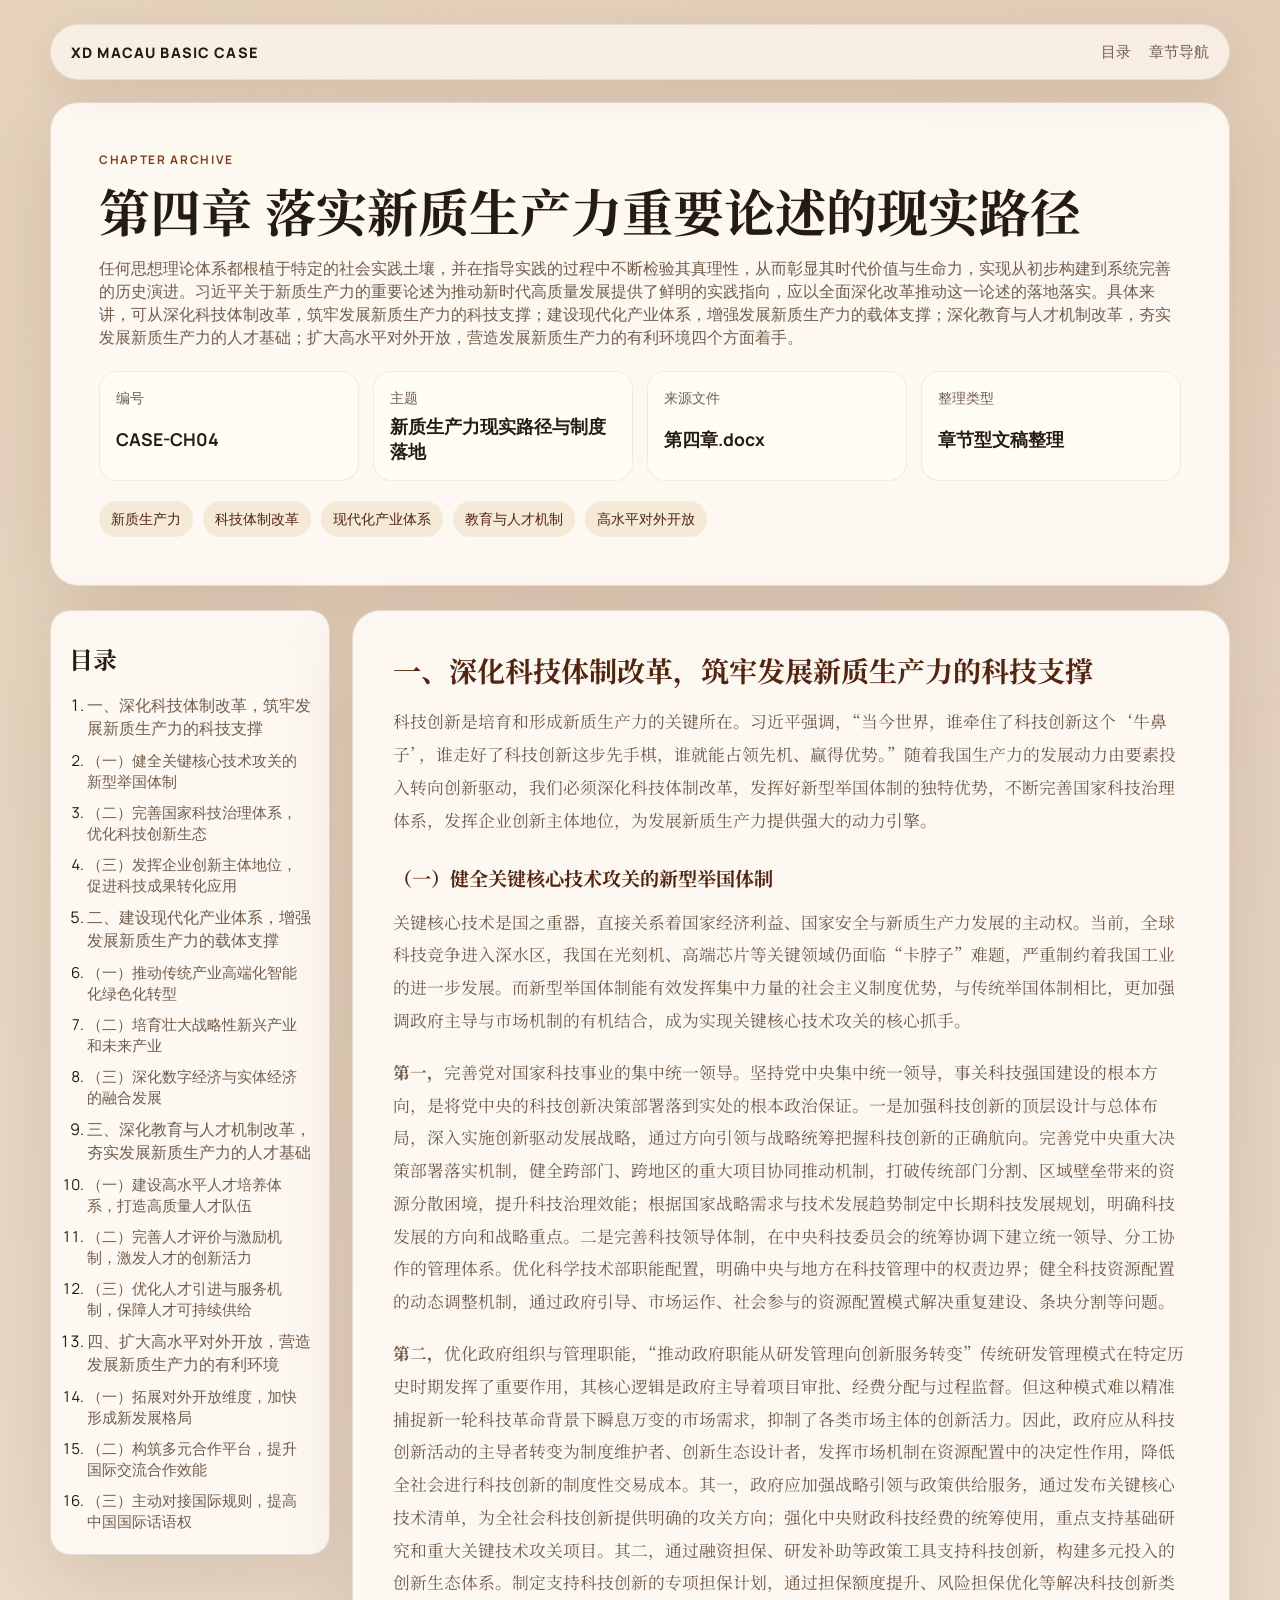
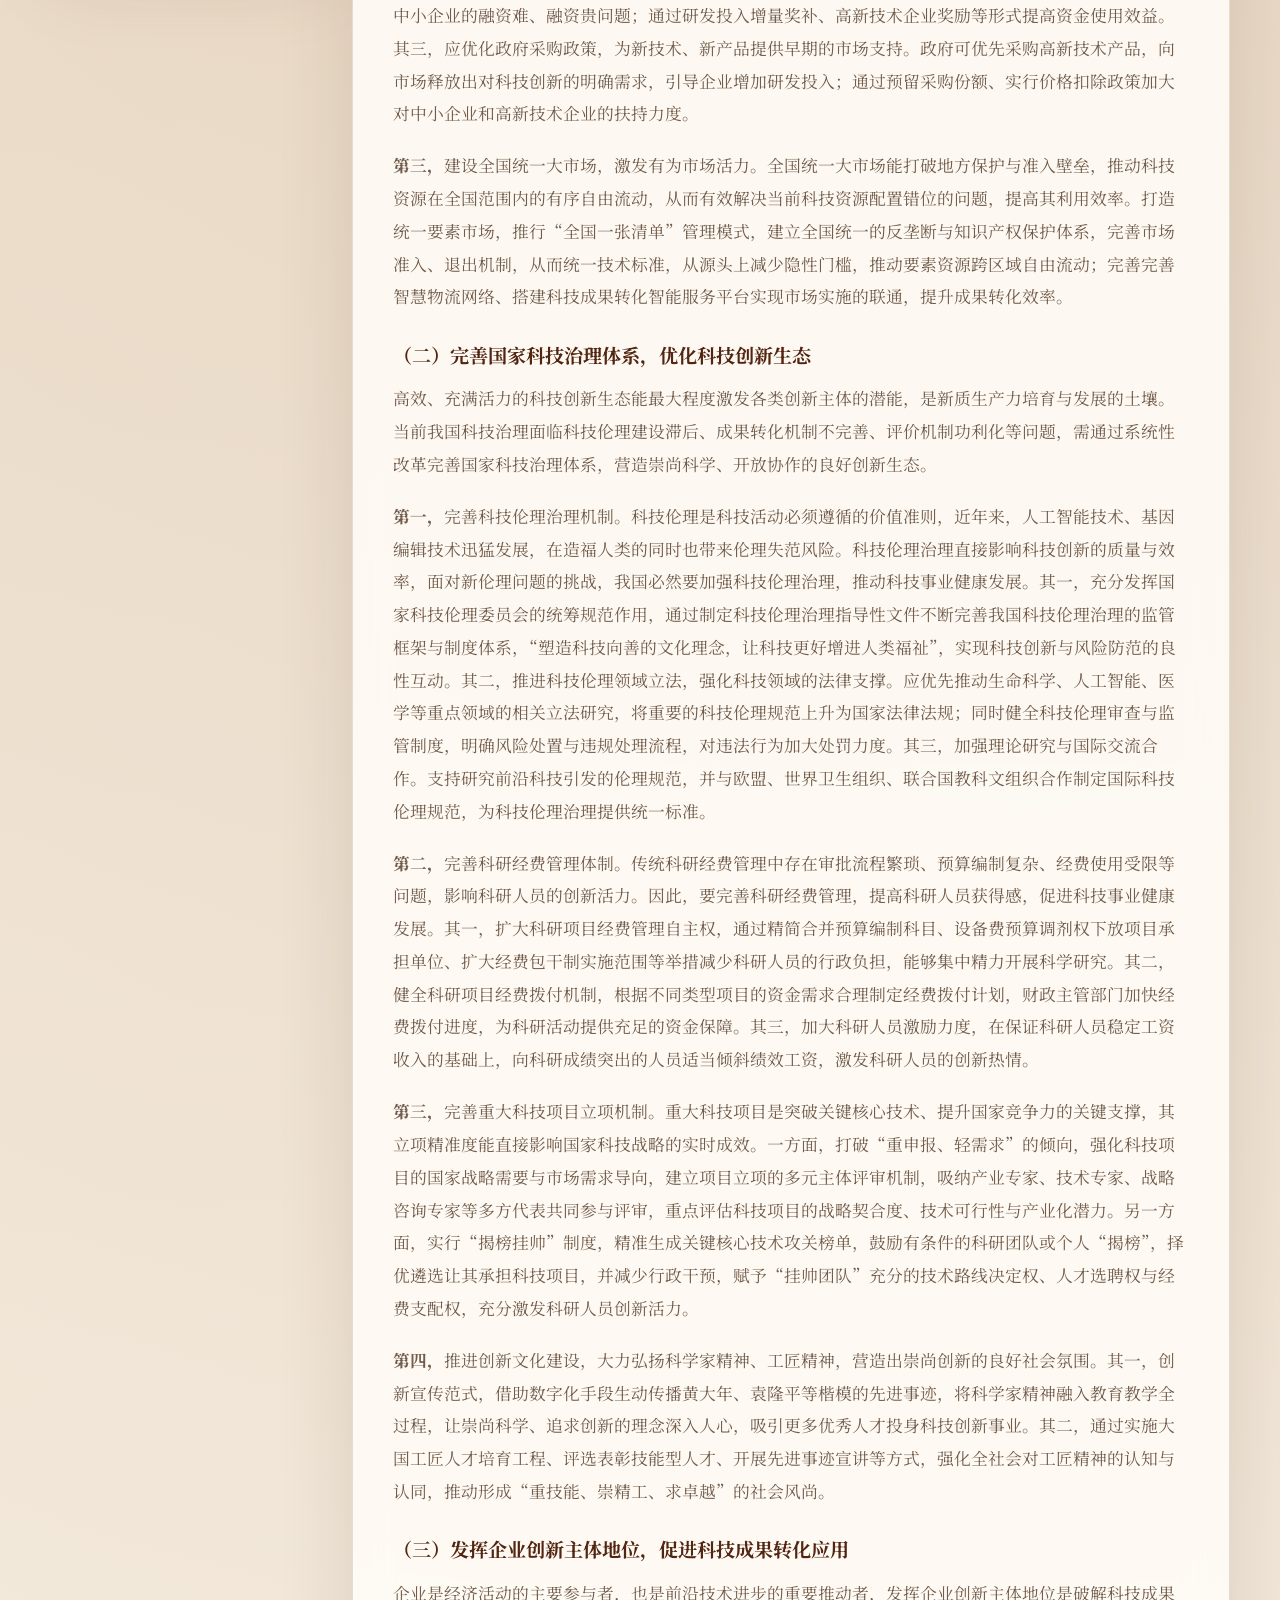
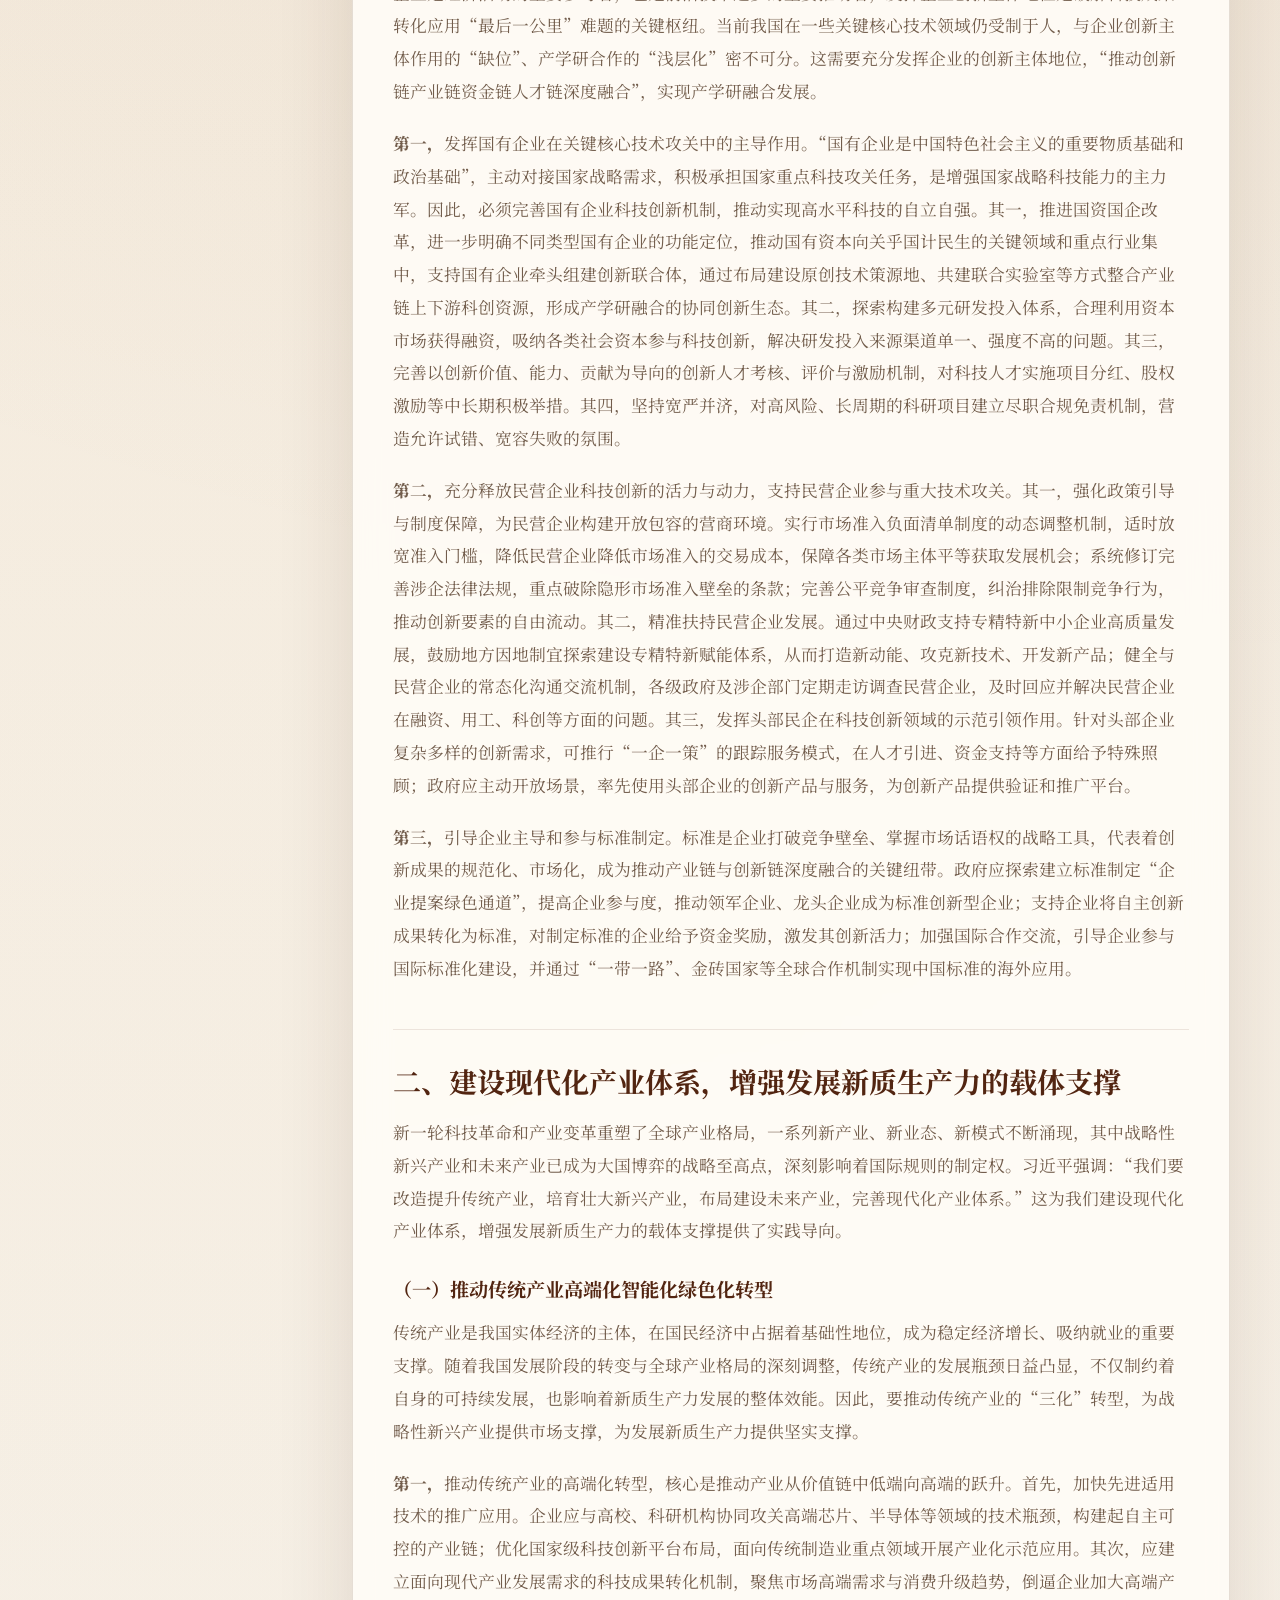
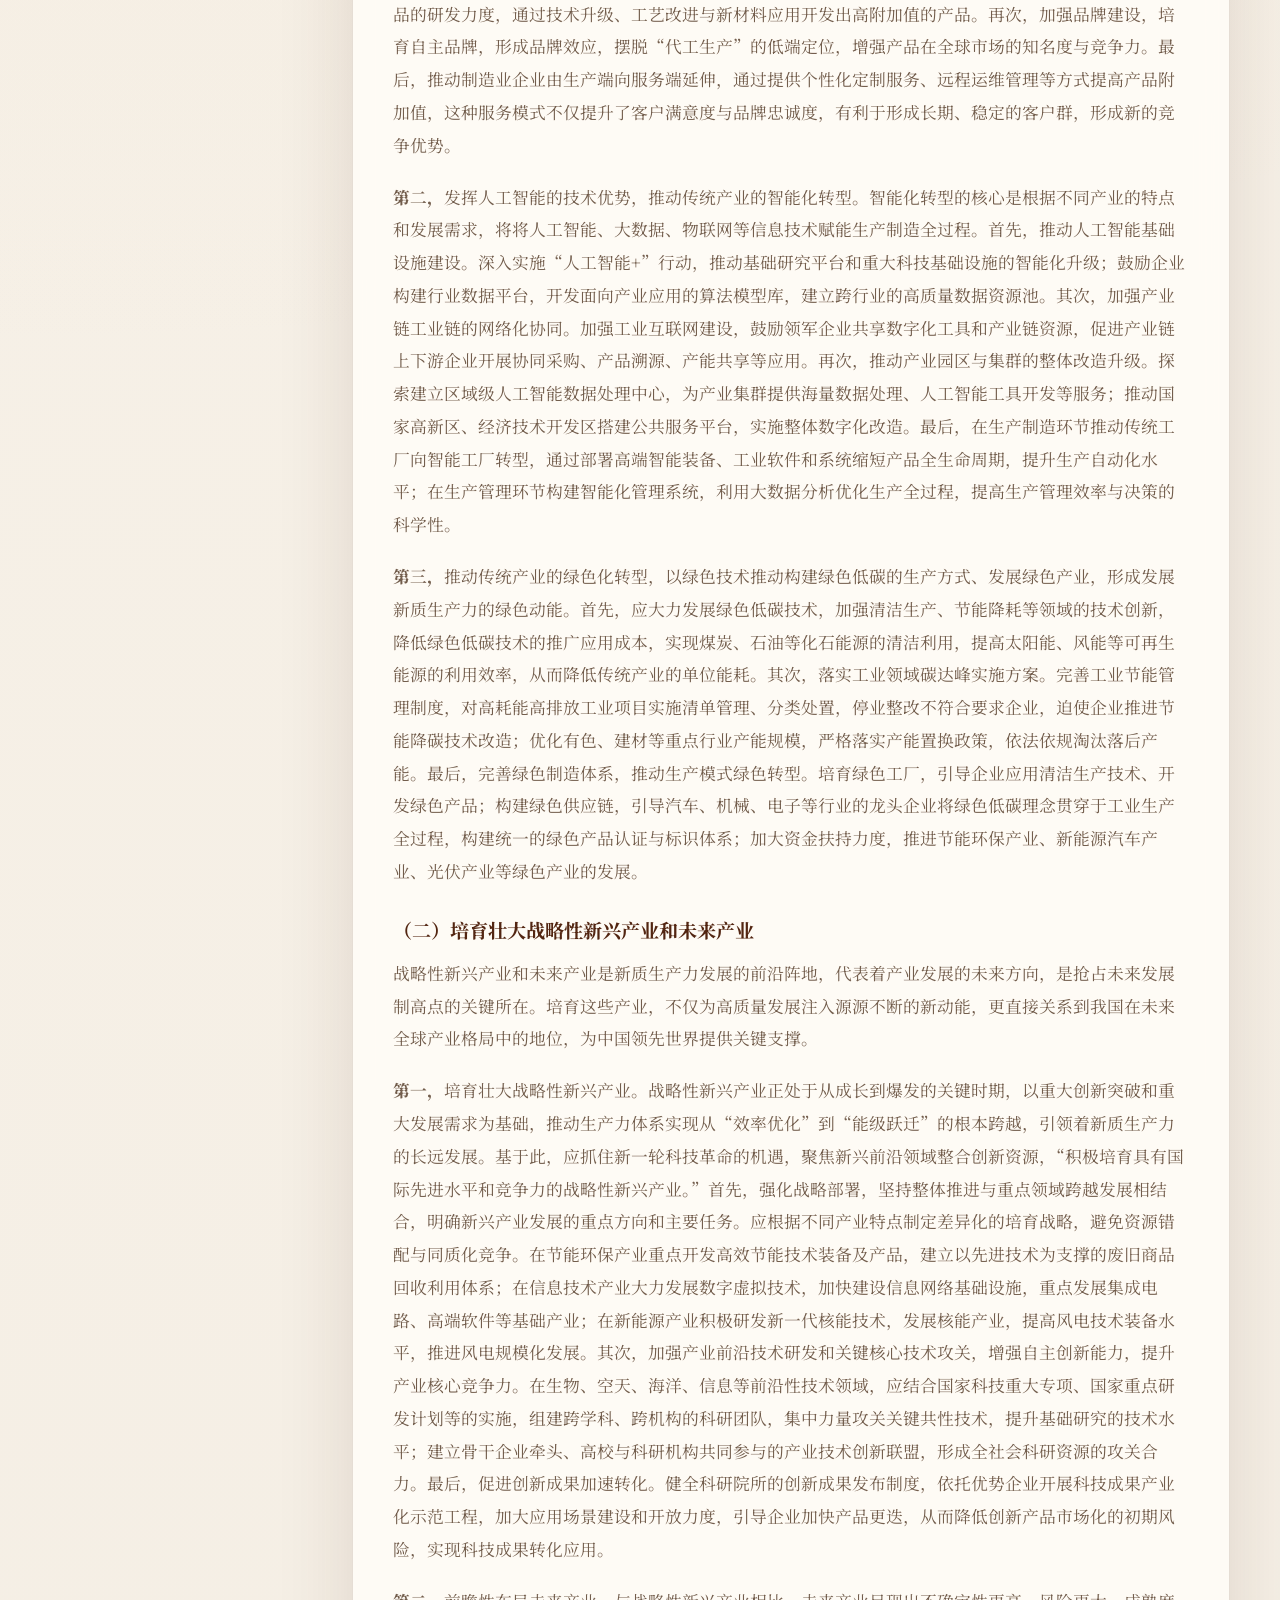
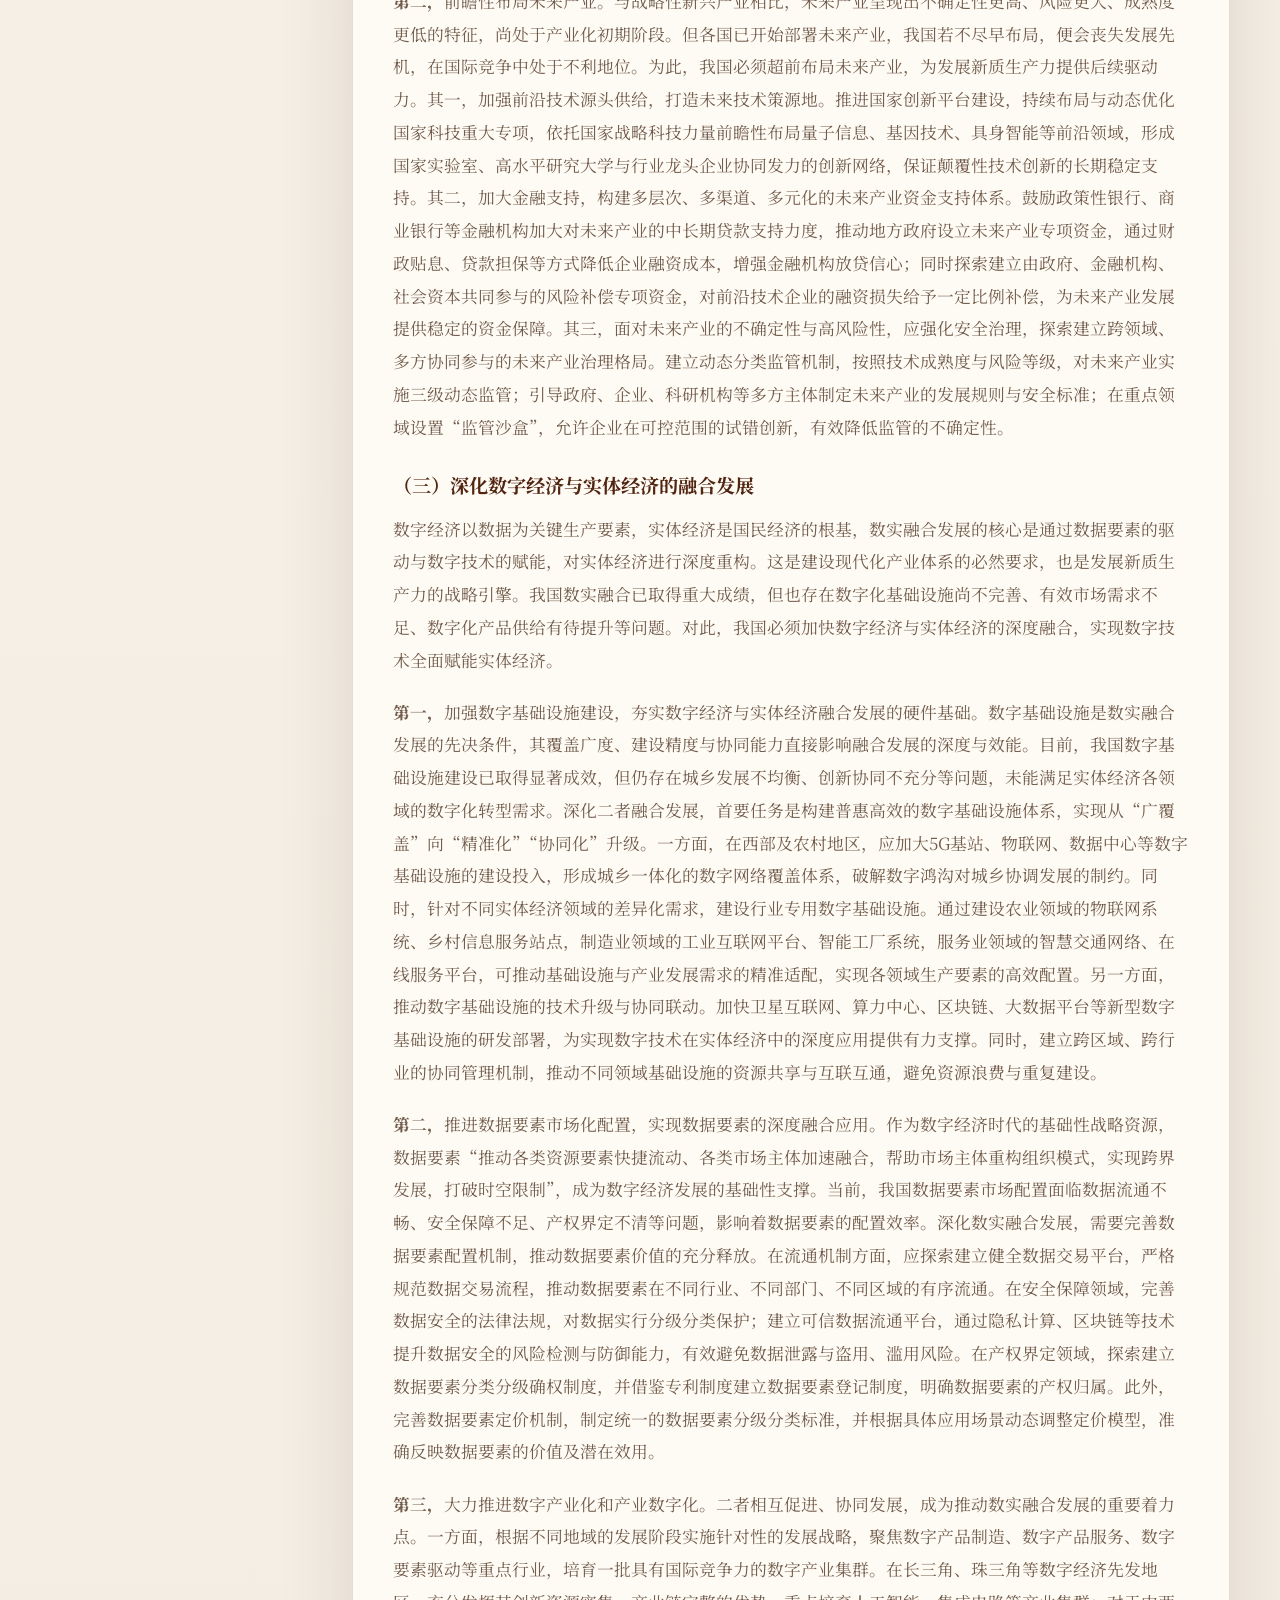
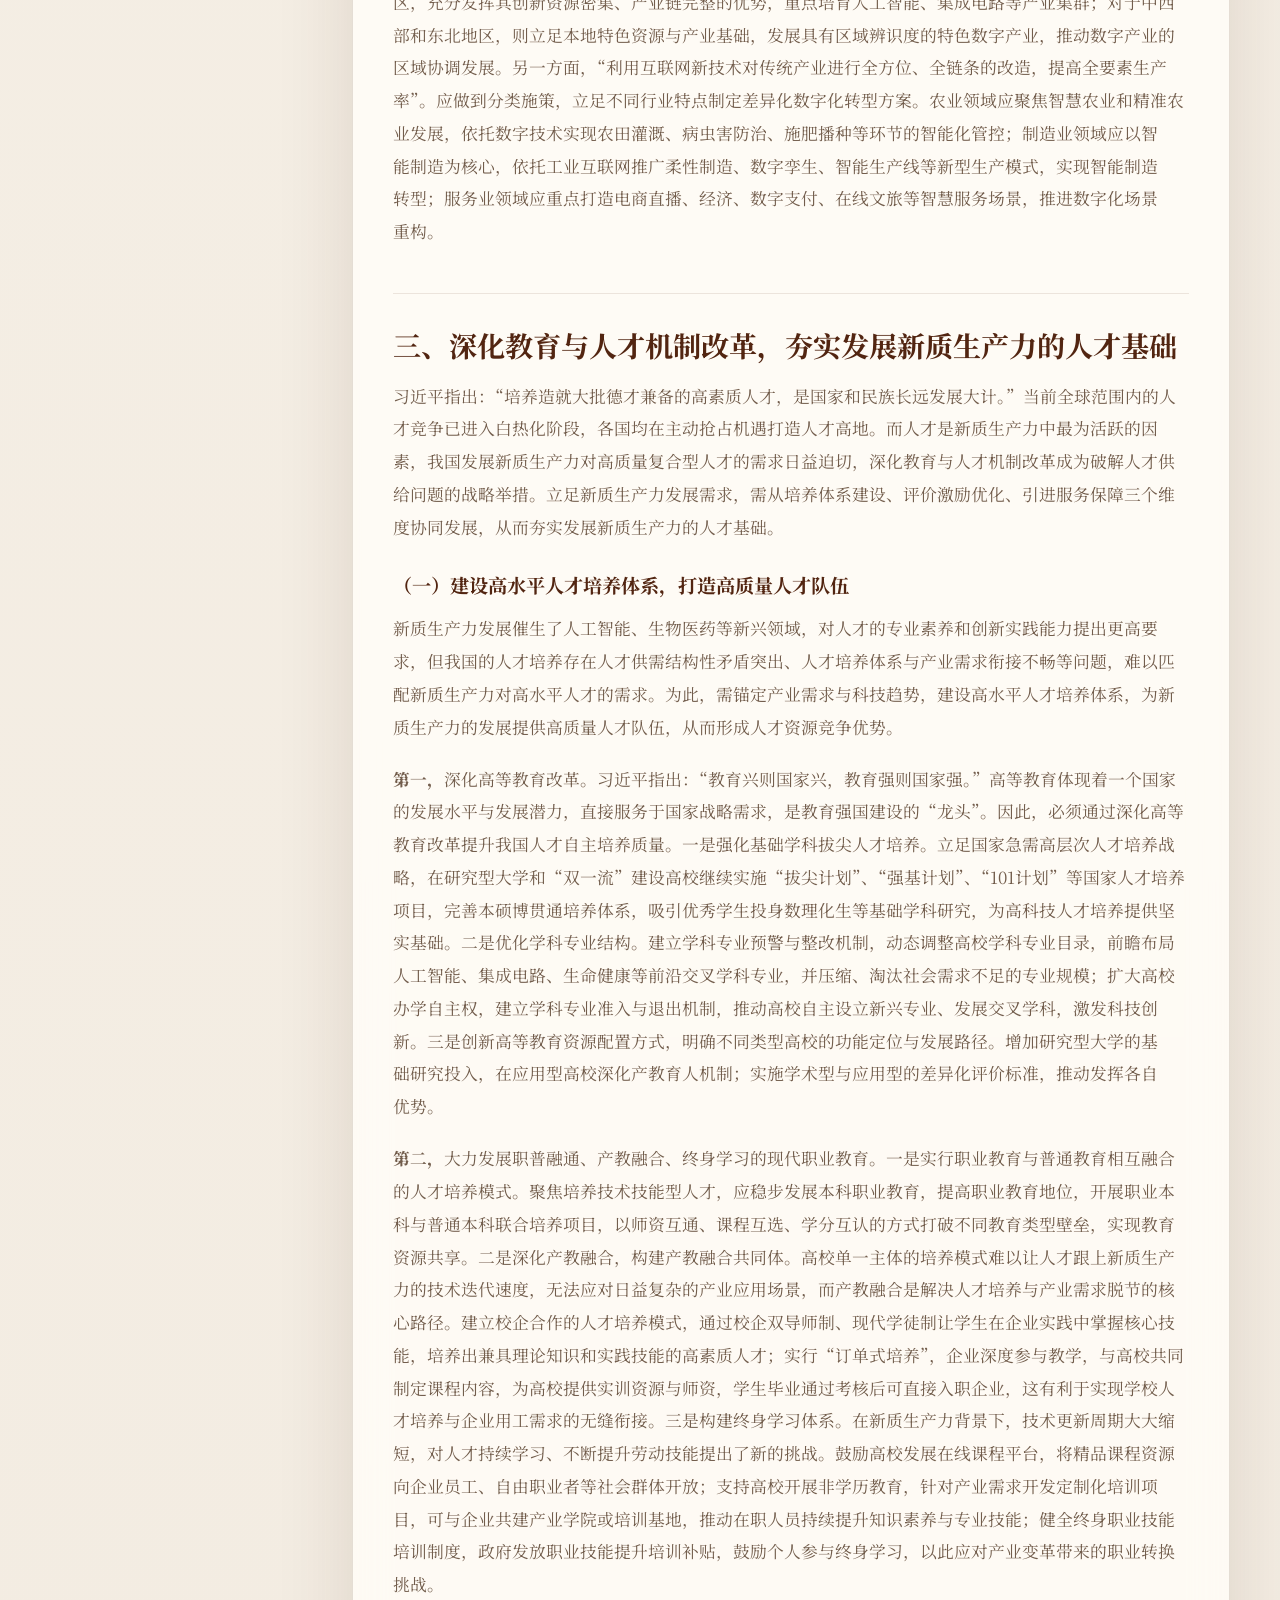
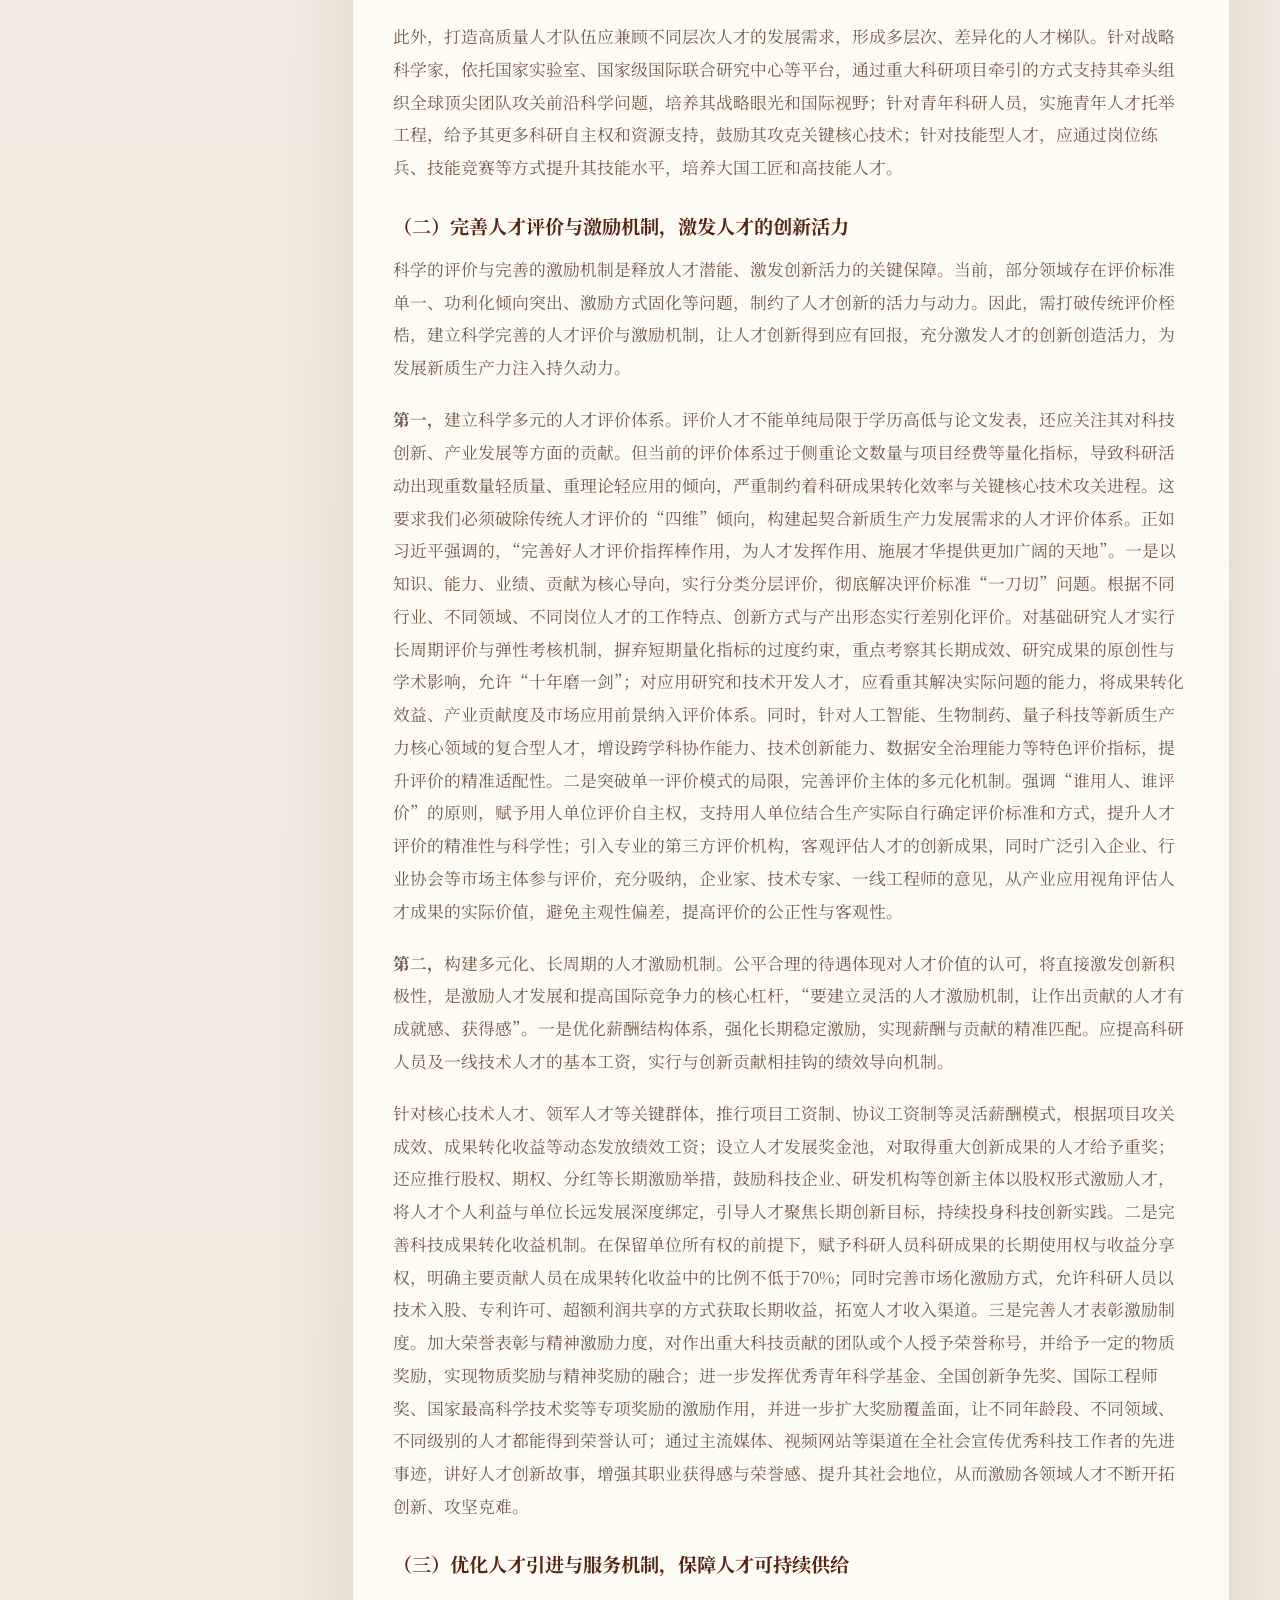
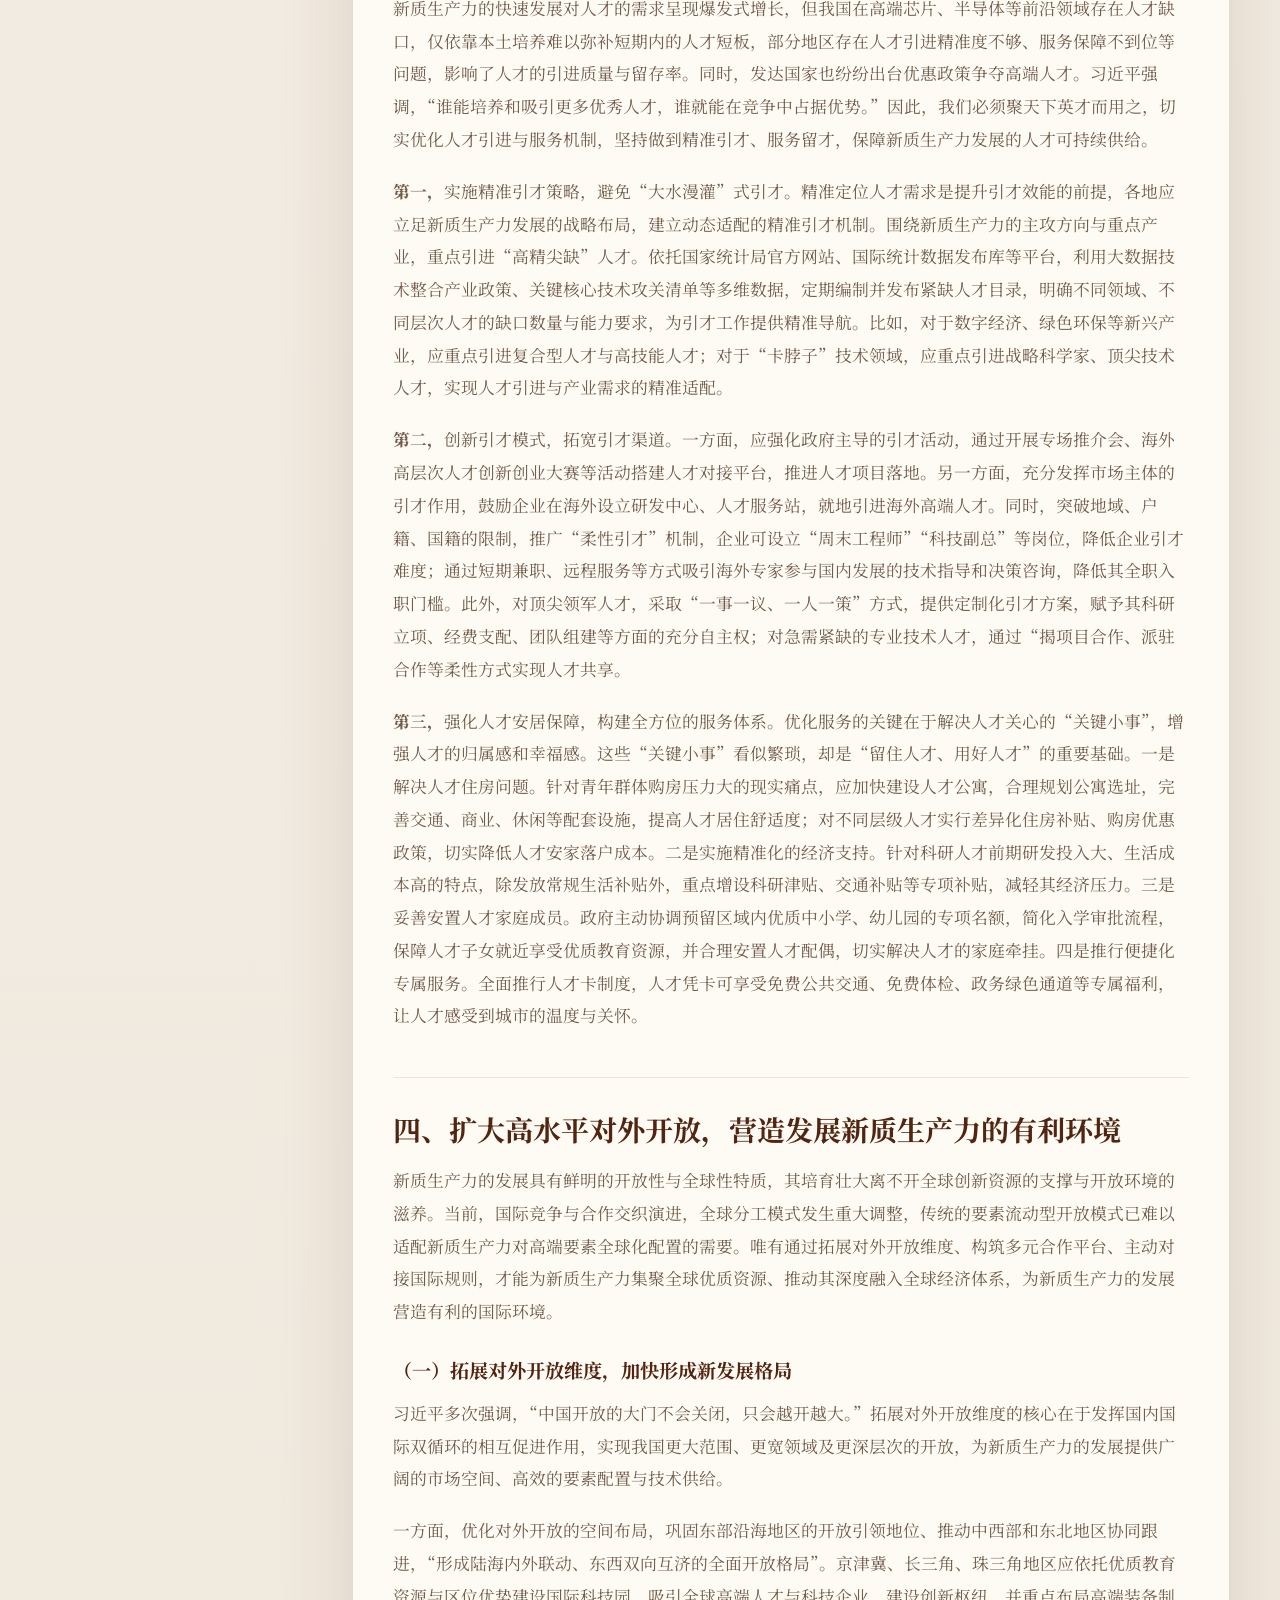
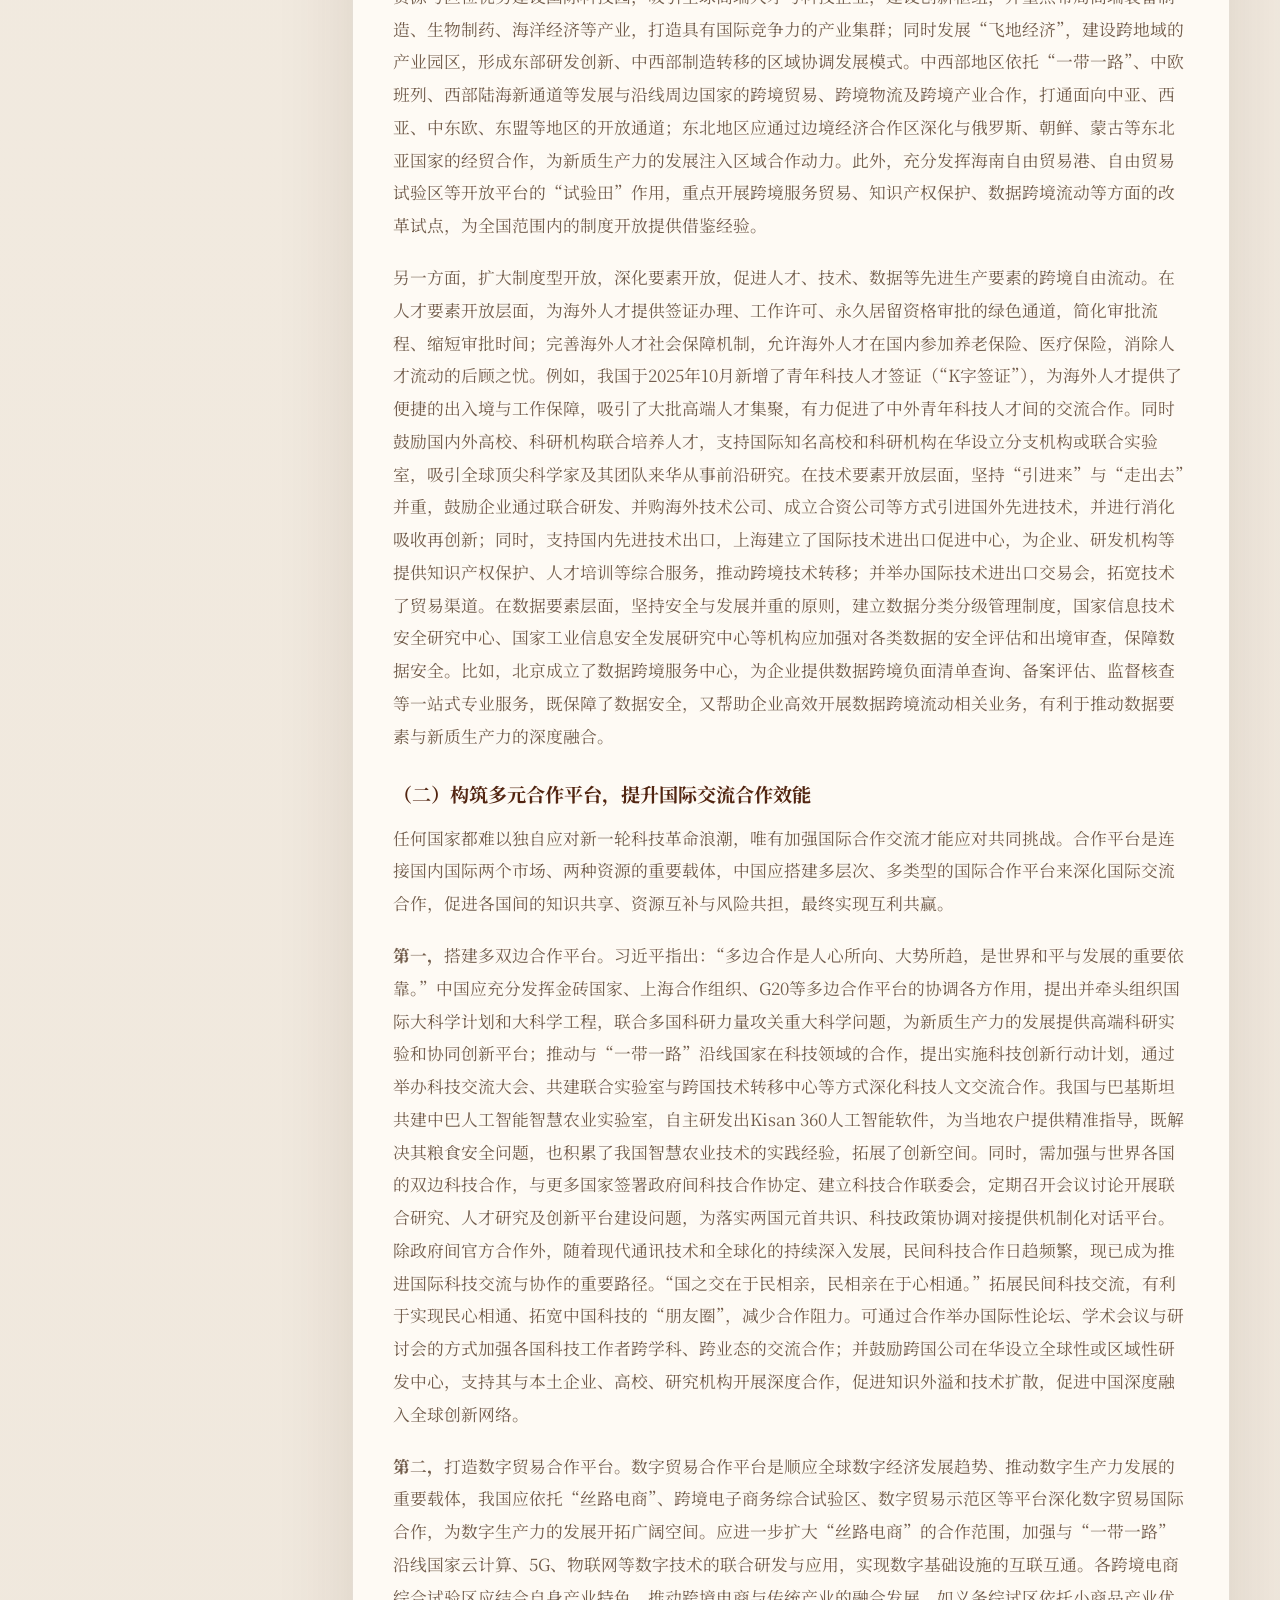
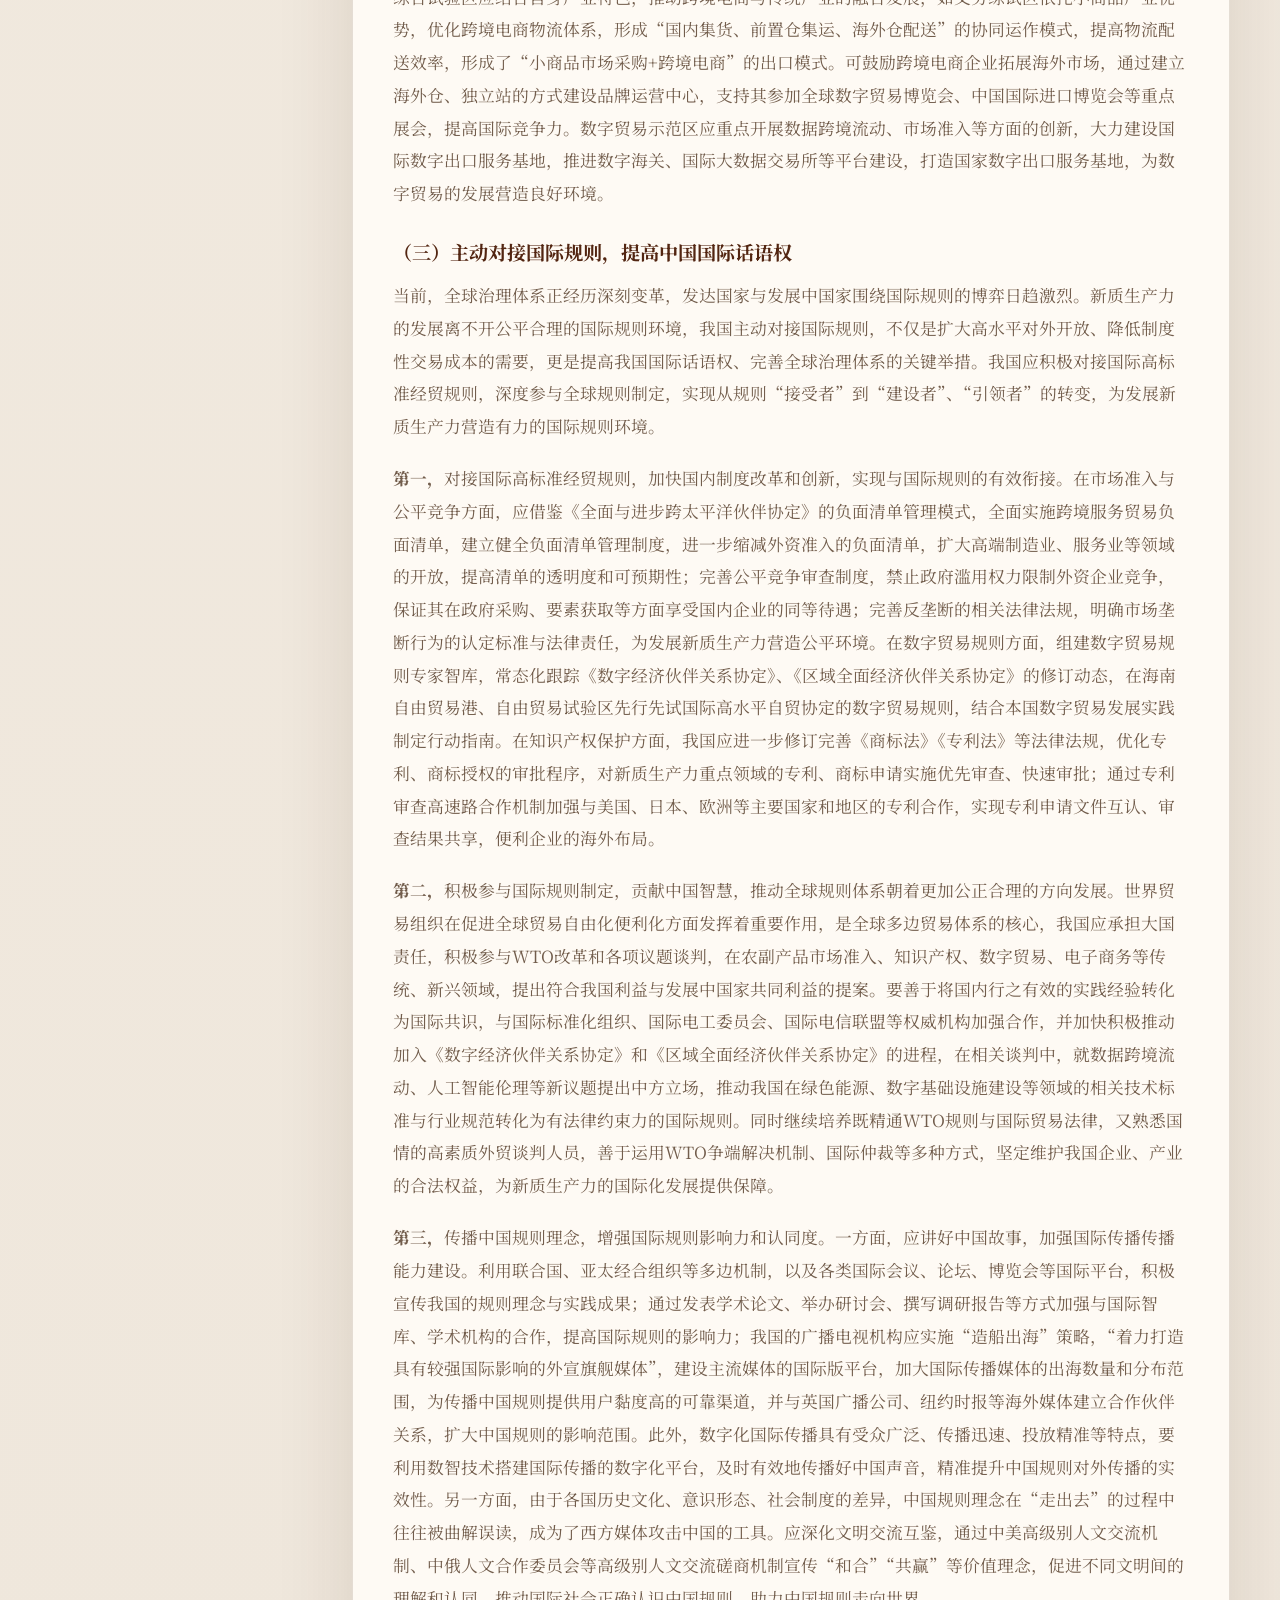
==== chapter-04.html @ d660152d "Initial GitHub Pages site" ====
<!DOCTYPE html>
<html lang="zh-CN">
<head>
  <meta charset="utf-8">
  <meta name="viewport" content="width=device-width, initial-scale=1">
  <title>第四章 落实新质生产力重要论述的现实路径 | XD Macau Basic Case</title>
  <meta name="description" content="任何思想理论体系都根植于特定的社会实践土壤，并在指导实践的过程中不断检验其真理性，从而彰显其时代价值与生命力，实现从初步构建到系统完善的历史演进。习近平关于新质生产力的重要论述为推动新时代高质量发展提供了鲜明的实践指向，应以全面深化改革推动这一论述的落地落实。具体来讲，可从深化科">
  <link rel="preconnect" href="https://fonts.googleapis.com">
  <link rel="preconnect" href="https://fonts.gstatic.com" crossorigin>
  <link href="https://fonts.googleapis.com/css2?family=Noto+Serif+SC:wght@400;500;700&family=Manrope:wght@400;500;600;700&display=swap" rel="stylesheet">
  <link rel="stylesheet" href="assets/styles.css">
</head>
<body class="article-page">
  <div class="site-shell">
    <header class="site-header">
      <a class="brand" href="index.html">XD Macau Basic Case</a>
      <nav class="top-nav">
        <a href="index.html">目录</a>
        <a href="#article-toc">章节导航</a>
      </nav>
    </header>

    <main>
      <section class="article-hero">
        <div class="eyebrow">Chapter Archive</div>
        <h1>第四章 落实新质生产力重要论述的现实路径</h1>
        <p class="lead">任何思想理论体系都根植于特定的社会实践土壤，并在指导实践的过程中不断检验其真理性，从而彰显其时代价值与生命力，实现从初步构建到系统完善的历史演进。习近平关于新质生产力的重要论述为推动新时代高质量发展提供了鲜明的实践指向，应以全面深化改革推动这一论述的落地落实。具体来讲，可从深化科技体制改革，筑牢发展新质生产力的科技支撑；建设现代化产业体系，增强发展新质生产力的载体支撑；深化教育与人才机制改革，夯实发展新质生产力的人才基础；扩大高水平对外开放，营造发展新质生产力的有利环境四个方面着手。</p>
        <div class="meta-grid">
          <div><span>编号</span><strong>CASE-CH04</strong></div>
          <div><span>主题</span><strong>新质生产力现实路径与制度落地</strong></div>
          <div><span>来源文件</span><strong>第四章.docx</strong></div>
          <div><span>整理类型</span><strong>章节型文稿整理</strong></div>
        </div>
        <ul class="keyword-list"><li>新质生产力</li><li>科技体制改革</li><li>现代化产业体系</li><li>教育与人才机制</li><li>高水平对外开放</li></ul>
      </section>

      <section class="article-layout">
        <aside class="article-toc-card" id="article-toc">
          <div class="sticky-box">
            <h2>目录</h2>
            <ol class="toc-list">
              <li><a href="#s-1-一-深化科技体制改革-筑牢发展新质生产力的科技支撑">一、深化科技体制改革，筑牢发展新质生产力的科技支撑</a></li><li class="toc-sub"><a href="#s-1-一-深化科技体制改革-筑牢发展新质生产力的科技支撑-sub-1">（一）健全关键核心技术攻关的新型举国体制</a></li><li class="toc-sub"><a href="#s-1-一-深化科技体制改革-筑牢发展新质生产力的科技支撑-sub-2">（二）完善国家科技治理体系，优化科技创新生态</a></li><li class="toc-sub"><a href="#s-1-一-深化科技体制改革-筑牢发展新质生产力的科技支撑-sub-3">（三）发挥企业创新主体地位，促进科技成果转化应用</a></li><li><a href="#s-2-二-建设现代化产业体系-增强发展新质生产力的载体支撑">二、建设现代化产业体系，增强发展新质生产力的载体支撑</a></li><li class="toc-sub"><a href="#s-2-二-建设现代化产业体系-增强发展新质生产力的载体支撑-sub-1">（一）推动传统产业高端化智能化绿色化转型</a></li><li class="toc-sub"><a href="#s-2-二-建设现代化产业体系-增强发展新质生产力的载体支撑-sub-2">（二）培育壮大战略性新兴产业和未来产业</a></li><li class="toc-sub"><a href="#s-2-二-建设现代化产业体系-增强发展新质生产力的载体支撑-sub-3">（三）深化数字经济与实体经济的融合发展</a></li><li><a href="#s-3-三-深化教育与人才机制改革-夯实发展新质生产力的人才基础">三、深化教育与人才机制改革，夯实发展新质生产力的人才基础</a></li><li class="toc-sub"><a href="#s-3-三-深化教育与人才机制改革-夯实发展新质生产力的人才基础-sub-1">（一）建设高水平人才培养体系，打造高质量人才队伍</a></li><li class="toc-sub"><a href="#s-3-三-深化教育与人才机制改革-夯实发展新质生产力的人才基础-sub-2">（二）完善人才评价与激励机制，激发人才的创新活力</a></li><li class="toc-sub"><a href="#s-3-三-深化教育与人才机制改革-夯实发展新质生产力的人才基础-sub-3">（三）优化人才引进与服务机制，保障人才可持续供给</a></li><li><a href="#s-4-四-扩大高水平对外开放-营造发展新质生产力的有利环境">四、扩大高水平对外开放，营造发展新质生产力的有利环境</a></li><li class="toc-sub"><a href="#s-4-四-扩大高水平对外开放-营造发展新质生产力的有利环境-sub-1">（一）拓展对外开放维度，加快形成新发展格局</a></li><li class="toc-sub"><a href="#s-4-四-扩大高水平对外开放-营造发展新质生产力的有利环境-sub-2">（二）构筑多元合作平台，提升国际交流合作效能</a></li><li class="toc-sub"><a href="#s-4-四-扩大高水平对外开放-营造发展新质生产力的有利环境-sub-3">（三）主动对接国际规则，提高中国国际话语权</a></li>
            </ol>
          </div>
        </aside>

        <article class="article-card prose">
          <section class="article-section" id="s-1-一-深化科技体制改革-筑牢发展新质生产力的科技支撑"><h2>一、深化科技体制改革，筑牢发展新质生产力的科技支撑</h2><p>科技创新是培育和形成新质生产力的关键所在。习近平强调，“当今世界，谁牵住了科技创新这个‘牛鼻子’，谁走好了科技创新这步先手棋，谁就能占领先机、赢得优势。”随着我国生产力的发展动力由要素投入转向创新驱动，我们必须深化科技体制改革，发挥好新型举国体制的独特优势，不断完善国家科技治理体系，发挥企业创新主体地位，为发展新质生产力提供强大的动力引擎。</p><section class="article-subsection" id="s-1-一-深化科技体制改革-筑牢发展新质生产力的科技支撑-sub-1"><h3>（一）健全关键核心技术攻关的新型举国体制</h3><p>关键核心技术是国之重器，直接关系着国家经济利益、国家安全与新质生产力发展的主动权。当前，全球科技竞争进入深水区，我国在光刻机、高端芯片等关键领域仍面临“卡脖子”难题，严重制约着我国工业的进一步发展。而新型举国体制能有效发挥集中力量的社会主义制度优势，与传统举国体制相比，更加强调政府主导与市场机制的有机结合，成为实现关键核心技术攻关的核心抓手。</p><p><strong>第一，</strong>完善党对国家科技事业的集中统一领导。坚持党中央集中统一领导，事关科技强国建设的根本方向，是将党中央的科技创新决策部署落到实处的根本政治保证。一是加强科技创新的顶层设计与总体布局，深入实施创新驱动发展战略，通过方向引领与战略统筹把握科技创新的正确航向。完善党中央重大决策部署落实机制，健全跨部门、跨地区的重大项目协同推动机制，打破传统部门分割、区域壁垒带来的资源分散困境，提升科技治理效能；根据国家战略需求与技术发展趋势制定中长期科技发展规划，明确科技发展的方向和战略重点。二是完善科技领导体制，在中央科技委员会的统筹协调下建立统一领导、分工协作的管理体系。优化科学技术部职能配置，明确中央与地方在科技管理中的权责边界；健全科技资源配置的动态调整机制，通过政府引导、市场运作、社会参与的资源配置模式解决重复建设、条块分割等问题。</p><p><strong>第二，</strong>优化政府组织与管理职能，“推动政府职能从研发管理向创新服务转变”传统研发管理模式在特定历史时期发挥了重要作用，其核心逻辑是政府主导着项目审批、经费分配与过程监督。但这种模式难以精准捕捉新一轮科技革命背景下瞬息万变的市场需求，抑制了各类市场主体的创新活力。因此，政府应从科技创新活动的主导者转变为制度维护者、创新生态设计者，发挥市场机制在资源配置中的决定性作用，降低全社会进行科技创新的制度性交易成本。其一，政府应加强战略引领与政策供给服务，通过发布关键核心技术清单，为全社会科技创新提供明确的攻关方向；强化中央财政科技经费的统筹使用，重点支持基础研究和重大关键技术攻关项目。其二，通过融资担保、研发补助等政策工具支持科技创新，构建多元投入的创新生态体系。制定支持科技创新的专项担保计划，通过担保额度提升、风险担保优化等解决科技创新类中小企业的融资难、融资贵问题；通过研发投入增量奖补、高新技术企业奖励等形式提高资金使用效益。其三，应优化政府采购政策，为新技术、新产品提供早期的市场支持。政府可优先采购高新技术产品，向市场释放出对科技创新的明确需求，引导企业增加研发投入；通过预留采购份额、实行价格扣除政策加大对中小企业和高新技术企业的扶持力度。</p><p><strong>第三，</strong>建设全国统一大市场，激发有为市场活力。全国统一大市场能打破地方保护与准入壁垒，推动科技资源在全国范围内的有序自由流动，从而有效解决当前科技资源配置错位的问题，提高其利用效率。打造统一要素市场，推行“全国一张清单”管理模式，建立全国统一的反垄断与知识产权保护体系，完善市场准入、退出机制，从而统一技术标准，从源头上减少隐性门槛，推动要素资源跨区域自由流动；完善完善智慧物流网络、搭建科技成果转化智能服务平台实现市场实施的联通，提升成果转化效率。</p></section><section class="article-subsection" id="s-1-一-深化科技体制改革-筑牢发展新质生产力的科技支撑-sub-2"><h3>（二）完善国家科技治理体系，优化科技创新生态</h3><p>高效、充满活力的科技创新生态能最大程度激发各类创新主体的潜能，是新质生产力培育与发展的土壤。当前我国科技治理面临科技伦理建设滞后、成果转化机制不完善、评价机制功利化等问题，需通过系统性改革完善国家科技治理体系，营造崇尚科学、开放协作的良好创新生态。</p><p><strong>第一，</strong>完善科技伦理治理机制。科技伦理是科技活动必须遵循的价值准则，近年来，人工智能技术、基因编辑技术迅猛发展，在造福人类的同时也带来伦理失范风险。科技伦理治理直接影响科技创新的质量与效率，面对新伦理问题的挑战，我国必然要加强科技伦理治理，推动科技事业健康发展。其一，充分发挥国家科技伦理委员会的统筹规范作用，通过制定科技伦理治理指导性文件不断完善我国科技伦理治理的监管框架与制度体系，“塑造科技向善的文化理念，让科技更好增进人类福祉”，实现科技创新与风险防范的良性互动。其二，推进科技伦理领域立法，强化科技领域的法律支撑。应优先推动生命科学、人工智能、医学等重点领域的相关立法研究，将重要的科技伦理规范上升为国家法律法规；同时健全科技伦理审查与监管制度，明确风险处置与违规处理流程，对违法行为加大处罚力度。其三，加强理论研究与国际交流合作。支持研究前沿科技引发的伦理规范，并与欧盟、世界卫生组织、联合国教科文组织合作制定国际科技伦理规范，为科技伦理治理提供统一标准。</p><p><strong>第二，</strong>完善科研经费管理体制。传统科研经费管理中存在审批流程繁琐、预算编制复杂、经费使用受限等问题，影响科研人员的创新活力。因此，要完善科研经费管理，提高科研人员获得感，促进科技事业健康发展。其一，扩大科研项目经费管理自主权，通过精简合并预算编制科目、设备费预算调剂权下放项目承担单位、扩大经费包干制实施范围等举措减少科研人员的行政负担，能够集中精力开展科学研究。其二，健全科研项目经费拨付机制，根据不同类型项目的资金需求合理制定经费拨付计划，财政主管部门加快经费拨付进度，为科研活动提供充足的资金保障。其三，加大科研人员激励力度，在保证科研人员稳定工资收入的基础上，向科研成绩突出的人员适当倾斜绩效工资，激发科研人员的创新热情。</p><p><strong>第三，</strong>完善重大科技项目立项机制。重大科技项目是突破关键核心技术、提升国家竞争力的关键支撑，其立项精准度能直接影响国家科技战略的实时成效。一方面，打破“重申报、轻需求”的倾向，强化科技项目的国家战略需要与市场需求导向，建立项目立项的多元主体评审机制，吸纳产业专家、技术专家、战略咨询专家等多方代表共同参与评审，重点评估科技项目的战略契合度、技术可行性与产业化潜力。另一方面，实行“揭榜挂帅”制度，精准生成关键核心技术攻关榜单，鼓励有条件的科研团队或个人“揭榜”，择优遴选让其承担科技项目，并减少行政干预，赋予“挂帅团队”充分的技术路线决定权、人才选聘权与经费支配权，充分激发科研人员创新活力。</p><p><strong>第四，</strong>推进创新文化建设，大力弘扬科学家精神、工匠精神，营造出崇尚创新的良好社会氛围。其一，创新宣传范式，借助数字化手段生动传播黄大年、袁隆平等楷模的先进事迹，将科学家精神融入教育教学全过程，让崇尚科学、追求创新的理念深入人心，吸引更多优秀人才投身科技创新事业。其二，通过实施大国工匠人才培育工程、评选表彰技能型人才、开展先进事迹宣讲等方式，强化全社会对工匠精神的认知与认同，推动形成“重技能、崇精工、求卓越”的社会风尚。</p></section><section class="article-subsection" id="s-1-一-深化科技体制改革-筑牢发展新质生产力的科技支撑-sub-3"><h3>（三）发挥企业创新主体地位，促进科技成果转化应用</h3><p>企业是经济活动的主要参与者，也是前沿技术进步的重要推动者，发挥企业创新主体地位是破解科技成果转化应用“最后一公里”难题的关键枢纽。当前我国在一些关键核心技术领域仍受制于人，与企业创新主体作用的“缺位”、产学研合作的“浅层化”密不可分。这需要充分发挥企业的创新主体地位，“推动创新链产业链资金链人才链深度融合”，实现产学研融合发展。</p><p><strong>第一，</strong>发挥国有企业在关键核心技术攻关中的主导作用。“国有企业是中国特色社会主义的重要物质基础和政治基础”，主动对接国家战略需求，积极承担国家重点科技攻关任务，是增强国家战略科技能力的主力军。因此，必须完善国有企业科技创新机制，推动实现高水平科技的自立自强。其一，推进国资国企改革，进一步明确不同类型国有企业的功能定位，推动国有资本向关乎国计民生的关键领域和重点行业集中，支持国有企业牵头组建创新联合体，通过布局建设原创技术策源地、共建联合实验室等方式整合产业链上下游科创资源，形成产学研融合的协同创新生态。其二，探索构建多元研发投入体系，合理利用资本市场获得融资，吸纳各类社会资本参与科技创新，解决研发投入来源渠道单一、强度不高的问题。其三，完善以创新价值、能力、贡献为导向的创新人才考核、评价与激励机制，对科技人才实施项目分红、股权激励等中长期积极举措。其四，坚持宽严并济，对高风险、长周期的科研项目建立尽职合规免责机制，营造允许试错、宽容失败的氛围。</p><p><strong>第二，</strong>充分释放民营企业科技创新的活力与动力，支持民营企业参与重大技术攻关。其一，强化政策引导与制度保障，为民营企业构建开放包容的营商环境。实行市场准入负面清单制度的动态调整机制，适时放宽准入门槛，降低民营企业降低市场准入的交易成本，保障各类市场主体平等获取发展机会；系统修订完善涉企法律法规，重点破除隐形市场准入壁垒的条款；完善公平竞争审查制度，纠治排除限制竞争行为，推动创新要素的自由流动。其二，精准扶持民营企业发展。通过中央财政支持专精特新中小企业高质量发展，鼓励地方因地制宜探索建设专精特新赋能体系，从而打造新动能、攻克新技术、开发新产品；健全与民营企业的常态化沟通交流机制，各级政府及涉企部门定期走访调查民营企业，及时回应并解决民营企业在融资、用工、科创等方面的问题。其三，发挥头部民企在科技创新领域的示范引领作用。针对头部企业复杂多样的创新需求，可推行“一企一策”的跟踪服务模式，在人才引进、资金支持等方面给予特殊照顾；政府应主动开放场景，率先使用头部企业的创新产品与服务，为创新产品提供验证和推广平台。</p><p><strong>第三，</strong>引导企业主导和参与标准制定。标准是企业打破竞争壁垒、掌握市场话语权的战略工具，代表着创新成果的规范化、市场化，成为推动产业链与创新链深度融合的关键纽带。政府应探索建立标准制定“企业提案绿色通道”，提高企业参与度，推动领军企业、龙头企业成为标准创新型企业；支持企业将自主创新成果转化为标准，对制定标准的企业给予资金奖励，激发其创新活力；加强国际合作交流，引导企业参与国际标准化建设，并通过“一带一路”、金砖国家等全球合作机制实现中国标准的海外应用。</p></section></section><section class="article-section" id="s-2-二-建设现代化产业体系-增强发展新质生产力的载体支撑"><h2>二、建设现代化产业体系，增强发展新质生产力的载体支撑</h2><p>新一轮科技革命和产业变革重塑了全球产业格局，一系列新产业、新业态、新模式不断涌现，其中战略性新兴产业和未来产业已成为大国博弈的战略至高点，深刻影响着国际规则的制定权。习近平强调：“我们要改造提升传统产业，培育壮大新兴产业，布局建设未来产业，完善现代化产业体系。”这为我们建设现代化产业体系，增强发展新质生产力的载体支撑提供了实践导向。</p><section class="article-subsection" id="s-2-二-建设现代化产业体系-增强发展新质生产力的载体支撑-sub-1"><h3>（一）推动传统产业高端化智能化绿色化转型</h3><p>传统产业是我国实体经济的主体，在国民经济中占据着基础性地位，成为稳定经济增长、吸纳就业的重要支撑。随着我国发展阶段的转变与全球产业格局的深刻调整，传统产业的发展瓶颈日益凸显，不仅制约着自身的可持续发展，也影响着新质生产力发展的整体效能。因此，要推动传统产业的“三化”转型，为战略性新兴产业提供市场支撑，为发展新质生产力提供坚实支撑。</p><p><strong>第一，</strong>推动传统产业的高端化转型，核心是推动产业从价值链中低端向高端的跃升。首先，加快先进适用技术的推广应用。企业应与高校、科研机构协同攻关高端芯片、半导体等领域的技术瓶颈，构建起自主可控的产业链；优化国家级科技创新平台布局，面向传统制造业重点领域开展产业化示范应用。其次，应建立面向现代产业发展需求的科技成果转化机制，聚焦市场高端需求与消费升级趋势，倒逼企业加大高端产品的研发力度，通过技术升级、工艺改进与新材料应用开发出高附加值的产品。再次，加强品牌建设，培育自主品牌，形成品牌效应，摆脱“代工生产”的低端定位，增强产品在全球市场的知名度与竞争力。最后，推动制造业企业由生产端向服务端延伸，通过提供个性化定制服务、远程运维管理等方式提高产品附加值，这种服务模式不仅提升了客户满意度与品牌忠诚度，有利于形成长期、稳定的客户群，形成新的竞争优势。</p><p><strong>第二，</strong>发挥人工智能的技术优势，推动传统产业的智能化转型。智能化转型的核心是根据不同产业的特点和发展需求，将将人工智能、大数据、物联网等信息技术赋能生产制造全过程。首先，推动人工智能基础设施建设。深入实施“人工智能+”行动，推动基础研究平台和重大科技基础设施的智能化升级；鼓励企业构建行业数据平台，开发面向产业应用的算法模型库，建立跨行业的高质量数据资源池。其次，加强产业链工业链的网络化协同。加强工业互联网建设，鼓励领军企业共享数字化工具和产业链资源，促进产业链上下游企业开展协同采购、产品溯源、产能共享等应用。再次，推动产业园区与集群的整体改造升级。探索建立区域级人工智能数据处理中心，为产业集群提供海量数据处理、人工智能工具开发等服务；推动国家高新区、经济技术开发区搭建公共服务平台，实施整体数字化改造。最后，在生产制造环节推动传统工厂向智能工厂转型，通过部署高端智能装备、工业软件和系统缩短产品全生命周期，提升生产自动化水平；在生产管理环节构建智能化管理系统，利用大数据分析优化生产全过程，提高生产管理效率与决策的科学性。</p><p><strong>第三，</strong>推动传统产业的绿色化转型，以绿色技术推动构建绿色低碳的生产方式、发展绿色产业，形成发展新质生产力的绿色动能。首先，应大力发展绿色低碳技术，加强清洁生产、节能降耗等领域的技术创新，降低绿色低碳技术的推广应用成本，实现煤炭、石油等化石能源的清洁利用，提高太阳能、风能等可再生能源的利用效率，从而降低传统产业的单位能耗。其次，落实工业领域碳达峰实施方案。完善工业节能管理制度，对高耗能高排放工业项目实施清单管理、分类处置，停业整改不符合要求企业，迫使企业推进节能降碳技术改造；优化有色、建材等重点行业产能规模，严格落实产能置换政策，依法依规淘汰落后产能。最后，完善绿色制造体系，推动生产模式绿色转型。培育绿色工厂，引导企业应用清洁生产技术、开发绿色产品；构建绿色供应链，引导汽车、机械、电子等行业的龙头企业将绿色低碳理念贯穿于工业生产全过程，构建统一的绿色产品认证与标识体系；加大资金扶持力度，推进节能环保产业、新能源汽车产业、光伏产业等绿色产业的发展。</p></section><section class="article-subsection" id="s-2-二-建设现代化产业体系-增强发展新质生产力的载体支撑-sub-2"><h3>（二）培育壮大战略性新兴产业和未来产业</h3><p>战略性新兴产业和未来产业是新质生产力发展的前沿阵地，代表着产业发展的未来方向，是抢占未来发展制高点的关键所在。培育这些产业，不仅为高质量发展注入源源不断的新动能，更直接关系到我国在未来全球产业格局中的地位，为中国领先世界提供关键支撑。</p><p><strong>第一，</strong>培育壮大战略性新兴产业。战略性新兴产业正处于从成长到爆发的关键时期，以重大创新突破和重大发展需求为基础，推动生产力体系实现从“效率优化”到“能级跃迁”的根本跨越，引领着新质生产力的长远发展。基于此，应抓住新一轮科技革命的机遇，聚焦新兴前沿领域整合创新资源，“积极培育具有国际先进水平和竞争力的战略性新兴产业。”首先，强化战略部署，坚持整体推进与重点领域跨越发展相结合，明确新兴产业发展的重点方向和主要任务。应根据不同产业特点制定差异化的培育战略，避免资源错配与同质化竞争。在节能环保产业重点开发高效节能技术装备及产品，建立以先进技术为支撑的废旧商品回收利用体系；在信息技术产业大力发展数字虚拟技术，加快建设信息网络基础设施，重点发展集成电路、高端软件等基础产业；在新能源产业积极研发新一代核能技术，发展核能产业，提高风电技术装备水平，推进风电规模化发展。其次，加强产业前沿技术研发和关键核心技术攻关，增强自主创新能力，提升产业核心竞争力。在生物、空天、海洋、信息等前沿性技术领域，应结合国家科技重大专项、国家重点研发计划等的实施，组建跨学科、跨机构的科研团队，集中力量攻关关键共性技术，提升基础研究的技术水平；建立骨干企业牵头、高校与科研机构共同参与的产业技术创新联盟，形成全社会科研资源的攻关合力。最后，促进创新成果加速转化。健全科研院所的创新成果发布制度，依托优势企业开展科技成果产业化示范工程，加大应用场景建设和开放力度，引导企业加快产品更迭，从而降低创新产品市场化的初期风险，实现科技成果转化应用。</p><p><strong>第二，</strong>前瞻性布局未来产业。与战略性新兴产业相比，未来产业呈现出不确定性更高、风险更大、成熟度更低的特征，尚处于产业化初期阶段。但各国已开始部署未来产业，我国若不尽早布局，便会丧失发展先机，在国际竞争中处于不利地位。为此，我国必须超前布局未来产业，为发展新质生产力提供后续驱动力。其一，加强前沿技术源头供给，打造未来技术策源地。推进国家创新平台建设，持续布局与动态优化国家科技重大专项，依托国家战略科技力量前瞻性布局量子信息、基因技术、具身智能等前沿领域，形成国家实验室、高水平研究大学与行业龙头企业协同发力的创新网络，保证颠覆性技术创新的长期稳定支持。其二，加大金融支持，构建多层次、多渠道、多元化的未来产业资金支持体系。鼓励政策性银行、商业银行等金融机构加大对未来产业的中长期贷款支持力度，推动地方政府设立未来产业专项资金，通过财政贴息、贷款担保等方式降低企业融资成本，增强金融机构放贷信心；同时探索建立由政府、金融机构、社会资本共同参与的风险补偿专项资金，对前沿技术企业的融资损失给予一定比例补偿，为未来产业发展提供稳定的资金保障。其三，面对未来产业的不确定性与高风险性，应强化安全治理，探索建立跨领域、多方协同参与的未来产业治理格局。建立动态分类监管机制，按照技术成熟度与风险等级，对未来产业实施三级动态监管；引导政府、企业、科研机构等多方主体制定未来产业的发展规则与安全标准；在重点领域设置“监管沙盒”，允许企业在可控范围的试错创新，有效降低监管的不确定性。</p></section><section class="article-subsection" id="s-2-二-建设现代化产业体系-增强发展新质生产力的载体支撑-sub-3"><h3>（三）深化数字经济与实体经济的融合发展</h3><p>数字经济以数据为关键生产要素，实体经济是国民经济的根基，数实融合发展的核心是通过数据要素的驱动与数字技术的赋能，对实体经济进行深度重构。这是建设现代化产业体系的必然要求，也是发展新质生产力的战略引擎。我国数实融合已取得重大成绩，但也存在数字化基础设施尚不完善、有效市场需求不足、数字化产品供给有待提升等问题。对此，我国必须加快数字经济与实体经济的深度融合，实现数字技术全面赋能实体经济。</p><p><strong>第一，</strong>加强数字基础设施建设，夯实数字经济与实体经济融合发展的硬件基础。数字基础设施是数实融合发展的先决条件，其覆盖广度、建设精度与协同能力直接影响融合发展的深度与效能。目前，我国数字基础设施建设已取得显著成效，但仍存在城乡发展不均衡、创新协同不充分等问题，未能满足实体经济各领域的数字化转型需求。深化二者融合发展，首要任务是构建普惠高效的数字基础设施体系，实现从“广覆盖”向“精准化”“协同化”升级。一方面，在西部及农村地区，应加大5G基站、物联网、数据中心等数字基础设施的建设投入，形成城乡一体化的数字网络覆盖体系，破解数字鸿沟对城乡协调发展的制约。同时，针对不同实体经济领域的差异化需求，建设行业专用数字基础设施。通过建设农业领域的物联网系统、乡村信息服务站点，制造业领域的工业互联网平台、智能工厂系统，服务业领域的智慧交通网络、在线服务平台，可推动基础设施与产业发展需求的精准适配，实现各领域生产要素的高效配置。另一方面，推动数字基础设施的技术升级与协同联动。加快卫星互联网、算力中心、区块链、大数据平台等新型数字基础设施的研发部署，为实现数字技术在实体经济中的深度应用提供有力支撑。同时，建立跨区域、跨行业的协同管理机制，推动不同领域基础设施的资源共享与互联互通，避免资源浪费与重复建设。</p><p><strong>第二，</strong>推进数据要素市场化配置，实现数据要素的深度融合应用。作为数字经济时代的基础性战略资源，数据要素“推动各类资源要素快捷流动、各类市场主体加速融合，帮助市场主体重构组织模式，实现跨界发展，打破时空限制”，成为数字经济发展的基础性支撑。当前，我国数据要素市场配置面临数据流通不畅、安全保障不足、产权界定不清等问题，影响着数据要素的配置效率。深化数实融合发展，需要完善数据要素配置机制，推动数据要素价值的充分释放。在流通机制方面，应探索建立健全数据交易平台，严格规范数据交易流程，推动数据要素在不同行业、不同部门、不同区域的有序流通。在安全保障领域，完善数据安全的法律法规，对数据实行分级分类保护；建立可信数据流通平台，通过隐私计算、区块链等技术提升数据安全的风险检测与防御能力，有效避免数据泄露与盗用、滥用风险。在产权界定领域，探索建立数据要素分类分级确权制度，并借鉴专利制度建立数据要素登记制度，明确数据要素的产权归属。此外，完善数据要素定价机制，制定统一的数据要素分级分类标准，并根据具体应用场景动态调整定价模型，准确反映数据要素的价值及潜在效用。</p><p><strong>第三，</strong>大力推进数字产业化和产业数字化。二者相互促进、协同发展，成为推动数实融合发展的重要着力点。一方面，根据不同地域的发展阶段实施针对性的发展战略，聚焦数字产品制造、数字产品服务、数字要素驱动等重点行业，培育一批具有国际竞争力的数字产业集群。在长三角、珠三角等数字经济先发地区，充分发挥其创新资源密集、产业链完整的优势，重点培育人工智能、集成电路等产业集群；对于中西部和东北地区，则立足本地特色资源与产业基础，发展具有区域辨识度的特色数字产业，推动数字产业的区域协调发展。另一方面，“利用互联网新技术对传统产业进行全方位、全链条的改造，提高全要素生产率”。应做到分类施策，立足不同行业特点制定差异化数字化转型方案。农业领域应聚焦智慧农业和精准农业发展，依托数字技术实现农田灌溉、病虫害防治、施肥播种等环节的智能化管控；制造业领域应以智能制造为核心，依托工业互联网推广柔性制造、数字孪生、智能生产线等新型生产模式，实现智能制造转型；服务业领域应重点打造电商直播、经济、数字支付、在线文旅等智慧服务场景，推进数字化场景重构。</p></section></section><section class="article-section" id="s-3-三-深化教育与人才机制改革-夯实发展新质生产力的人才基础"><h2>三、深化教育与人才机制改革，夯实发展新质生产力的人才基础</h2><p>习近平指出：“培养造就大批德才兼备的高素质人才，是国家和民族长远发展大计。”当前全球范围内的人才竞争已进入白热化阶段，各国均在主动抢占机遇打造人才高地。而人才是新质生产力中最为活跃的因素，我国发展新质生产力对高质量复合型人才的需求日益迫切，深化教育与人才机制改革成为破解人才供给问题的战略举措。立足新质生产力发展需求，需从培养体系建设、评价激励优化、引进服务保障三个维度协同发展，从而夯实发展新质生产力的人才基础。</p><section class="article-subsection" id="s-3-三-深化教育与人才机制改革-夯实发展新质生产力的人才基础-sub-1"><h3>（一）建设高水平人才培养体系，打造高质量人才队伍</h3><p>新质生产力发展催生了人工智能、生物医药等新兴领域，对人才的专业素养和创新实践能力提出更高要求，但我国的人才培养存在人才供需结构性矛盾突出、人才培养体系与产业需求衔接不畅等问题，难以匹配新质生产力对高水平人才的需求。为此，需锚定产业需求与科技趋势，建设高水平人才培养体系，为新质生产力的发展提供高质量人才队伍，从而形成人才资源竞争优势。</p><p><strong>第一，</strong>深化高等教育改革。习近平指出：“教育兴则国家兴，教育强则国家强。”高等教育体现着一个国家的发展水平与发展潜力，直接服务于国家战略需求，是教育强国建设的“龙头”。因此，必须通过深化高等教育改革提升我国人才自主培养质量。一是强化基础学科拔尖人才培养。立足国家急需高层次人才培养战略，在研究型大学和“双一流”建设高校继续实施“拔尖计划”、“强基计划”、“101计划”等国家人才培养项目，完善本硕博贯通培养体系，吸引优秀学生投身数理化生等基础学科研究，为高科技人才培养提供坚实基础。二是优化学科专业结构。建立学科专业预警与整改机制，动态调整高校学科专业目录，前瞻布局人工智能、集成电路、生命健康等前沿交叉学科专业，并压缩、淘汰社会需求不足的专业规模；扩大高校办学自主权，建立学科专业准入与退出机制，推动高校自主设立新兴专业、发展交叉学科，激发科技创新。三是创新高等教育资源配置方式，明确不同类型高校的功能定位与发展路径。增加研究型大学的基础研究投入，在应用型高校深化产教育人机制；实施学术型与应用型的差异化评价标准，推动发挥各自优势。</p><p><strong>第二，</strong>大力发展职普融通、产教融合、终身学习的现代职业教育。一是实行职业教育与普通教育相互融合的人才培养模式。聚焦培养技术技能型人才，应稳步发展本科职业教育，提高职业教育地位，开展职业本科与普通本科联合培养项目，以师资互通、课程互选、学分互认的方式打破不同教育类型壁垒，实现教育资源共享。二是深化产教融合，构建产教融合共同体。高校单一主体的培养模式难以让人才跟上新质生产力的技术迭代速度，无法应对日益复杂的产业应用场景，而产教融合是解决人才培养与产业需求脱节的核心路径。建立校企合作的人才培养模式，通过校企双导师制、现代学徒制让学生在企业实践中掌握核心技能，培养出兼具理论知识和实践技能的高素质人才；实行“订单式培养”，企业深度参与教学，与高校共同制定课程内容，为高校提供实训资源与师资，学生毕业通过考核后可直接入职企业，这有利于实现学校人才培养与企业用工需求的无缝衔接。三是构建终身学习体系。在新质生产力背景下，技术更新周期大大缩短，对人才持续学习、不断提升劳动技能提出了新的挑战。鼓励高校发展在线课程平台，将精品课程资源向企业员工、自由职业者等社会群体开放；支持高校开展非学历教育，针对产业需求开发定制化培训项目，可与企业共建产业学院或培训基地，推动在职人员持续提升知识素养与专业技能；健全终身职业技能培训制度，政府发放职业技能提升培训补贴，鼓励个人参与终身学习，以此应对产业变革带来的职业转换挑战。</p><p>此外，打造高质量人才队伍应兼顾不同层次人才的发展需求，形成多层次、差异化的人才梯队。针对战略科学家，依托国家实验室、国家级国际联合研究中心等平台，通过重大科研项目牵引的方式支持其牵头组织全球顶尖团队攻关前沿科学问题，培养其战略眼光和国际视野；针对青年科研人员，实施青年人才托举工程，给予其更多科研自主权和资源支持，鼓励其攻克关键核心技术；针对技能型人才，应通过岗位练兵、技能竞赛等方式提升其技能水平，培养大国工匠和高技能人才。</p></section><section class="article-subsection" id="s-3-三-深化教育与人才机制改革-夯实发展新质生产力的人才基础-sub-2"><h3>（二）完善人才评价与激励机制，激发人才的创新活力</h3><p>科学的评价与完善的激励机制是释放人才潜能、激发创新活力的关键保障。当前，部分领域存在评价标准单一、功利化倾向突出、激励方式固化等问题，制约了人才创新的活力与动力。因此，需打破传统评价桎梏，建立科学完善的人才评价与激励机制，让人才创新得到应有回报，充分激发人才的创新创造活力，为发展新质生产力注入持久动力。</p><p><strong>第一，</strong>建立科学多元的人才评价体系。评价人才不能单纯局限于学历高低与论文发表，还应关注其对科技创新、产业发展等方面的贡献。但当前的评价体系过于侧重论文数量与项目经费等量化指标，导致科研活动出现重数量轻质量、重理论轻应用的倾向，严重制约着科研成果转化效率与关键核心技术攻关进程。这要求我们必须破除传统人才评价的“四维”倾向，构建起契合新质生产力发展需求的人才评价体系。正如习近平强调的，“完善好人才评价指挥棒作用，为人才发挥作用、施展才华提供更加广阔的天地”。一是以知识、能力、业绩、贡献为核心导向，实行分类分层评价，彻底解决评价标准“一刀切”问题。根据不同行业、不同领域、不同岗位人才的工作特点、创新方式与产出形态实行差别化评价。对基础研究人才实行长周期评价与弹性考核机制，摒弃短期量化指标的过度约束，重点考察其长期成效、研究成果的原创性与学术影响，允许“十年磨一剑”；对应用研究和技术开发人才，应看重其解决实际问题的能力，将成果转化效益、产业贡献度及市场应用前景纳入评价体系。同时，针对人工智能、生物制药、量子科技等新质生产力核心领域的复合型人才，增设跨学科协作能力、技术创新能力、数据安全治理能力等特色评价指标，提升评价的精准适配性。二是突破单一评价模式的局限，完善评价主体的多元化机制。强调“谁用人、谁评价”的原则，赋予用人单位评价自主权，支持用人单位结合生产实际自行确定评价标准和方式，提升人才评价的精准性与科学性；引入专业的第三方评价机构，客观评估人才的创新成果，同时广泛引入企业、行业协会等市场主体参与评价，充分吸纳，企业家、技术专家、一线工程师的意见，从产业应用视角评估人才成果的实际价值，避免主观性偏差，提高评价的公正性与客观性。</p><p><strong>第二，</strong>构建多元化、长周期的人才激励机制。公平合理的待遇体现对人才价值的认可，将直接激发创新积极性，是激励人才发展和提高国际竞争力的核心杠杆，“要建立灵活的人才激励机制，让作出贡献的人才有成就感、获得感”。一是优化薪酬结构体系，强化长期稳定激励，实现薪酬与贡献的精准匹配。应提高科研人员及一线技术人才的基本工资，实行与创新贡献相挂钩的绩效导向机制。</p><p>针对核心技术人才、领军人才等关键群体，推行项目工资制、协议工资制等灵活薪酬模式，根据项目攻关成效、成果转化收益等动态发放绩效工资；设立人才发展奖金池，对取得重大创新成果的人才给予重奖；还应推行股权、期权、分红等长期激励举措，鼓励科技企业、研发机构等创新主体以股权形式激励人才，将人才个人利益与单位长远发展深度绑定，引导人才聚焦长期创新目标，持续投身科技创新实践。二是完善科技成果转化收益机制。在保留单位所有权的前提下，赋予科研人员科研成果的长期使用权与收益分享权，明确主要贡献人员在成果转化收益中的比例不低于70%；同时完善市场化激励方式，允许科研人员以技术入股、专利许可、超额利润共享的方式获取长期收益，拓宽人才收入渠道。三是完善人才表彰激励制度。加大荣誉表彰与精神激励力度，对作出重大科技贡献的团队或个人授予荣誉称号，并给予一定的物质奖励，实现物质奖励与精神奖励的融合；进一步发挥优秀青年科学基金、全国创新争先奖、国际工程师奖、国家最高科学技术奖等专项奖励的激励作用，并进一步扩大奖励覆盖面，让不同年龄段、不同领域、不同级别的人才都能得到荣誉认可；通过主流媒体、视频网站等渠道在全社会宣传优秀科技工作者的先进事迹，讲好人才创新故事，增强其职业获得感与荣誉感、提升其社会地位，从而激励各领域人才不断开拓创新、攻坚克难。</p></section><section class="article-subsection" id="s-3-三-深化教育与人才机制改革-夯实发展新质生产力的人才基础-sub-3"><h3>（三）优化人才引进与服务机制，保障人才可持续供给</h3><p>新质生产力的快速发展对人才的需求呈现爆发式增长，但我国在高端芯片、半导体等前沿领域存在人才缺口，仅依靠本土培养难以弥补短期内的人才短板，部分地区存在人才引进精准度不够、服务保障不到位等问题，影响了人才的引进质量与留存率。同时，发达国家也纷纷出台优惠政策争夺高端人才。习近平强调，“谁能培养和吸引更多优秀人才，谁就能在竞争中占据优势。”因此，我们必须聚天下英才而用之，切实优化人才引进与服务机制，坚持做到精准引才、服务留才，保障新质生产力发展的人才可持续供给。</p><p><strong>第一，</strong>实施精准引才策略，避免“大水漫灌”式引才。精准定位人才需求是提升引才效能的前提，各地应立足新质生产力发展的战略布局，建立动态适配的精准引才机制。围绕新质生产力的主攻方向与重点产业，重点引进“高精尖缺”人才。依托国家统计局官方网站、国际统计数据发布库等平台，利用大数据技术整合产业政策、关键核心技术攻关清单等多维数据，定期编制并发布紧缺人才目录，明确不同领域、不同层次人才的缺口数量与能力要求，为引才工作提供精准导航。比如，对于数字经济、绿色环保等新兴产业，应重点引进复合型人才与高技能人才；对于“卡脖子”技术领域，应重点引进战略科学家、顶尖技术人才，实现人才引进与产业需求的精准适配。</p><p><strong>第二，</strong>创新引才模式，拓宽引才渠道。一方面，应强化政府主导的引才活动，通过开展专场推介会、海外高层次人才创新创业大赛等活动搭建人才对接平台，推进人才项目落地。另一方面，充分发挥市场主体的引才作用，鼓励企业在海外设立研发中心、人才服务站，就地引进海外高端人才。同时，突破地域、户籍、国籍的限制，推广“柔性引才”机制，企业可设立“周末工程师”“科技副总”等岗位，降低企业引才难度；通过短期兼职、远程服务等方式吸引海外专家参与国内发展的技术指导和决策咨询，降低其全职入职门槛。此外，对顶尖领军人才，采取“一事一议、一人一策”方式，提供定制化引才方案，赋予其科研立项、经费支配、团队组建等方面的充分自主权；对急需紧缺的专业技术人才，通过“揭项目合作、派驻合作等柔性方式实现人才共享。</p><p><strong>第三，</strong>强化人才安居保障，构建全方位的服务体系。优化服务的关键在于解决人才关心的“关键小事”，增强人才的归属感和幸福感。这些“关键小事”看似繁琐，却是“留住人才、用好人才”的重要基础。一是解决人才住房问题。针对青年群体购房压力大的现实痛点，应加快建设人才公寓，合理规划公寓选址，完善交通、商业、休闲等配套设施，提高人才居住舒适度；对不同层级人才实行差异化住房补贴、购房优惠政策，切实降低人才安家落户成本。二是实施精准化的经济支持。针对科研人才前期研发投入大、生活成本高的特点，除发放常规生活补贴外，重点增设科研津贴、交通补贴等专项补贴，减轻其经济压力。三是妥善安置人才家庭成员。政府主动协调预留区域内优质中小学、幼儿园的专项名额，简化入学审批流程，保障人才子女就近享受优质教育资源，并合理安置人才配偶，切实解决人才的家庭牵挂。四是推行便捷化专属服务。全面推行人才卡制度，人才凭卡可享受免费公共交通、免费体检、政务绿色通道等专属福利，让人才感受到城市的温度与关怀。</p></section></section><section class="article-section" id="s-4-四-扩大高水平对外开放-营造发展新质生产力的有利环境"><h2>四、扩大高水平对外开放，营造发展新质生产力的有利环境</h2><p>新质生产力的发展具有鲜明的开放性与全球性特质，其培育壮大离不开全球创新资源的支撑与开放环境的滋养。当前，国际竞争与合作交织演进，全球分工模式发生重大调整，传统的要素流动型开放模式已难以适配新质生产力对高端要素全球化配置的需要。唯有通过拓展对外开放维度、构筑多元合作平台、主动对接国际规则，才能为新质生产力集聚全球优质资源、推动其深度融入全球经济体系，为新质生产力的发展营造有利的国际环境。</p><section class="article-subsection" id="s-4-四-扩大高水平对外开放-营造发展新质生产力的有利环境-sub-1"><h3>（一）拓展对外开放维度，加快形成新发展格局</h3><p>习近平多次强调，“中国开放的大门不会关闭，只会越开越大。”拓展对外开放维度的核心在于发挥国内国际双循环的相互促进作用，实现我国更大范围、更宽领域及更深层次的开放，为新质生产力的发展提供广阔的市场空间、高效的要素配置与技术供给。</p><p>一方面，优化对外开放的空间布局，巩固东部沿海地区的开放引领地位、推动中西部和东北地区协同跟进，“形成陆海内外联动、东西双向互济的全面开放格局”。京津冀、长三角、珠三角地区应依托优质教育资源与区位优势建设国际科技园，吸引全球高端人才与科技企业，建设创新枢纽，并重点布局高端装备制造、生物制药、海洋经济等产业，打造具有国际竞争力的产业集群；同时发展“飞地经济”，建设跨地域的产业园区，形成东部研发创新、中西部制造转移的区域协调发展模式。中西部地区依托“一带一路”、中欧班列、西部陆海新通道等发展与沿线周边国家的跨境贸易、跨境物流及跨境产业合作，打通面向中亚、西亚、中东欧、东盟等地区的开放通道；东北地区应通过边境经济合作区深化与俄罗斯、朝鲜、蒙古等东北亚国家的经贸合作，为新质生产力的发展注入区域合作动力。此外，充分发挥海南自由贸易港、自由贸易试验区等开放平台的“试验田”作用，重点开展跨境服务贸易、知识产权保护、数据跨境流动等方面的改革试点，为全国范围内的制度开放提供借鉴经验。</p><p>另一方面，扩大制度型开放，深化要素开放，促进人才、技术、数据等先进生产要素的跨境自由流动。在人才要素开放层面，为海外人才提供签证办理、工作许可、永久居留资格审批的绿色通道，简化审批流程、缩短审批时间；完善海外人才社会保障机制，允许海外人才在国内参加养老保险、医疗保险，消除人才流动的后顾之忧。例如，我国于2025年10月新增了青年科技人才签证（“K字签证”），为海外人才提供了便捷的出入境与工作保障，吸引了大批高端人才集聚，有力促进了中外青年科技人才间的交流合作。同时鼓励国内外高校、科研机构联合培养人才，支持国际知名高校和科研机构在华设立分支机构或联合实验室，吸引全球顶尖科学家及其团队来华从事前沿研究。在技术要素开放层面，坚持“引进来”与“走出去”并重，鼓励企业通过联合研发、并购海外技术公司、成立合资公司等方式引进国外先进技术，并进行消化吸收再创新；同时，支持国内先进技术出口，上海建立了国际技术进出口促进中心，为企业、研发机构等提供知识产权保护、人才培训等综合服务，推动跨境技术转移；并举办国际技术进出口交易会，拓宽技术了贸易渠道。在数据要素层面，坚持安全与发展并重的原则，建立数据分类分级管理制度，国家信息技术安全研究中心、国家工业信息安全发展研究中心等机构应加强对各类数据的安全评估和出境审查，保障数据安全。比如，北京成立了数据跨境服务中心，为企业提供数据跨境负面清单查询、备案评估、监督核查等一站式专业服务，既保障了数据安全，又帮助企业高效开展数据跨境流动相关业务，有利于推动数据要素与新质生产力的深度融合。</p></section><section class="article-subsection" id="s-4-四-扩大高水平对外开放-营造发展新质生产力的有利环境-sub-2"><h3>（二）构筑多元合作平台，提升国际交流合作效能</h3><p>任何国家都难以独自应对新一轮科技革命浪潮，唯有加强国际合作交流才能应对共同挑战。合作平台是连接国内国际两个市场、两种资源的重要载体，中国应搭建多层次、多类型的国际合作平台来深化国际交流合作，促进各国间的知识共享、资源互补与风险共担，最终实现互利共赢。</p><p><strong>第一，</strong>搭建多双边合作平台。习近平指出：“多边合作是人心所向、大势所趋，是世界和平与发展的重要依靠。”中国应充分发挥金砖国家、上海合作组织、G20等多边合作平台的协调各方作用，提出并牵头组织国际大科学计划和大科学工程，联合多国科研力量攻关重大科学问题，为新质生产力的发展提供高端科研实验和协同创新平台；推动与“一带一路”沿线国家在科技领域的合作，提出实施科技创新行动计划，通过举办科技交流大会、共建联合实验室与跨国技术转移中心等方式深化科技人文交流合作。我国与巴基斯坦共建中巴人工智能智慧农业实验室，自主研发出Kisan 360人工智能软件，为当地农户提供精准指导，既解决其粮食安全问题，也积累了我国智慧农业技术的实践经验，拓展了创新空间。同时，需加强与世界各国的双边科技合作，与更多国家签署政府间科技合作协定、建立科技合作联委会，定期召开会议讨论开展联合研究、人才研究及创新平台建设问题，为落实两国元首共识、科技政策协调对接提供机制化对话平台。除政府间官方合作外，随着现代通讯技术和全球化的持续深入发展，民间科技合作日趋频繁，现已成为推进国际科技交流与协作的重要路径。“国之交在于民相亲，民相亲在于心相通。”拓展民间科技交流，有利于实现民心相通、拓宽中国科技的“朋友圈”，减少合作阻力。可通过合作举办国际性论坛、学术会议与研讨会的方式加强各国科技工作者跨学科、跨业态的交流合作；并鼓励跨国公司在华设立全球性或区域性研发中心，支持其与本土企业、高校、研究机构开展深度合作，促进知识外溢和技术扩散，促进中国深度融入全球创新网络。</p><p><strong>第二，</strong>打造数字贸易合作平台。数字贸易合作平台是顺应全球数字经济发展趋势、推动数字生产力发展的重要载体，我国应依托“丝路电商”、跨境电子商务综合试验区、数字贸易示范区等平台深化数字贸易国际合作，为数字生产力的发展开拓广阔空间。应进一步扩大“丝路电商”的合作范围，加强与“一带一路”沿线国家云计算、5G、物联网等数字技术的联合研发与应用，实现数字基础设施的互联互通。各跨境电商综合试验区应结合自身产业特色，推动跨境电商与传统产业的融合发展，如义务综试区依托小商品产业优势，优化跨境电商物流体系，形成“国内集货、前置仓集运、海外仓配送”的协同运作模式，提高物流配送效率，形成了“小商品市场采购+跨境电商”的出口模式。可鼓励跨境电商企业拓展海外市场，通过建立海外仓、独立站的方式建设品牌运营中心，支持其参加全球数字贸易博览会、中国国际进口博览会等重点展会，提高国际竞争力。数字贸易示范区应重点开展数据跨境流动、市场准入等方面的创新，大力建设国际数字出口服务基地，推进数字海关、国际大数据交易所等平台建设，打造国家数字出口服务基地，为数字贸易的发展营造良好环境。</p></section><section class="article-subsection" id="s-4-四-扩大高水平对外开放-营造发展新质生产力的有利环境-sub-3"><h3>（三）主动对接国际规则，提高中国国际话语权</h3><p>当前，全球治理体系正经历深刻变革，发达国家与发展中国家围绕国际规则的博弈日趋激烈。新质生产力的发展离不开公平合理的国际规则环境，我国主动对接国际规则，不仅是扩大高水平对外开放、降低制度性交易成本的需要，更是提高我国国际话语权、完善全球治理体系的关键举措。我国应积极对接国际高标准经贸规则，深度参与全球规则制定，实现从规则“接受者”到“建设者”、“引领者”的转变，为发展新质生产力营造有力的国际规则环境。</p><p><strong>第一，</strong>对接国际高标准经贸规则，加快国内制度改革和创新，实现与国际规则的有效衔接。在市场准入与公平竞争方面，应借鉴《全面与进步跨太平洋伙伴协定》的负面清单管理模式，全面实施跨境服务贸易负面清单，建立健全负面清单管理制度，进一步缩减外资准入的负面清单，扩大高端制造业、服务业等领域的开放，提高清单的透明度和可预期性；完善公平竞争审查制度，禁止政府滥用权力限制外资企业竞争，保证其在政府采购、要素获取等方面享受国内企业的同等待遇；完善反垄断的相关法律法规，明确市场垄断行为的认定标准与法律责任，为发展新质生产力营造公平环境。在数字贸易规则方面，组建数字贸易规则专家智库，常态化跟踪《数字经济伙伴关系协定》、《区域全面经济伙伴关系协定》的修订动态，在海南自由贸易港、自由贸易试验区先行先试国际高水平自贸协定的数字贸易规则，结合本国数字贸易发展实践制定行动指南。在知识产权保护方面，我国应进一步修订完善《商标法》《专利法》等法律法规，优化专利、商标授权的审批程序，对新质生产力重点领域的专利、商标申请实施优先审查、快速审批；通过专利审查高速路合作机制加强与美国、日本、欧洲等主要国家和地区的专利合作，实现专利申请文件互认、审查结果共享，便利企业的海外布局。</p><p><strong>第二，</strong>积极参与国际规则制定，贡献中国智慧，推动全球规则体系朝着更加公正合理的方向发展。世界贸易组织在促进全球贸易自由化便利化方面发挥着重要作用，是全球多边贸易体系的核心，我国应承担大国责任，积极参与WTO改革和各项议题谈判，在农副产品市场准入、知识产权、数字贸易、电子商务等传统、新兴领域，提出符合我国利益与发展中国家共同利益的提案。要善于将国内行之有效的实践经验转化为国际共识，与国际标准化组织、国际电工委员会、国际电信联盟等权威机构加强合作，并加快积极推动加入《数字经济伙伴关系协定》和《区域全面经济伙伴关系协定》的进程，在相关谈判中，就数据跨境流动、人工智能伦理等新议题提出中方立场，推动我国在绿色能源、数字基础设施建设等领域的相关技术标准与行业规范转化为有法律约束力的国际规则。同时继续培养既精通WTO规则与国际贸易法律，又熟悉国情的高素质外贸谈判人员，善于运用WTO争端解决机制、国际仲裁等多种方式，坚定维护我国企业、产业的合法权益，为新质生产力的国际化发展提供保障。</p><p><strong>第三，</strong>传播中国规则理念，增强国际规则影响力和认同度。一方面，应讲好中国故事，加强国际传播传播能力建设。利用联合国、亚太经合组织等多边机制，以及各类国际会议、论坛、博览会等国际平台，积极宣传我国的规则理念与实践成果；通过发表学术论文、举办研讨会、撰写调研报告等方式加强与国际智库、学术机构的合作，提高国际规则的影响力；我国的广播电视机构应实施“造船出海”策略，“着力打造具有较强国际影响的外宣旗舰媒体”，建设主流媒体的国际版平台，加大国际传播媒体的出海数量和分布范围，为传播中国规则提供用户黏度高的可靠渠道，并与英国广播公司、纽约时报等海外媒体建立合作伙伴关系，扩大中国规则的影响范围。此外，数字化国际传播具有受众广泛、传播迅速、投放精准等特点，要利用数智技术搭建国际传播的数字化平台，及时有效地传播好中国声音，精准提升中国规则对外传播的实效性。另一方面，由于各国历史文化、意识形态、社会制度的差异，中国规则理念在“走出去”的过程中往往被曲解误读，成为了西方媒体攻击中国的工具。应深化文明交流互鉴，通过中美高级别人文交流机制、中俄人文合作委员会等高级别人文交流磋商机制宣传“和合”“共赢”等价值理念，促进不同文明间的理解和认同，推动国际社会正确认识中国规则，助力中国规则走向世界。</p></section></section>
        </article>
      </section>
    </main>
  </div>
</body>
</html>
---- assets/styles.css ----
:root {
  --bg: #f4efe6;
  --bg-soft: #fbf7f1;
  --paper: rgba(255, 252, 247, 0.9);
  --paper-strong: #fffdf9;
  --ink: #241b14;
  --muted: #725d4c;
  --line: rgba(71, 45, 20, 0.14);
  --brand: #7d3f1d;
  --brand-deep: #522511;
  --accent: #d8aa6d;
  --shadow: 0 24px 80px rgba(62, 35, 17, 0.12);
  --radius-xl: 28px;
  --radius-lg: 20px;
  --radius-md: 14px;
  --shell: min(1180px, calc(100vw - 32px));
}

* {
  box-sizing: border-box;
}

html {
  scroll-behavior: smooth;
}

body {
  margin: 0;
  color: var(--ink);
  font-family: "Manrope", "PingFang SC", "Hiragino Sans GB", sans-serif;
  background:
    radial-gradient(circle at top left, rgba(216, 170, 109, 0.22), transparent 32%),
    radial-gradient(circle at top right, rgba(125, 63, 29, 0.18), transparent 24%),
    linear-gradient(180deg, #f9f4eb 0%, #efe7dc 100%);
}

body::before {
  content: "";
  position: fixed;
  inset: 0;
  pointer-events: none;
  background-image:
    linear-gradient(rgba(82, 37, 17, 0.02) 1px, transparent 1px),
    linear-gradient(90deg, rgba(82, 37, 17, 0.02) 1px, transparent 1px);
  background-size: 28px 28px;
  mask-image: linear-gradient(180deg, rgba(0, 0, 0, 0.3), transparent 88%);
}

a {
  color: inherit;
  text-decoration: none;
}

.site-shell {
  width: var(--shell);
  margin: 0 auto;
  padding: 24px 0 72px;
  position: relative;
}

.site-header {
  display: flex;
  justify-content: space-between;
  align-items: center;
  gap: 16px;
  padding: 16px 20px;
  margin-bottom: 22px;
  background: rgba(255, 250, 244, 0.72);
  border: 1px solid rgba(90, 59, 29, 0.1);
  border-radius: 999px;
  box-shadow: 0 12px 40px rgba(45, 27, 13, 0.08);
  backdrop-filter: blur(18px);
  position: sticky;
  top: 14px;
  z-index: 10;
}

.brand {
  font-weight: 800;
  letter-spacing: 0.08em;
  text-transform: uppercase;
  font-size: 0.9rem;
}

.top-nav {
  display: flex;
  gap: 18px;
  color: var(--muted);
  font-size: 0.95rem;
}

.hero-panel,
.article-hero,
.controls-panel,
.about-panel,
.article-card,
.article-toc-card .sticky-box,
.record-card {
  background: var(--paper);
  border: 1px solid var(--line);
  box-shadow: var(--shadow);
  backdrop-filter: blur(18px);
}

.hero-panel,
.article-hero,
.about-panel {
  border-radius: var(--radius-xl);
}

.hero-panel {
  padding: clamp(28px, 4vw, 48px);
  display: grid;
  grid-template-columns: 1.6fr 1fr;
  gap: 24px;
}

.eyebrow,
.section-label,
.record-type {
  text-transform: uppercase;
  letter-spacing: 0.14em;
  font-size: 0.74rem;
  color: var(--brand);
  font-weight: 700;
}

.hero-copy h1,
.article-hero h1 {
  margin: 12px 0 14px;
  font-family: "Noto Serif SC", serif;
  font-weight: 700;
  line-height: 1.2;
}

.hero-copy h1 {
  font-size: clamp(2.4rem, 5vw, 4.6rem);
}

.article-hero h1 {
  font-size: clamp(2rem, 4vw, 3.6rem);
}

.hero-copy p,
.article-hero .lead,
.section-note,
.record-abstract,
.about-grid p,
.meta-list dd,
.results-bar,
.prose p {
  color: var(--muted);
}

.hero-stats {
  display: grid;
  gap: 14px;
}

.stat-card {
  background: linear-gradient(145deg, rgba(125, 63, 29, 0.1), rgba(216, 170, 109, 0.18));
  border: 1px solid rgba(125, 63, 29, 0.12);
  border-radius: var(--radius-lg);
  padding: 18px 20px;
  min-height: 120px;
  display: flex;
  flex-direction: column;
  justify-content: space-between;
}

.stat-card span,
.meta-grid span {
  color: var(--muted);
  font-size: 0.88rem;
}

.stat-card strong,
.meta-grid strong {
  font-size: 1.1rem;
}

.controls-panel {
  margin-top: 26px;
  margin-bottom: 18px;
  padding: 24px 28px;
  border-radius: var(--radius-lg);
  display: flex;
  justify-content: space-between;
  align-items: end;
  gap: 20px;
}

.controls-panel h2,
.about-panel h2,
.article-toc-card h2 {
  margin: 8px 0 0;
  font-family: "Noto Serif SC", serif;
}

.search-box {
  display: grid;
  gap: 8px;
  min-width: min(100%, 360px);
  color: var(--muted);
  font-size: 0.92rem;
}

.search-box input {
  width: 100%;
  border: 1px solid rgba(82, 37, 17, 0.16);
  background: rgba(255, 253, 250, 0.9);
  border-radius: 999px;
  padding: 14px 18px;
  font: inherit;
  color: var(--ink);
  outline: none;
}

.search-box input:focus {
  border-color: rgba(125, 63, 29, 0.45);
  box-shadow: 0 0 0 4px rgba(216, 170, 109, 0.2);
}

.results-bar {
  display: flex;
  justify-content: space-between;
  gap: 16px;
  margin: 16px 2px 18px;
  font-size: 0.95rem;
}

.card-grid {
  display: grid;
  gap: 18px;
}

.record-card {
  padding: 24px;
  border-radius: var(--radius-lg);
  transition: transform 220ms ease, box-shadow 220ms ease, border-color 220ms ease;
}

.record-card:hover {
  transform: translateY(-4px);
  box-shadow: 0 28px 70px rgba(47, 29, 14, 0.16);
  border-color: rgba(125, 63, 29, 0.24);
}

.record-card h3 {
  margin: 10px 0 18px;
  font-family: "Noto Serif SC", serif;
  font-size: clamp(1.4rem, 2.5vw, 2rem);
  line-height: 1.35;
}

.meta-list {
  display: grid;
  grid-template-columns: repeat(2, minmax(0, 1fr));
  gap: 14px 22px;
  margin: 0 0 18px;
}

.meta-list div {
  padding-top: 12px;
  border-top: 1px dashed rgba(82, 37, 17, 0.16);
}

.meta-list dt {
  font-size: 0.8rem;
  text-transform: uppercase;
  letter-spacing: 0.12em;
  color: var(--brand);
  margin-bottom: 6px;
}

.meta-list dd {
  margin: 0;
}

.card-footer {
  display: flex;
  justify-content: space-between;
  align-items: end;
  gap: 14px;
  margin-top: 20px;
}

.pill-row,
.keyword-list {
  display: flex;
  gap: 10px;
  flex-wrap: wrap;
  padding: 0;
  margin: 0;
  list-style: none;
}

.pill,
.keyword-list li {
  display: inline-flex;
  padding: 8px 12px;
  border-radius: 999px;
  background: rgba(216, 170, 109, 0.2);
  color: var(--brand-deep);
  font-size: 0.88rem;
}

.read-link {
  white-space: nowrap;
  color: var(--paper-strong);
  background: linear-gradient(135deg, var(--brand), var(--brand-deep));
  padding: 12px 18px;
  border-radius: 999px;
  font-weight: 700;
}

.about-panel {
  margin-top: 28px;
  padding: 26px 28px;
}

.about-grid {
  display: grid;
  grid-template-columns: repeat(3, minmax(0, 1fr));
  gap: 18px;
  margin-top: 20px;
}

.about-grid article {
  background: rgba(255, 253, 249, 0.68);
  border: 1px solid rgba(82, 37, 17, 0.08);
  border-radius: var(--radius-lg);
  padding: 20px;
}

.article-hero {
  padding: clamp(28px, 4vw, 48px);
}

.meta-grid {
  margin-top: 22px;
  display: grid;
  grid-template-columns: repeat(4, minmax(0, 1fr));
  gap: 14px;
}

.meta-grid div {
  background: rgba(255, 252, 247, 0.72);
  border: 1px solid rgba(82, 37, 17, 0.08);
  border-radius: 18px;
  padding: 16px;
  display: grid;
  gap: 6px;
}

.keyword-list {
  margin-top: 20px;
}

.article-layout {
  margin-top: 24px;
  display: grid;
  grid-template-columns: 280px minmax(0, 1fr);
  gap: 22px;
  align-items: start;
}

.article-toc-card .sticky-box {
  position: sticky;
  top: 110px;
  border-radius: var(--radius-lg);
  padding: 22px 18px;
}

.toc-list {
  padding-left: 18px;
  margin: 18px 0 0;
  display: grid;
  gap: 10px;
}

.toc-list a {
  color: var(--muted);
}

.toc-sub {
  font-size: 0.94rem;
}

.article-card {
  border-radius: var(--radius-xl);
  padding: clamp(22px, 4vw, 40px);
}

.prose {
  font-family: "Noto Serif SC", serif;
}

.prose p {
  font-size: 1.05rem;
  line-height: 1.95;
  margin: 0 0 1.15em;
  text-wrap: pretty;
}

.article-section + .article-section {
  margin-top: 2.8rem;
  padding-top: 2rem;
  border-top: 1px solid rgba(82, 37, 17, 0.1);
}

.article-section h2,
.article-subsection h3 {
  color: var(--brand-deep);
  line-height: 1.35;
}

.article-section h2 {
  font-size: clamp(1.5rem, 2.2vw, 2.1rem);
  margin: 0 0 1rem;
}

.article-subsection h3 {
  font-size: 1.2rem;
  margin: 1.8rem 0 0.9rem;
}

@media (max-width: 920px) {
  .hero-panel,
  .controls-panel,
  .article-layout,
  .about-grid,
  .meta-grid {
    grid-template-columns: 1fr;
  }

  .controls-panel,
  .results-bar,
  .card-footer {
    align-items: start;
    flex-direction: column;
  }

  .article-toc-card .sticky-box,
  .site-header {
    position: static;
  }
}

@media (max-width: 640px) {
  .site-shell {
    width: min(100vw - 20px, 1180px);
    padding-top: 12px;
  }

  .site-header {
    border-radius: 24px;
    padding: 16px;
    flex-direction: column;
    align-items: start;
  }

  .top-nav {
    flex-wrap: wrap;
  }

  .hero-copy h1 {
    font-size: 2.2rem;
  }

  .meta-list {
    grid-template-columns: 1fr;
  }

  .article-card,
  .hero-panel,
  .article-hero,
  .about-panel,
  .controls-panel,
  .record-card {
    padding-left: 18px;
    padding-right: 18px;
  }
}
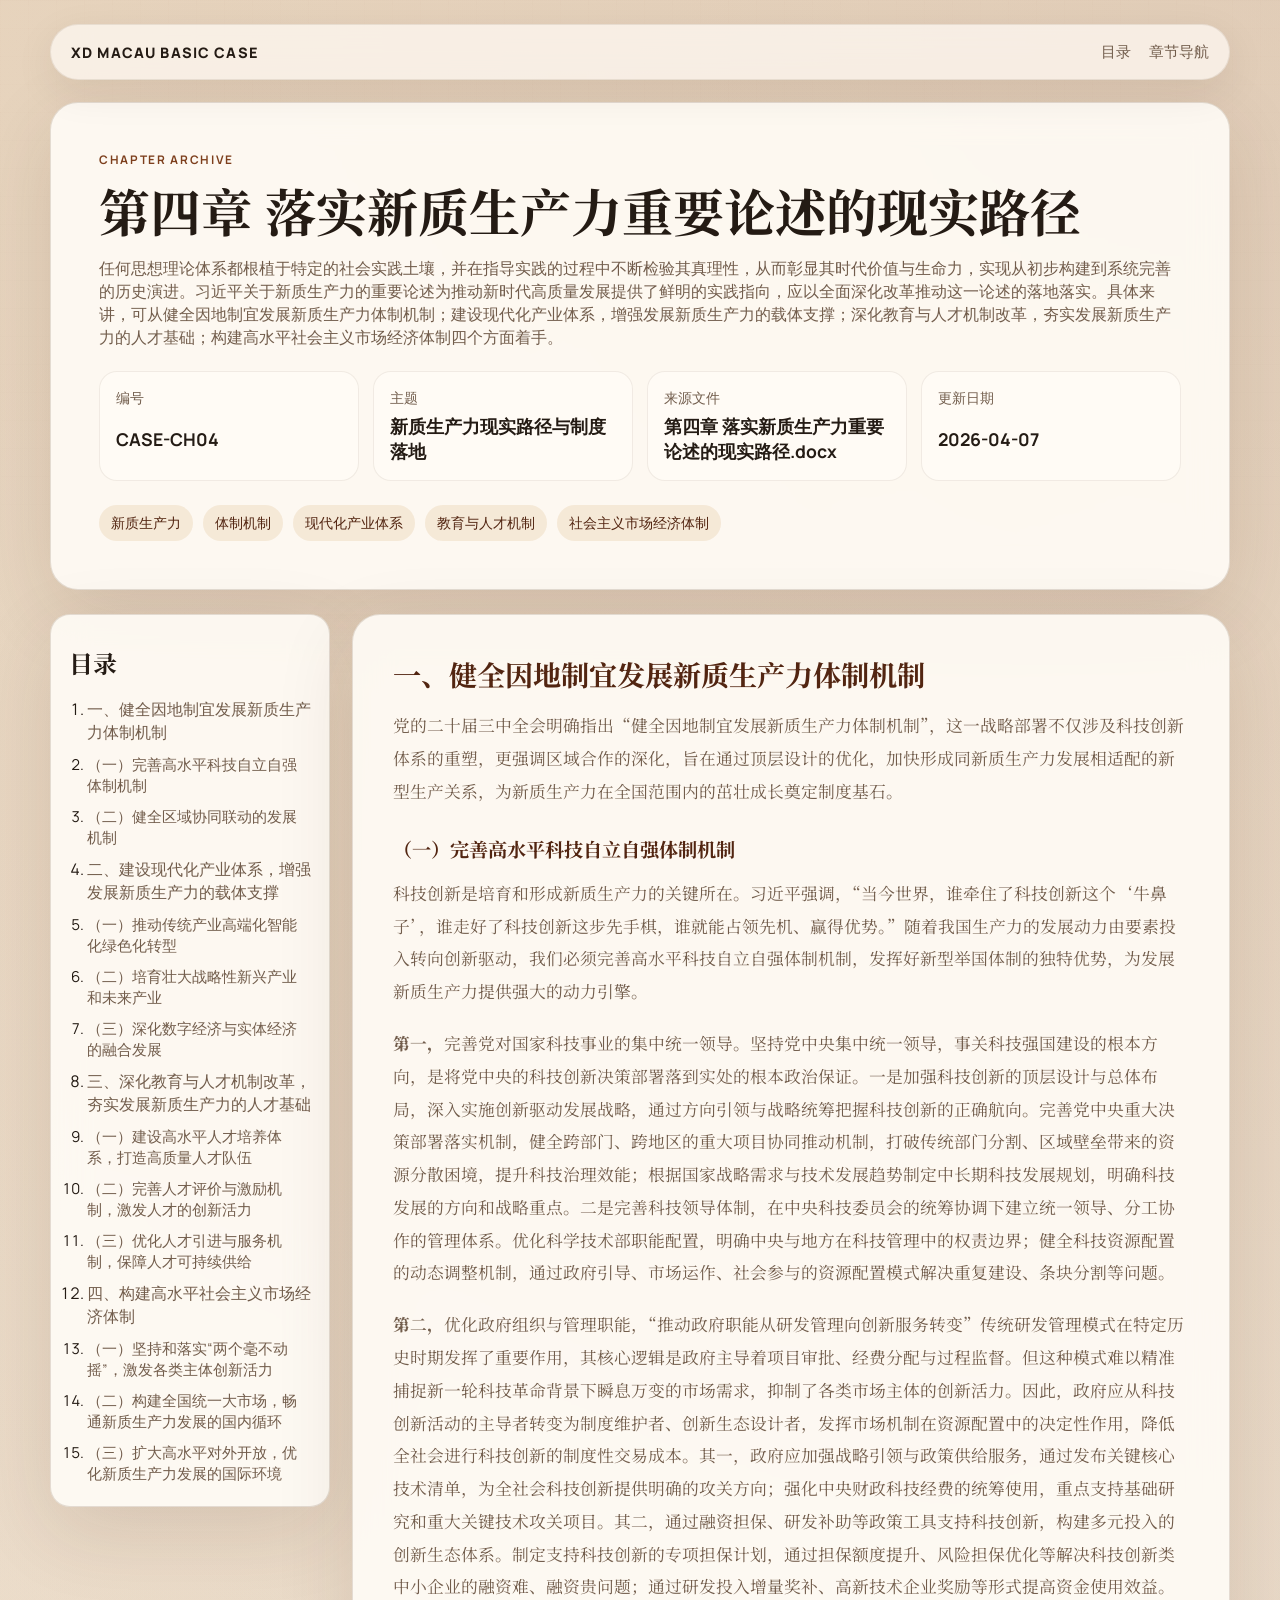
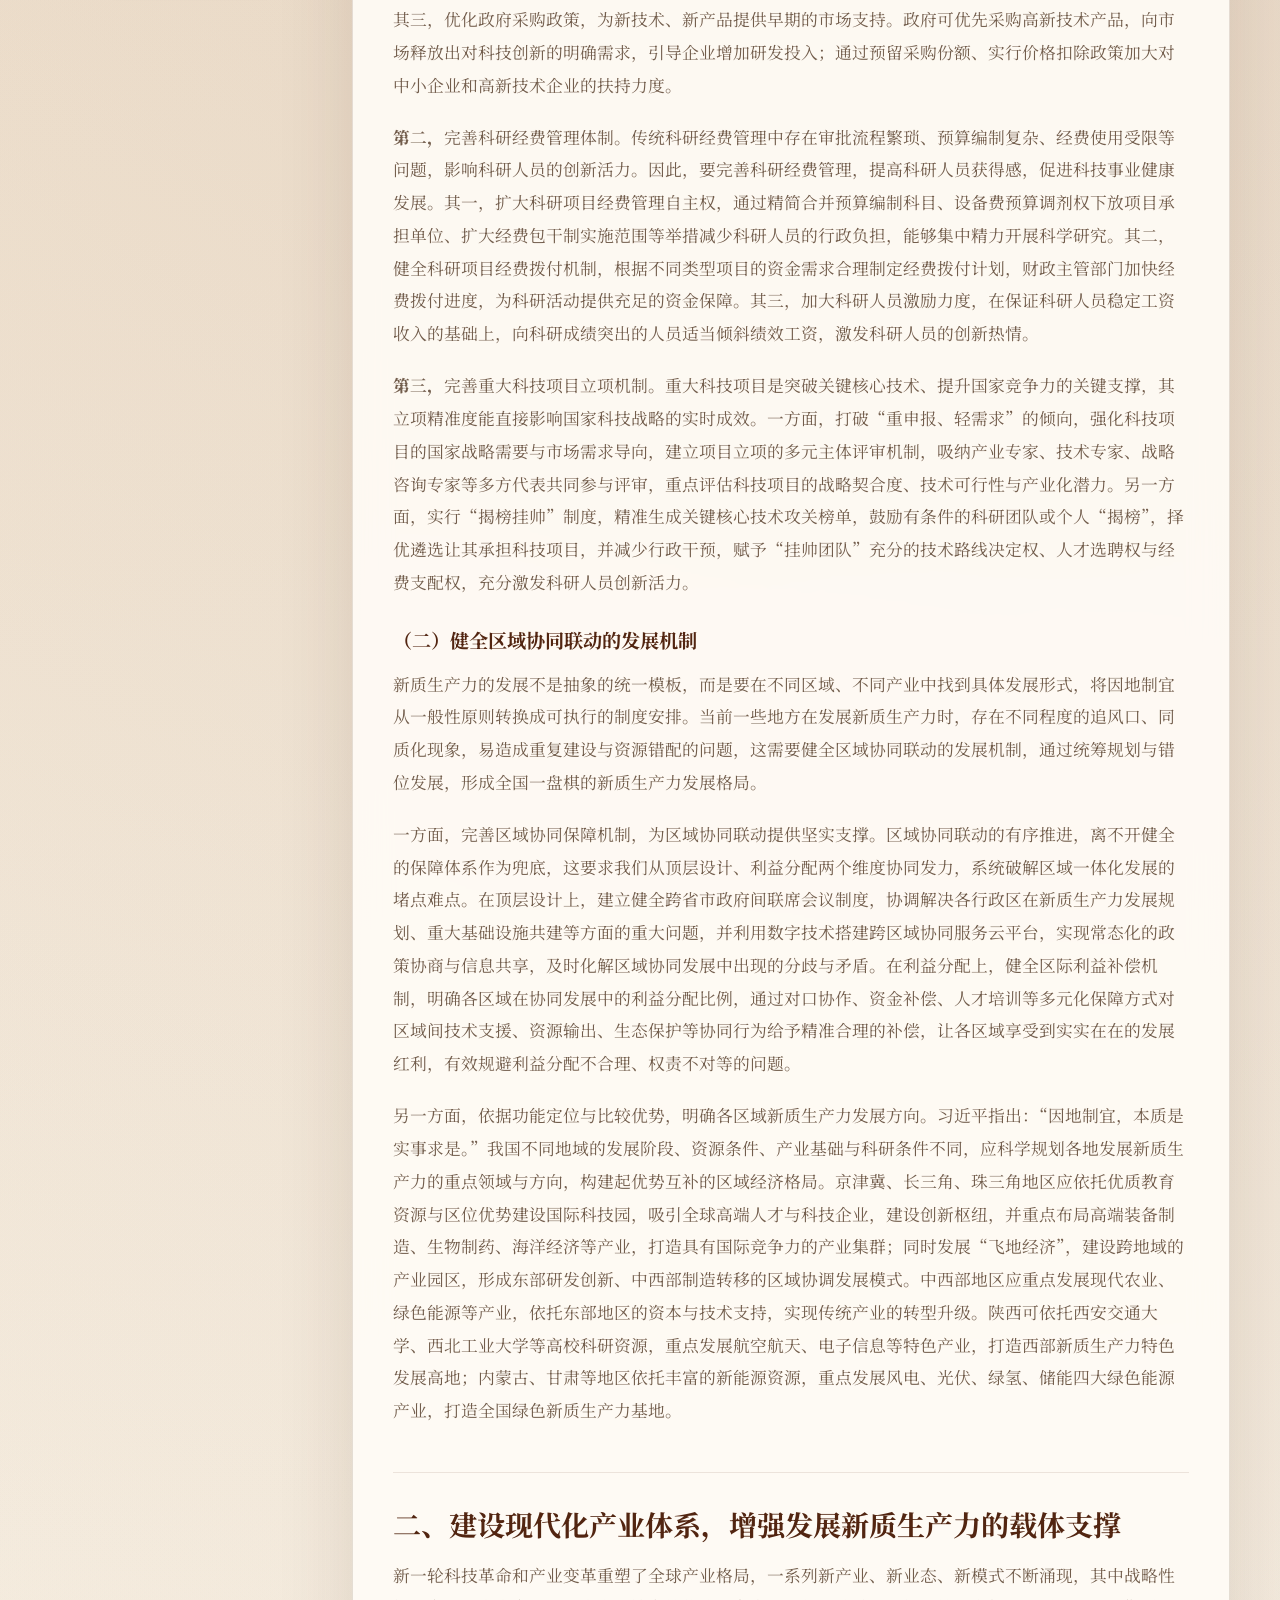
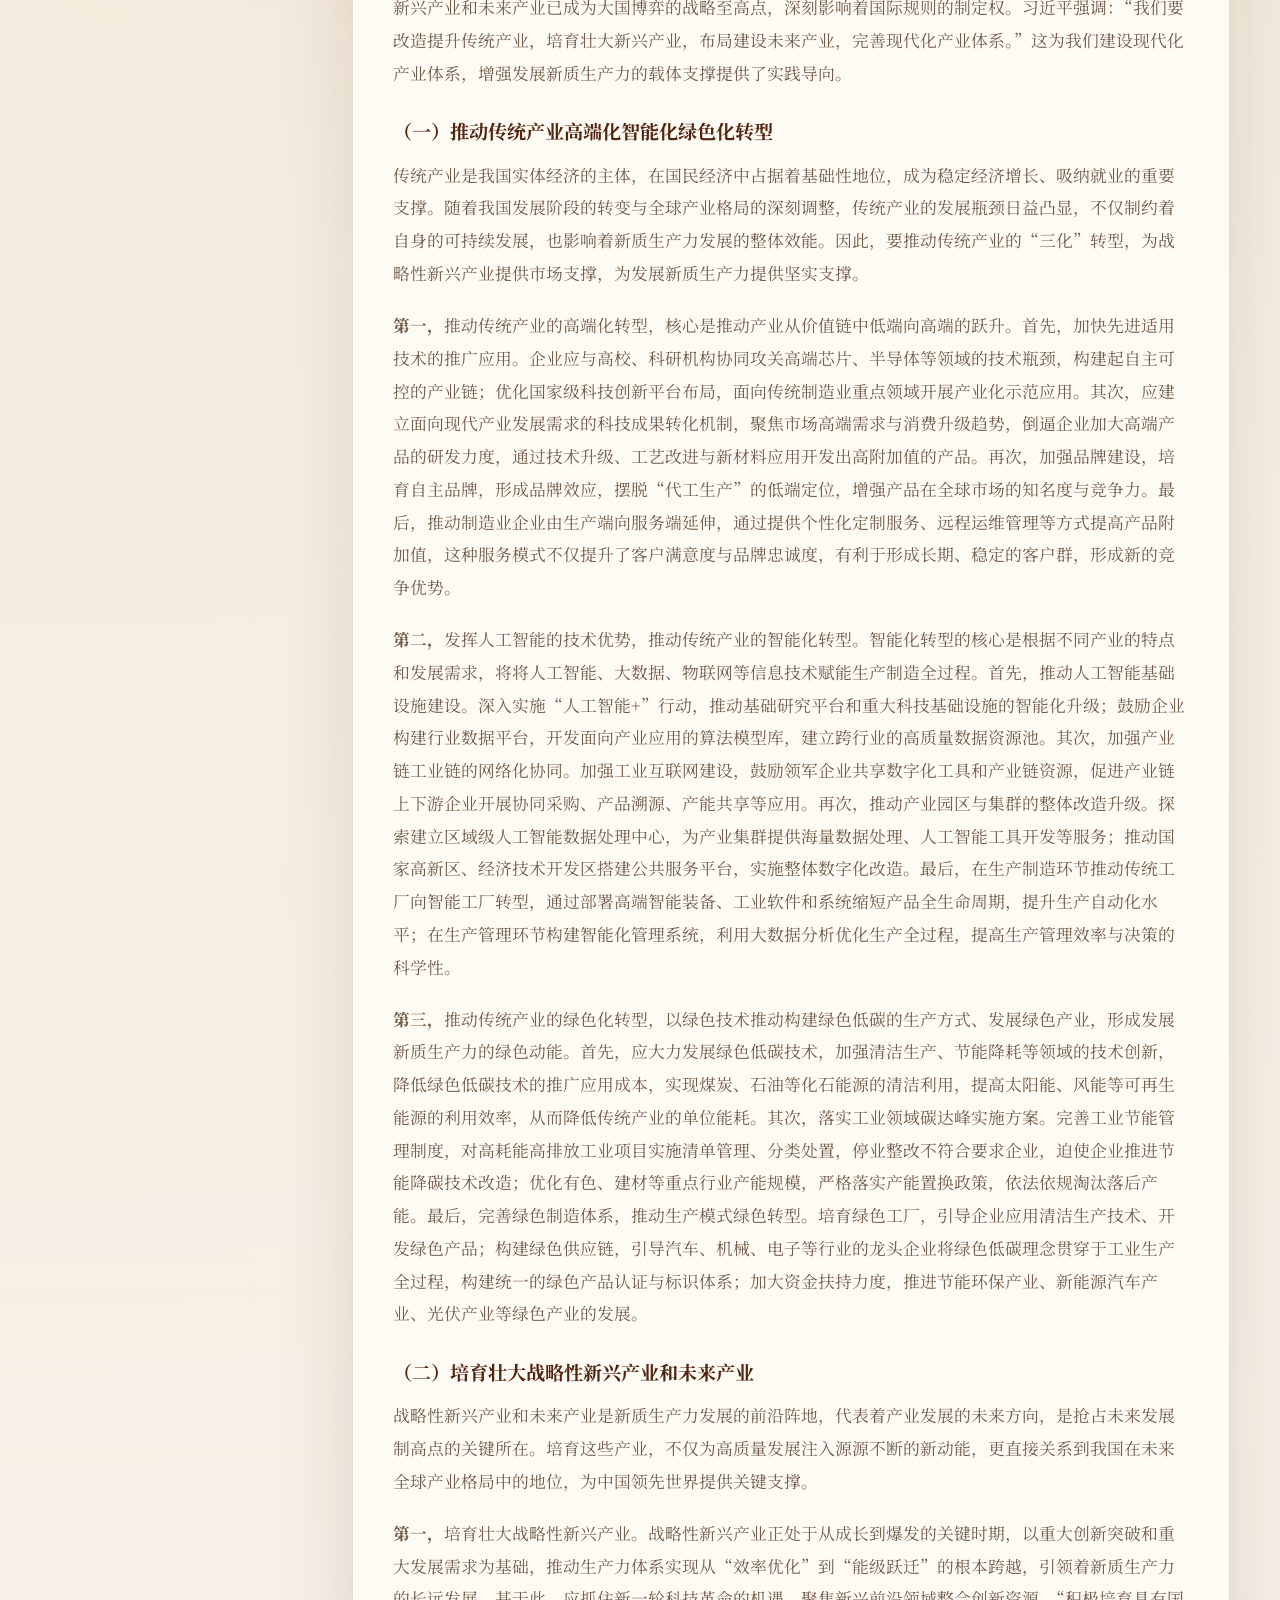
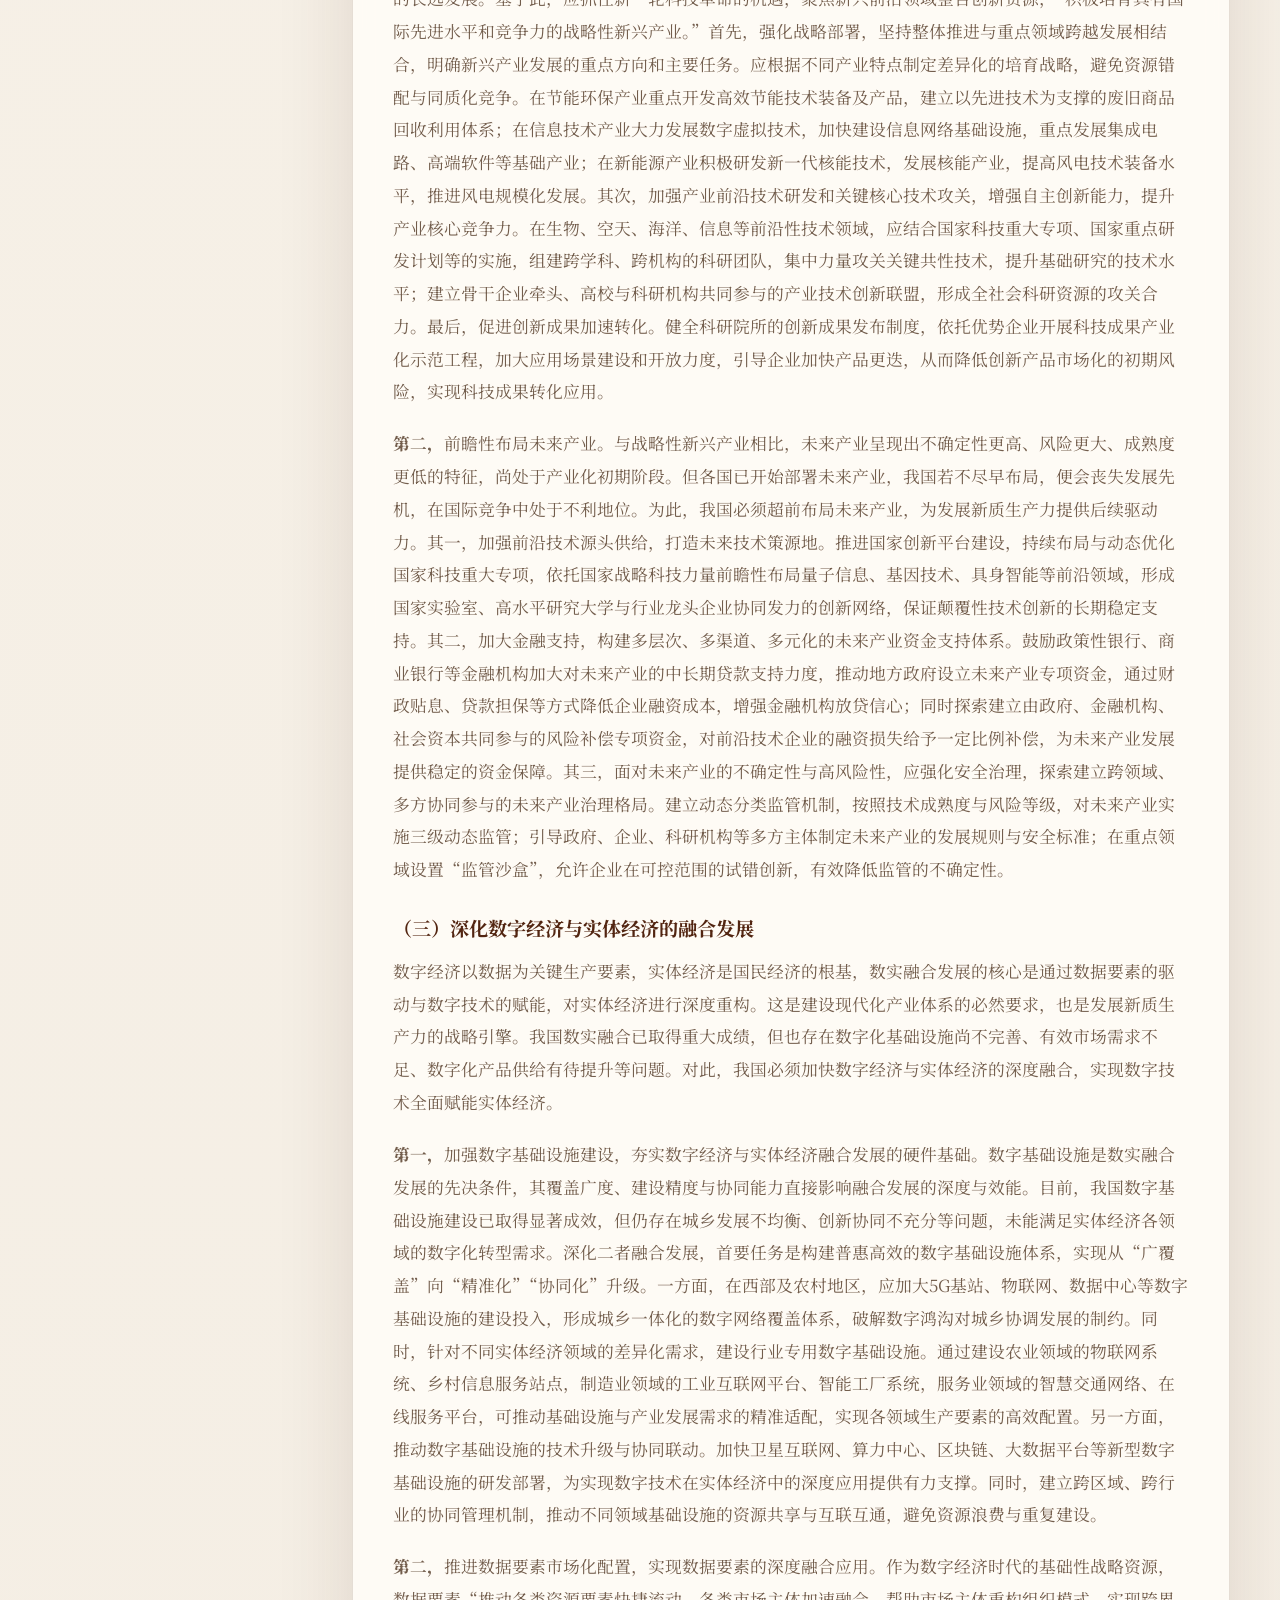
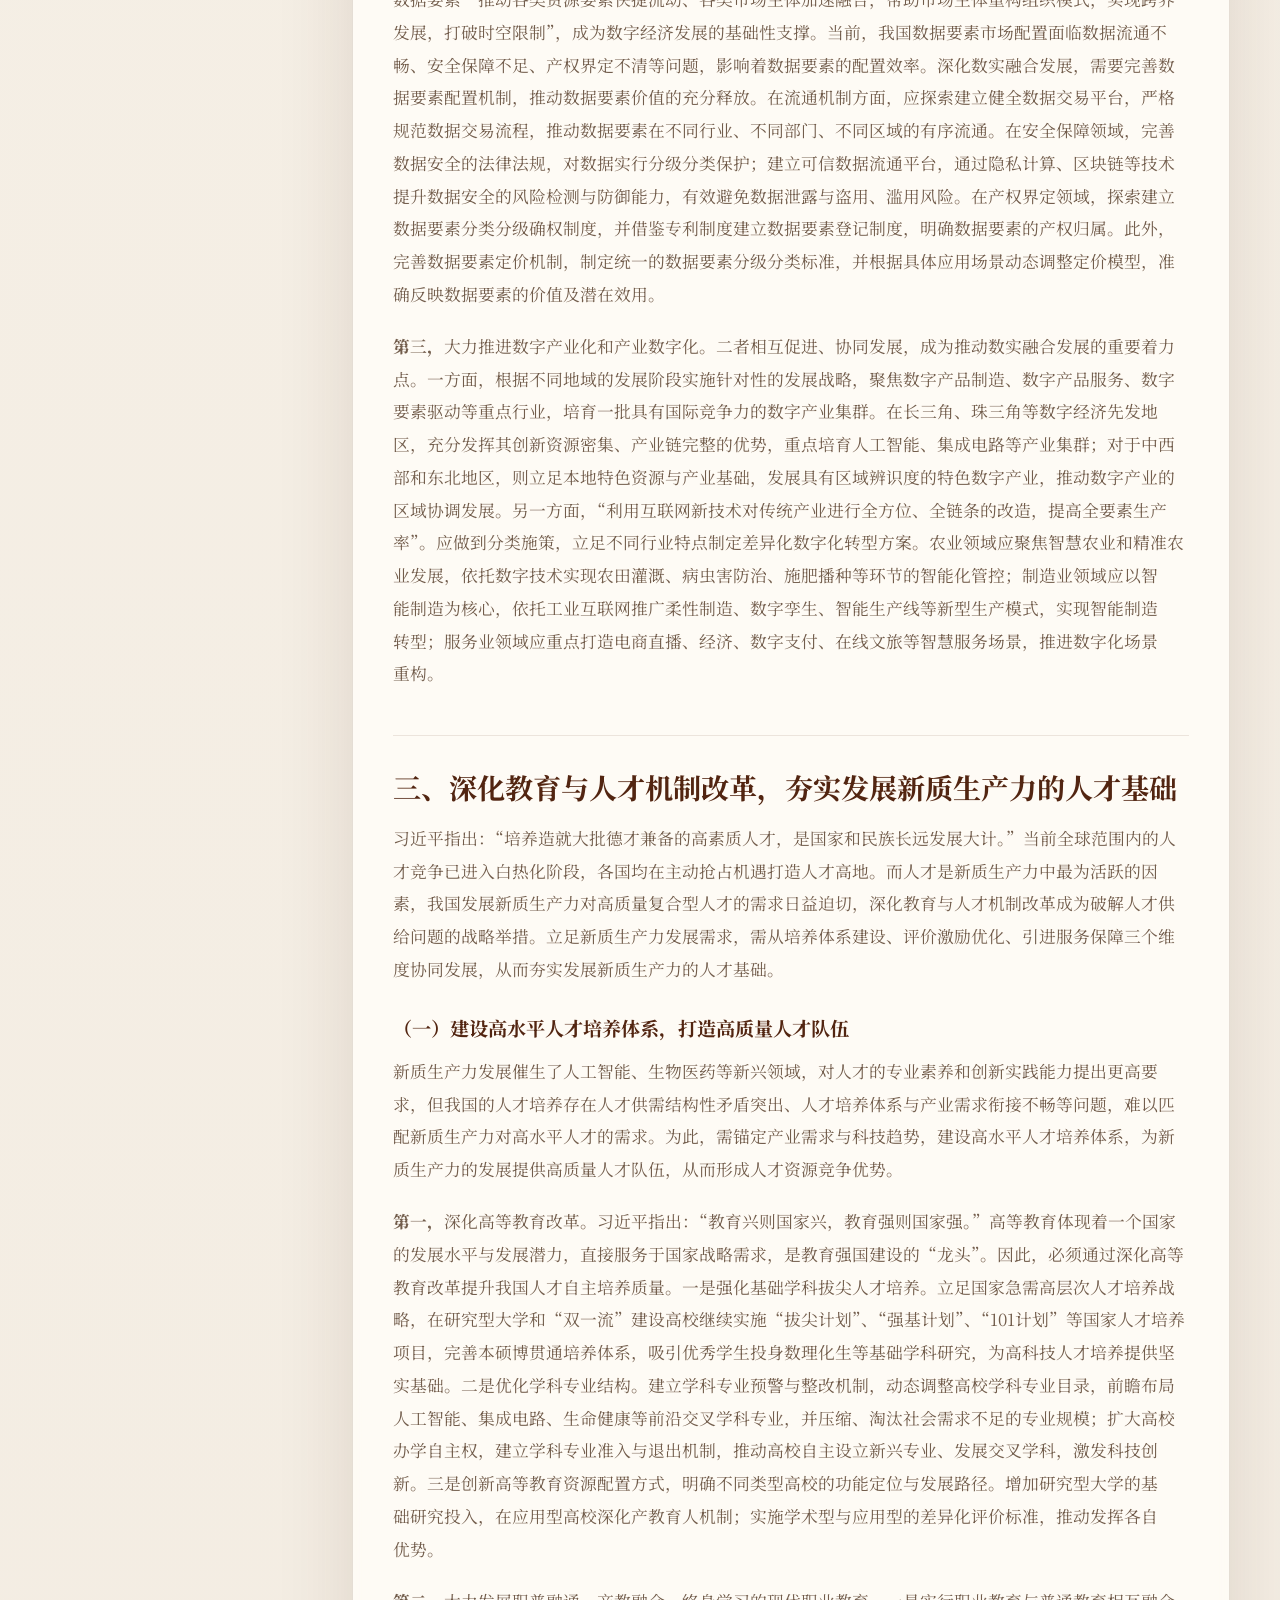
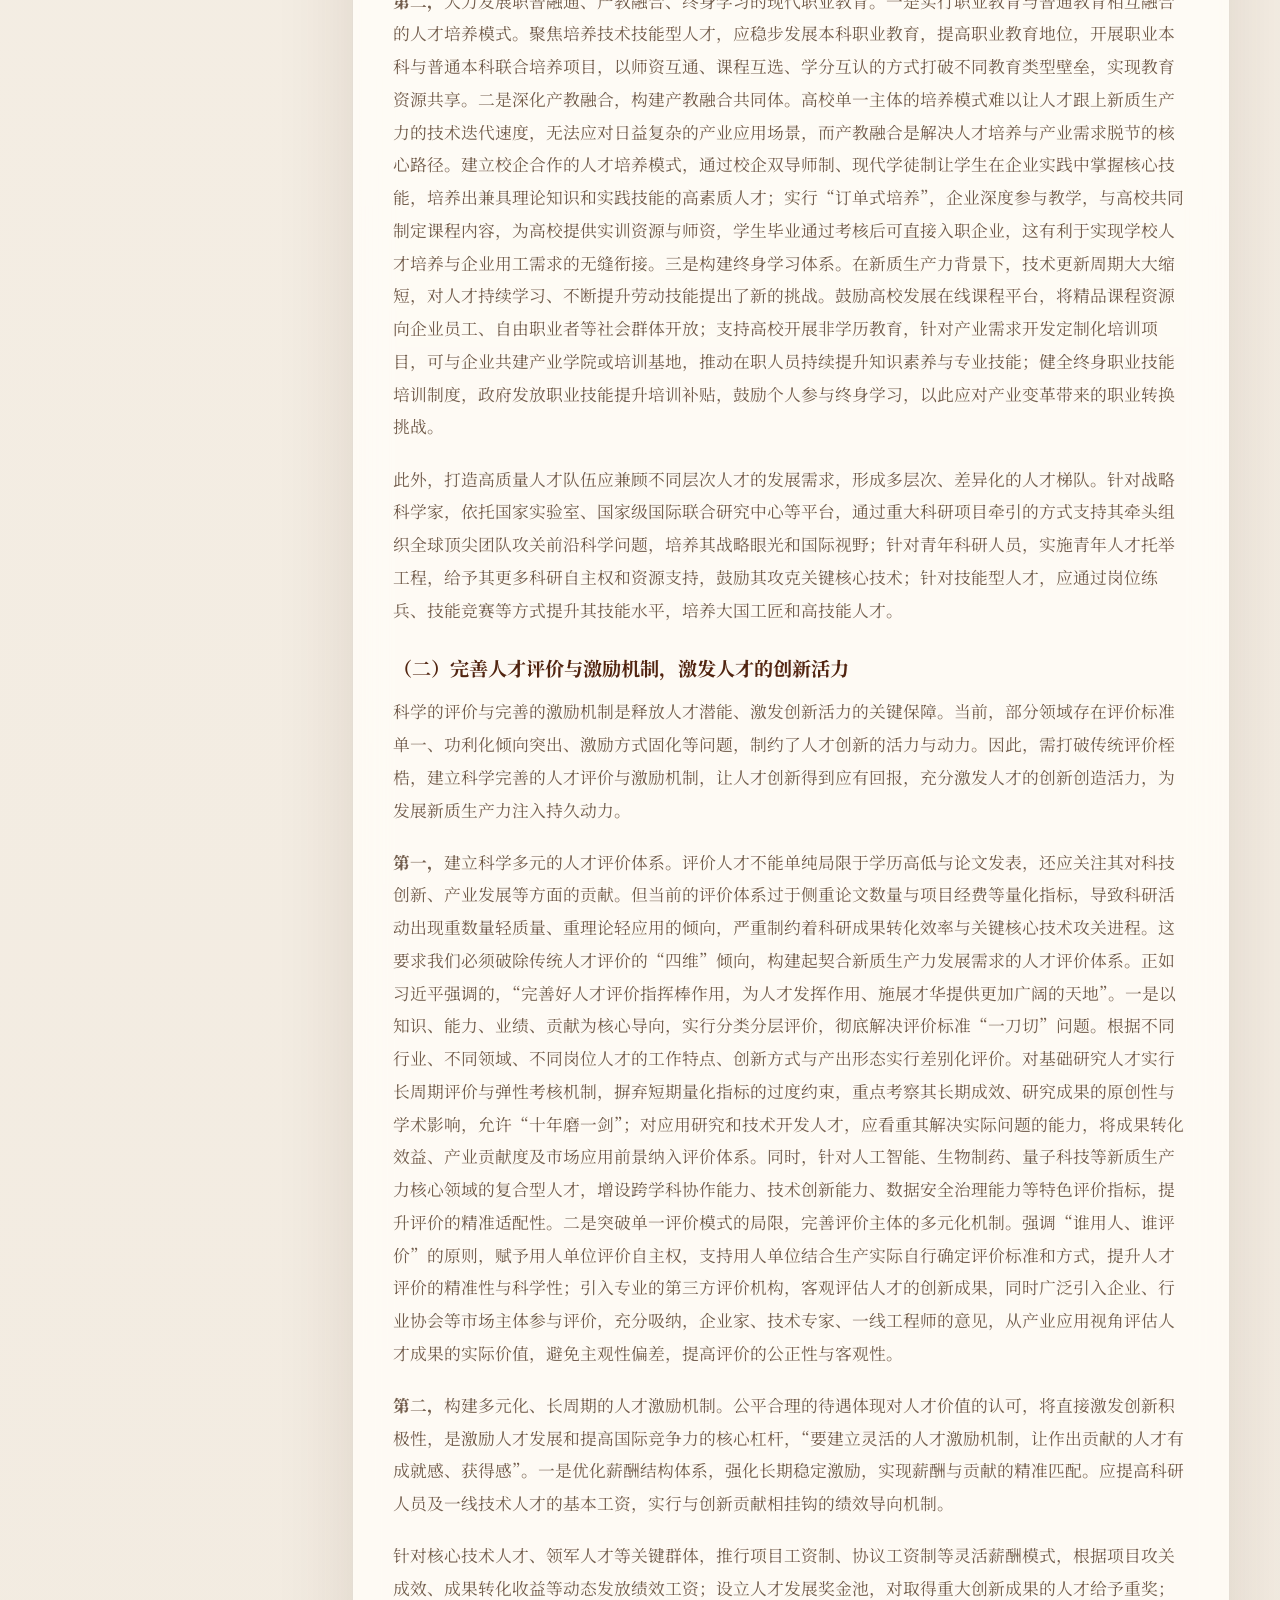
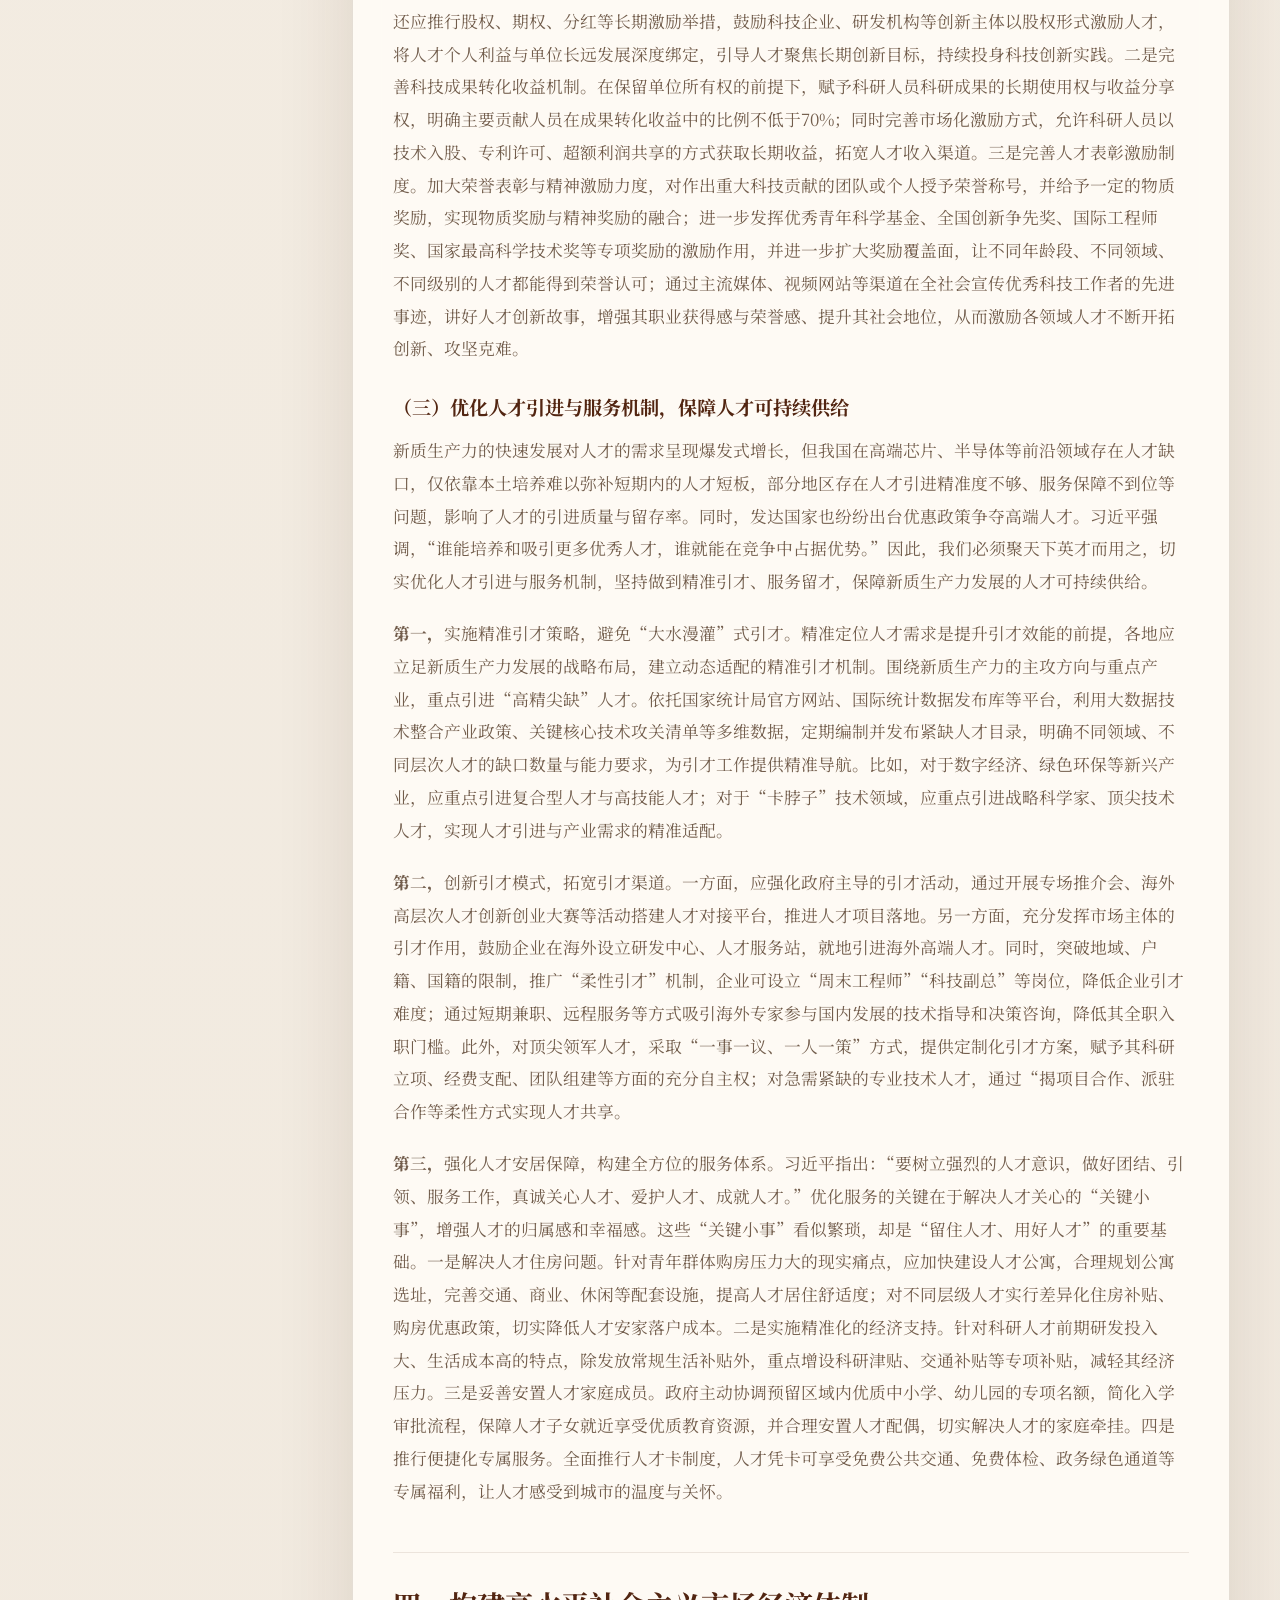
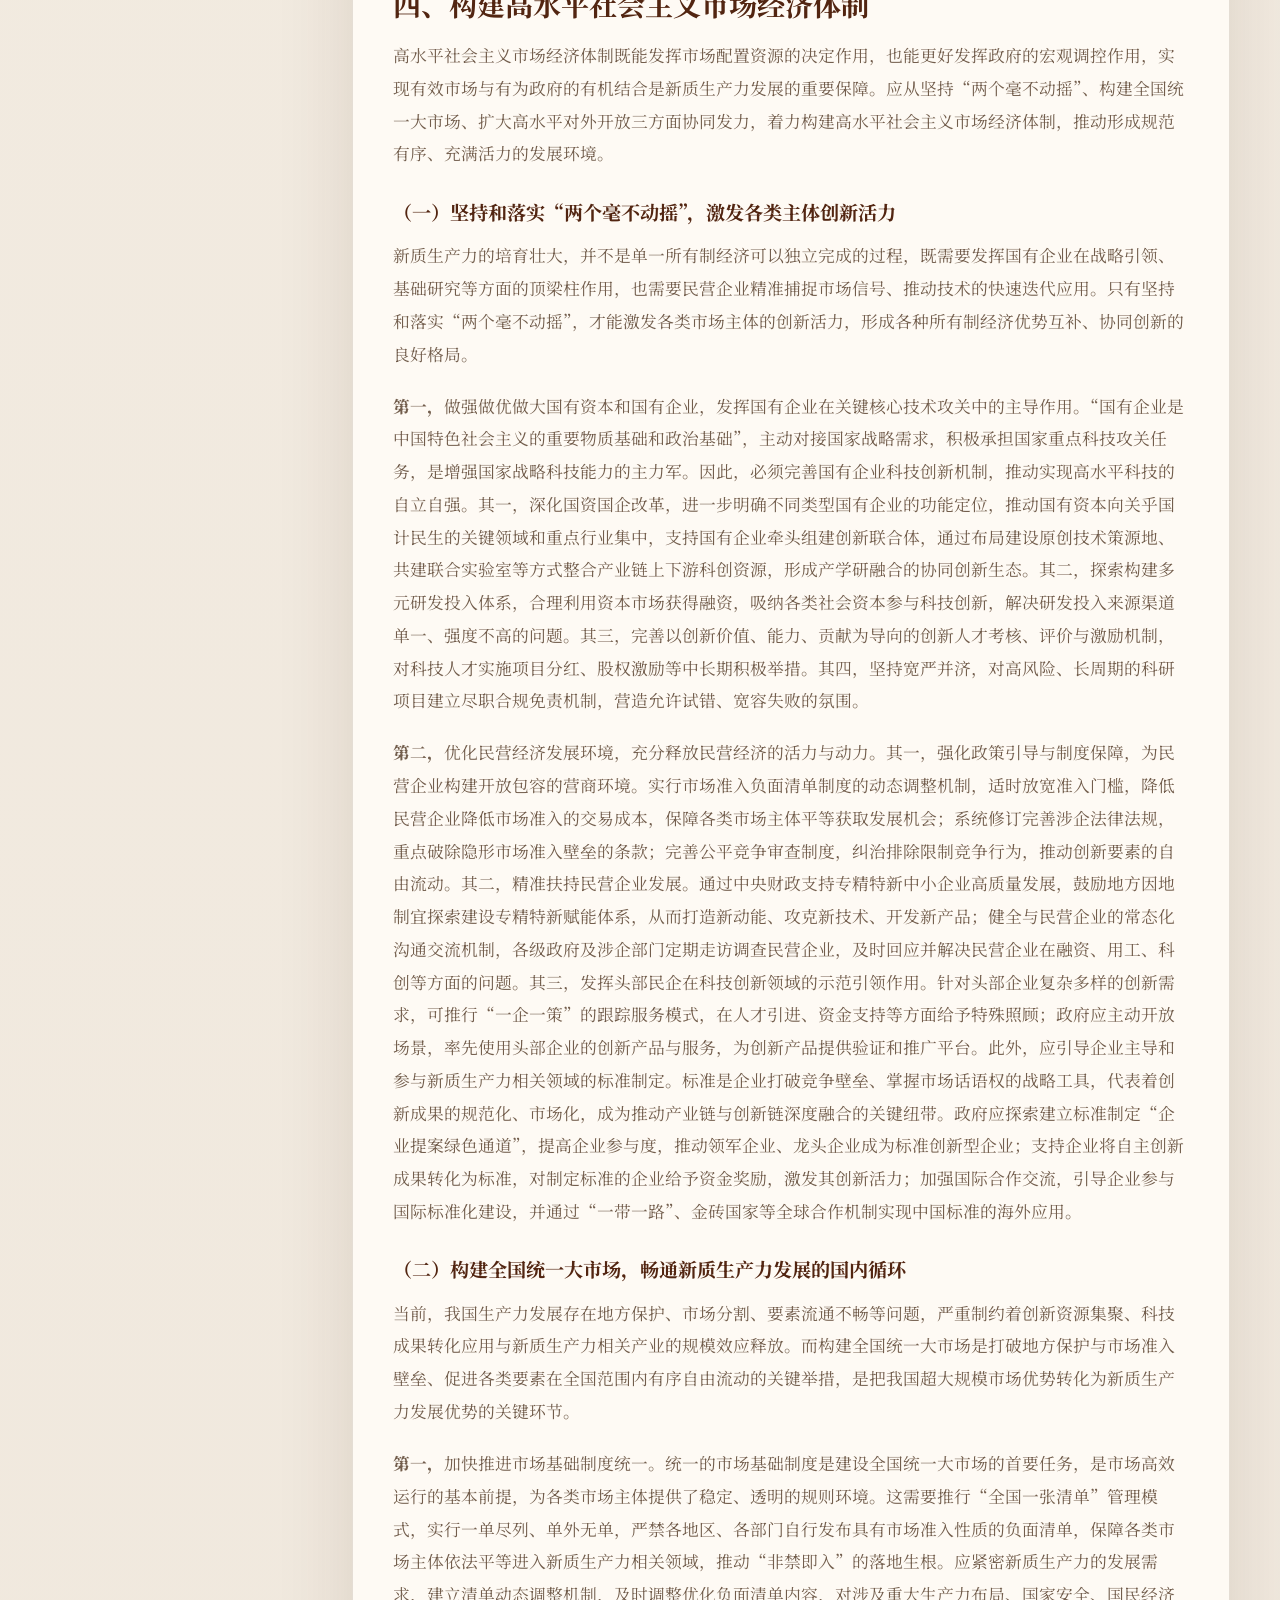
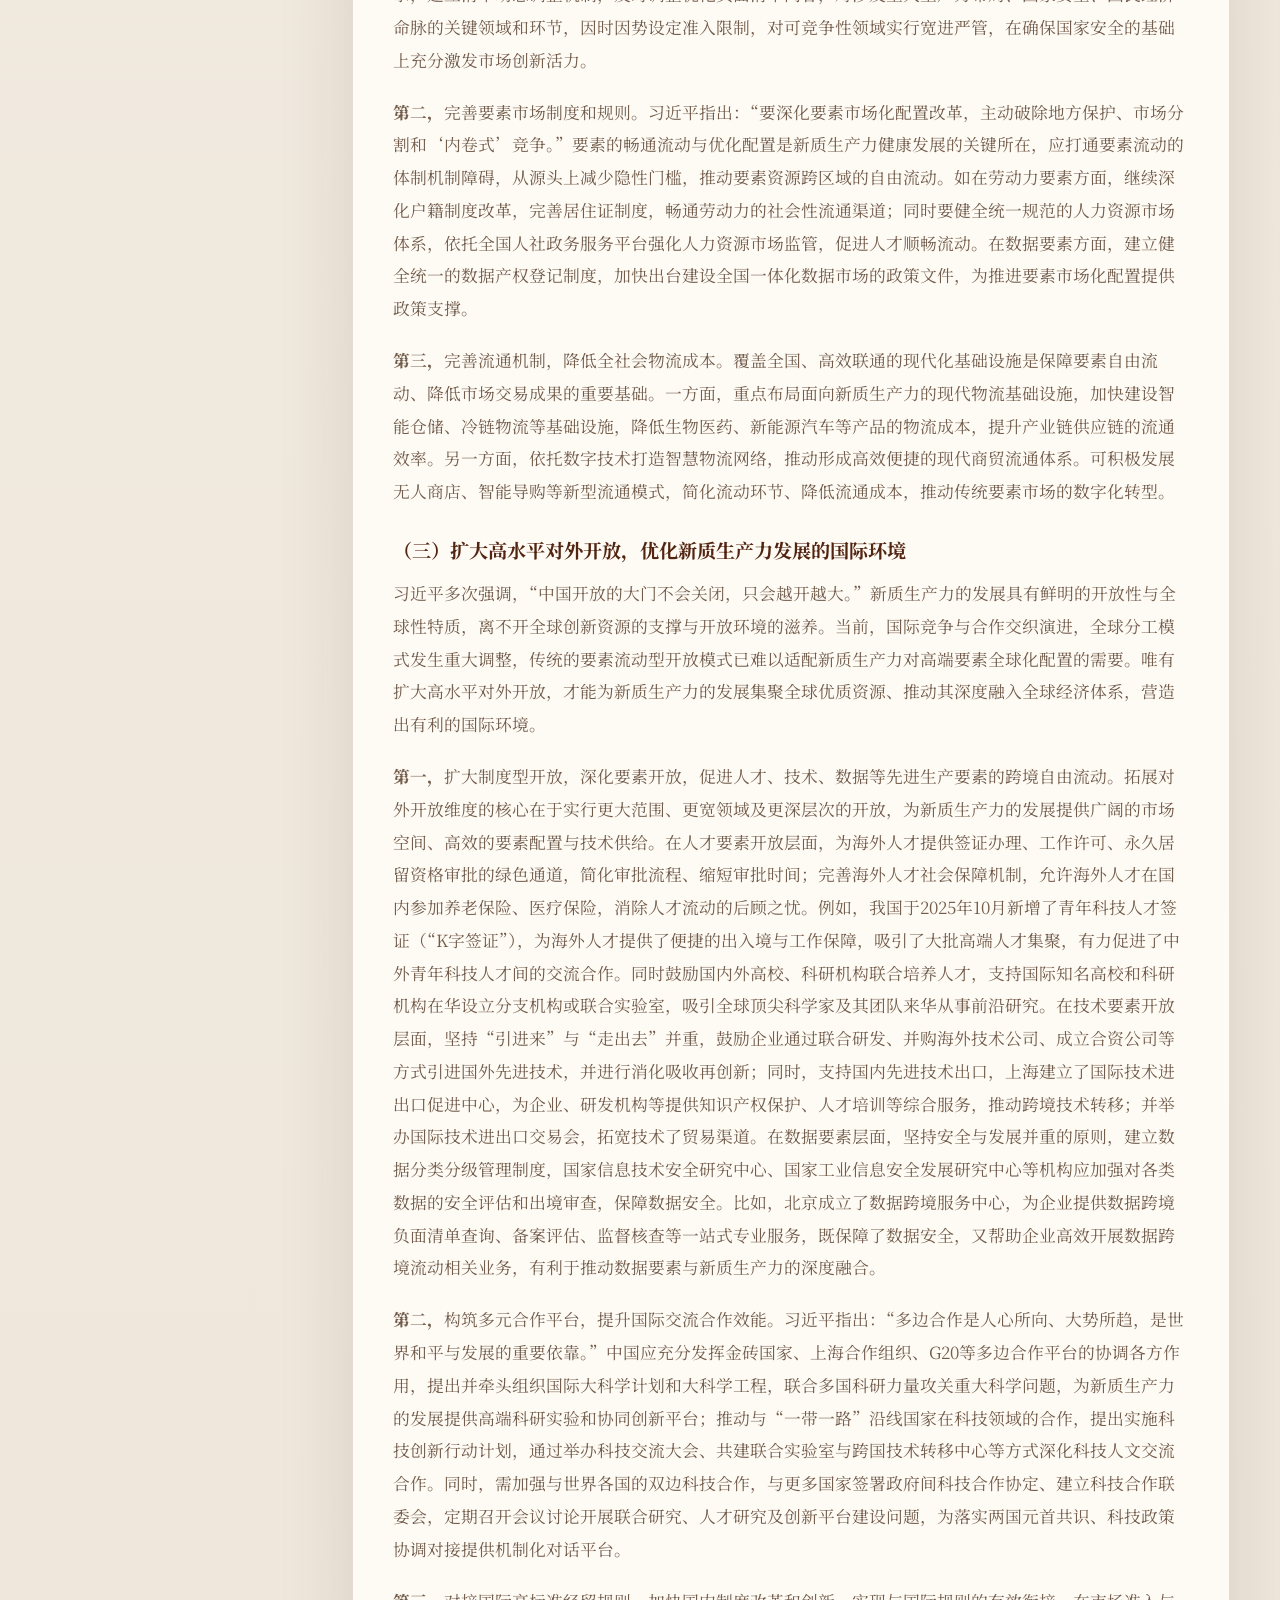
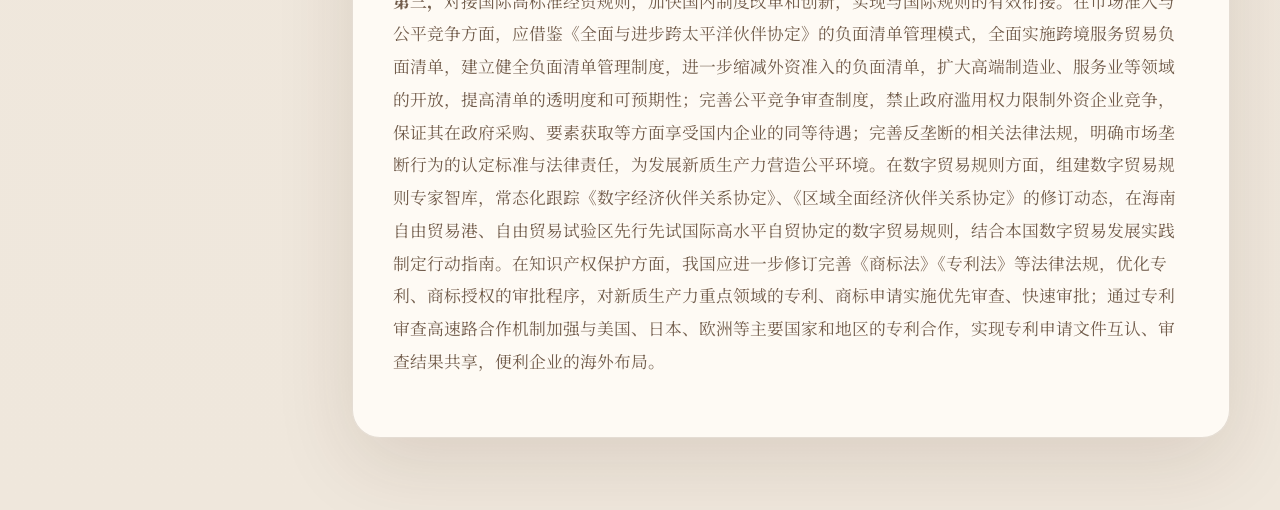
==== commit 9e692030: "Update chapter 4 site content" ====
--- a/chapter-04.html
+++ b/chapter-04.html
@@ -4,7 +4,7 @@
   <meta charset="utf-8">
   <meta name="viewport" content="width=device-width, initial-scale=1">
   <title>第四章 落实新质生产力重要论述的现实路径 | XD Macau Basic Case</title>
-  <meta name="description" content="任何思想理论体系都根植于特定的社会实践土壤，并在指导实践的过程中不断检验其真理性，从而彰显其时代价值与生命力，实现从初步构建到系统完善的历史演进。习近平关于新质生产力的重要论述为推动新时代高质量发展提供了鲜明的实践指向，应以全面深化改革推动这一论述的落地落实。具体来讲，可从深化科">
+  <meta name="description" content="任何思想理论体系都根植于特定的社会实践土壤，并在指导实践的过程中不断检验其真理性，从而彰显其时代价值与生命力，实现从初步构建到系统完善的历史演进。习近平关于新质生产力的重要论述为推动新时代高质量发展提供了鲜明的实践指向，应以全面深化改革推动这一论述的落地落实。具体来讲，可从健全因">
   <link rel="preconnect" href="https://fonts.googleapis.com">
   <link rel="preconnect" href="https://fonts.gstatic.com" crossorigin>
   <link href="https://fonts.googleapis.com/css2?family=Noto+Serif+SC:wght@400;500;700&family=Manrope:wght@400;500;600;700&display=swap" rel="stylesheet">
@@ -24,14 +24,14 @@
       <section class="article-hero">
         <div class="eyebrow">Chapter Archive</div>
         <h1>第四章 落实新质生产力重要论述的现实路径</h1>
-        <p class="lead">任何思想理论体系都根植于特定的社会实践土壤，并在指导实践的过程中不断检验其真理性，从而彰显其时代价值与生命力，实现从初步构建到系统完善的历史演进。习近平关于新质生产力的重要论述为推动新时代高质量发展提供了鲜明的实践指向，应以全面深化改革推动这一论述的落地落实。具体来讲，可从深化科技体制改革，筑牢发展新质生产力的科技支撑；建设现代化产业体系，增强发展新质生产力的载体支撑；深化教育与人才机制改革，夯实发展新质生产力的人才基础；扩大高水平对外开放，营造发展新质生产力的有利环境四个方面着手。</p>
+        <p class="lead">任何思想理论体系都根植于特定的社会实践土壤，并在指导实践的过程中不断检验其真理性，从而彰显其时代价值与生命力，实现从初步构建到系统完善的历史演进。习近平关于新质生产力的重要论述为推动新时代高质量发展提供了鲜明的实践指向，应以全面深化改革推动这一论述的落地落实。具体来讲，可从健全因地制宜发展新质生产力体制机制；建设现代化产业体系，增强发展新质生产力的载体支撑；深化教育与人才机制改革，夯实发展新质生产力的人才基础；构建高水平社会主义市场经济体制四个方面着手。</p>
         <div class="meta-grid">
           <div><span>编号</span><strong>CASE-CH04</strong></div>
           <div><span>主题</span><strong>新质生产力现实路径与制度落地</strong></div>
-          <div><span>来源文件</span><strong>第四章.docx</strong></div>
-          <div><span>整理类型</span><strong>章节型文稿整理</strong></div>
+          <div><span>来源文件</span><strong>第四章  落实新质生产力重要论述的现实路径.docx</strong></div>
+          <div><span>更新日期</span><strong>2026-04-07</strong></div>
         </div>
-        <ul class="keyword-list"><li>新质生产力</li><li>科技体制改革</li><li>现代化产业体系</li><li>教育与人才机制</li><li>高水平对外开放</li></ul>
+        <ul class="keyword-list"><li>新质生产力</li><li>体制机制</li><li>现代化产业体系</li><li>教育与人才机制</li><li>社会主义市场经济体制</li></ul>
       </section>
 
       <section class="article-layout">
@@ -39,13 +39,13 @@
           <div class="sticky-box">
             <h2>目录</h2>
             <ol class="toc-list">
-              <li><a href="#s-1-一-深化科技体制改革-筑牢发展新质生产力的科技支撑">一、深化科技体制改革，筑牢发展新质生产力的科技支撑</a></li><li class="toc-sub"><a href="#s-1-一-深化科技体制改革-筑牢发展新质生产力的科技支撑-sub-1">（一）健全关键核心技术攻关的新型举国体制</a></li><li class="toc-sub"><a href="#s-1-一-深化科技体制改革-筑牢发展新质生产力的科技支撑-sub-2">（二）完善国家科技治理体系，优化科技创新生态</a></li><li class="toc-sub"><a href="#s-1-一-深化科技体制改革-筑牢发展新质生产力的科技支撑-sub-3">（三）发挥企业创新主体地位，促进科技成果转化应用</a></li><li><a href="#s-2-二-建设现代化产业体系-增强发展新质生产力的载体支撑">二、建设现代化产业体系，增强发展新质生产力的载体支撑</a></li><li class="toc-sub"><a href="#s-2-二-建设现代化产业体系-增强发展新质生产力的载体支撑-sub-1">（一）推动传统产业高端化智能化绿色化转型</a></li><li class="toc-sub"><a href="#s-2-二-建设现代化产业体系-增强发展新质生产力的载体支撑-sub-2">（二）培育壮大战略性新兴产业和未来产业</a></li><li class="toc-sub"><a href="#s-2-二-建设现代化产业体系-增强发展新质生产力的载体支撑-sub-3">（三）深化数字经济与实体经济的融合发展</a></li><li><a href="#s-3-三-深化教育与人才机制改革-夯实发展新质生产力的人才基础">三、深化教育与人才机制改革，夯实发展新质生产力的人才基础</a></li><li class="toc-sub"><a href="#s-3-三-深化教育与人才机制改革-夯实发展新质生产力的人才基础-sub-1">（一）建设高水平人才培养体系，打造高质量人才队伍</a></li><li class="toc-sub"><a href="#s-3-三-深化教育与人才机制改革-夯实发展新质生产力的人才基础-sub-2">（二）完善人才评价与激励机制，激发人才的创新活力</a></li><li class="toc-sub"><a href="#s-3-三-深化教育与人才机制改革-夯实发展新质生产力的人才基础-sub-3">（三）优化人才引进与服务机制，保障人才可持续供给</a></li><li><a href="#s-4-四-扩大高水平对外开放-营造发展新质生产力的有利环境">四、扩大高水平对外开放，营造发展新质生产力的有利环境</a></li><li class="toc-sub"><a href="#s-4-四-扩大高水平对外开放-营造发展新质生产力的有利环境-sub-1">（一）拓展对外开放维度，加快形成新发展格局</a></li><li class="toc-sub"><a href="#s-4-四-扩大高水平对外开放-营造发展新质生产力的有利环境-sub-2">（二）构筑多元合作平台，提升国际交流合作效能</a></li><li class="toc-sub"><a href="#s-4-四-扩大高水平对外开放-营造发展新质生产力的有利环境-sub-3">（三）主动对接国际规则，提高中国国际话语权</a></li>
+              <li><a href="#s-1-一-健全因地制宜发展新质生产力体制机制">一、健全因地制宜发展新质生产力体制机制</a></li><li class="toc-sub"><a href="#s-1-一-健全因地制宜发展新质生产力体制机制-sub-1">（一）完善高水平科技自立自强体制机制</a></li><li class="toc-sub"><a href="#s-1-一-健全因地制宜发展新质生产力体制机制-sub-2">（二）健全区域协同联动的发展机制</a></li><li><a href="#s-2-二-建设现代化产业体系-增强发展新质生产力的载体支撑">二、建设现代化产业体系，增强发展新质生产力的载体支撑</a></li><li class="toc-sub"><a href="#s-2-二-建设现代化产业体系-增强发展新质生产力的载体支撑-sub-1">（一）推动传统产业高端化智能化绿色化转型</a></li><li class="toc-sub"><a href="#s-2-二-建设现代化产业体系-增强发展新质生产力的载体支撑-sub-2">（二）培育壮大战略性新兴产业和未来产业</a></li><li class="toc-sub"><a href="#s-2-二-建设现代化产业体系-增强发展新质生产力的载体支撑-sub-3">（三）深化数字经济与实体经济的融合发展</a></li><li><a href="#s-3-三-深化教育与人才机制改革-夯实发展新质生产力的人才基础">三、深化教育与人才机制改革，夯实发展新质生产力的人才基础</a></li><li class="toc-sub"><a href="#s-3-三-深化教育与人才机制改革-夯实发展新质生产力的人才基础-sub-1">（一）建设高水平人才培养体系，打造高质量人才队伍</a></li><li class="toc-sub"><a href="#s-3-三-深化教育与人才机制改革-夯实发展新质生产力的人才基础-sub-2">（二）完善人才评价与激励机制，激发人才的创新活力</a></li><li class="toc-sub"><a href="#s-3-三-深化教育与人才机制改革-夯实发展新质生产力的人才基础-sub-3">（三）优化人才引进与服务机制，保障人才可持续供给</a></li><li><a href="#s-4-四-构建高水平社会主义市场经济体制">四、构建高水平社会主义市场经济体制</a></li><li class="toc-sub"><a href="#s-4-四-构建高水平社会主义市场经济体制-sub-1">（一）坚持和落实“两个毫不动摇”，激发各类主体创新活力</a></li><li class="toc-sub"><a href="#s-4-四-构建高水平社会主义市场经济体制-sub-2">（二）构建全国统一大市场，畅通新质生产力发展的国内循环</a></li><li class="toc-sub"><a href="#s-4-四-构建高水平社会主义市场经济体制-sub-3">（三）扩大高水平对外开放，优化新质生产力发展的国际环境</a></li>
             </ol>
           </div>
         </aside>
 
         <article class="article-card prose">
-          <section class="article-section" id="s-1-一-深化科技体制改革-筑牢发展新质生产力的科技支撑"><h2>一、深化科技体制改革，筑牢发展新质生产力的科技支撑</h2><p>科技创新是培育和形成新质生产力的关键所在。习近平强调，“当今世界，谁牵住了科技创新这个‘牛鼻子’，谁走好了科技创新这步先手棋，谁就能占领先机、赢得优势。”随着我国生产力的发展动力由要素投入转向创新驱动，我们必须深化科技体制改革，发挥好新型举国体制的独特优势，不断完善国家科技治理体系，发挥企业创新主体地位，为发展新质生产力提供强大的动力引擎。</p><section class="article-subsection" id="s-1-一-深化科技体制改革-筑牢发展新质生产力的科技支撑-sub-1"><h3>（一）健全关键核心技术攻关的新型举国体制</h3><p>关键核心技术是国之重器，直接关系着国家经济利益、国家安全与新质生产力发展的主动权。当前，全球科技竞争进入深水区，我国在光刻机、高端芯片等关键领域仍面临“卡脖子”难题，严重制约着我国工业的进一步发展。而新型举国体制能有效发挥集中力量的社会主义制度优势，与传统举国体制相比，更加强调政府主导与市场机制的有机结合，成为实现关键核心技术攻关的核心抓手。</p><p><strong>第一，</strong>完善党对国家科技事业的集中统一领导。坚持党中央集中统一领导，事关科技强国建设的根本方向，是将党中央的科技创新决策部署落到实处的根本政治保证。一是加强科技创新的顶层设计与总体布局，深入实施创新驱动发展战略，通过方向引领与战略统筹把握科技创新的正确航向。完善党中央重大决策部署落实机制，健全跨部门、跨地区的重大项目协同推动机制，打破传统部门分割、区域壁垒带来的资源分散困境，提升科技治理效能；根据国家战略需求与技术发展趋势制定中长期科技发展规划，明确科技发展的方向和战略重点。二是完善科技领导体制，在中央科技委员会的统筹协调下建立统一领导、分工协作的管理体系。优化科学技术部职能配置，明确中央与地方在科技管理中的权责边界；健全科技资源配置的动态调整机制，通过政府引导、市场运作、社会参与的资源配置模式解决重复建设、条块分割等问题。</p><p><strong>第二，</strong>优化政府组织与管理职能，“推动政府职能从研发管理向创新服务转变”传统研发管理模式在特定历史时期发挥了重要作用，其核心逻辑是政府主导着项目审批、经费分配与过程监督。但这种模式难以精准捕捉新一轮科技革命背景下瞬息万变的市场需求，抑制了各类市场主体的创新活力。因此，政府应从科技创新活动的主导者转变为制度维护者、创新生态设计者，发挥市场机制在资源配置中的决定性作用，降低全社会进行科技创新的制度性交易成本。其一，政府应加强战略引领与政策供给服务，通过发布关键核心技术清单，为全社会科技创新提供明确的攻关方向；强化中央财政科技经费的统筹使用，重点支持基础研究和重大关键技术攻关项目。其二，通过融资担保、研发补助等政策工具支持科技创新，构建多元投入的创新生态体系。制定支持科技创新的专项担保计划，通过担保额度提升、风险担保优化等解决科技创新类中小企业的融资难、融资贵问题；通过研发投入增量奖补、高新技术企业奖励等形式提高资金使用效益。其三，应优化政府采购政策，为新技术、新产品提供早期的市场支持。政府可优先采购高新技术产品，向市场释放出对科技创新的明确需求，引导企业增加研发投入；通过预留采购份额、实行价格扣除政策加大对中小企业和高新技术企业的扶持力度。</p><p><strong>第三，</strong>建设全国统一大市场，激发有为市场活力。全国统一大市场能打破地方保护与准入壁垒，推动科技资源在全国范围内的有序自由流动，从而有效解决当前科技资源配置错位的问题，提高其利用效率。打造统一要素市场，推行“全国一张清单”管理模式，建立全国统一的反垄断与知识产权保护体系，完善市场准入、退出机制，从而统一技术标准，从源头上减少隐性门槛，推动要素资源跨区域自由流动；完善完善智慧物流网络、搭建科技成果转化智能服务平台实现市场实施的联通，提升成果转化效率。</p></section><section class="article-subsection" id="s-1-一-深化科技体制改革-筑牢发展新质生产力的科技支撑-sub-2"><h3>（二）完善国家科技治理体系，优化科技创新生态</h3><p>高效、充满活力的科技创新生态能最大程度激发各类创新主体的潜能，是新质生产力培育与发展的土壤。当前我国科技治理面临科技伦理建设滞后、成果转化机制不完善、评价机制功利化等问题，需通过系统性改革完善国家科技治理体系，营造崇尚科学、开放协作的良好创新生态。</p><p><strong>第一，</strong>完善科技伦理治理机制。科技伦理是科技活动必须遵循的价值准则，近年来，人工智能技术、基因编辑技术迅猛发展，在造福人类的同时也带来伦理失范风险。科技伦理治理直接影响科技创新的质量与效率，面对新伦理问题的挑战，我国必然要加强科技伦理治理，推动科技事业健康发展。其一，充分发挥国家科技伦理委员会的统筹规范作用，通过制定科技伦理治理指导性文件不断完善我国科技伦理治理的监管框架与制度体系，“塑造科技向善的文化理念，让科技更好增进人类福祉”，实现科技创新与风险防范的良性互动。其二，推进科技伦理领域立法，强化科技领域的法律支撑。应优先推动生命科学、人工智能、医学等重点领域的相关立法研究，将重要的科技伦理规范上升为国家法律法规；同时健全科技伦理审查与监管制度，明确风险处置与违规处理流程，对违法行为加大处罚力度。其三，加强理论研究与国际交流合作。支持研究前沿科技引发的伦理规范，并与欧盟、世界卫生组织、联合国教科文组织合作制定国际科技伦理规范，为科技伦理治理提供统一标准。</p><p><strong>第二，</strong>完善科研经费管理体制。传统科研经费管理中存在审批流程繁琐、预算编制复杂、经费使用受限等问题，影响科研人员的创新活力。因此，要完善科研经费管理，提高科研人员获得感，促进科技事业健康发展。其一，扩大科研项目经费管理自主权，通过精简合并预算编制科目、设备费预算调剂权下放项目承担单位、扩大经费包干制实施范围等举措减少科研人员的行政负担，能够集中精力开展科学研究。其二，健全科研项目经费拨付机制，根据不同类型项目的资金需求合理制定经费拨付计划，财政主管部门加快经费拨付进度，为科研活动提供充足的资金保障。其三，加大科研人员激励力度，在保证科研人员稳定工资收入的基础上，向科研成绩突出的人员适当倾斜绩效工资，激发科研人员的创新热情。</p><p><strong>第三，</strong>完善重大科技项目立项机制。重大科技项目是突破关键核心技术、提升国家竞争力的关键支撑，其立项精准度能直接影响国家科技战略的实时成效。一方面，打破“重申报、轻需求”的倾向，强化科技项目的国家战略需要与市场需求导向，建立项目立项的多元主体评审机制，吸纳产业专家、技术专家、战略咨询专家等多方代表共同参与评审，重点评估科技项目的战略契合度、技术可行性与产业化潜力。另一方面，实行“揭榜挂帅”制度，精准生成关键核心技术攻关榜单，鼓励有条件的科研团队或个人“揭榜”，择优遴选让其承担科技项目，并减少行政干预，赋予“挂帅团队”充分的技术路线决定权、人才选聘权与经费支配权，充分激发科研人员创新活力。</p><p><strong>第四，</strong>推进创新文化建设，大力弘扬科学家精神、工匠精神，营造出崇尚创新的良好社会氛围。其一，创新宣传范式，借助数字化手段生动传播黄大年、袁隆平等楷模的先进事迹，将科学家精神融入教育教学全过程，让崇尚科学、追求创新的理念深入人心，吸引更多优秀人才投身科技创新事业。其二，通过实施大国工匠人才培育工程、评选表彰技能型人才、开展先进事迹宣讲等方式，强化全社会对工匠精神的认知与认同，推动形成“重技能、崇精工、求卓越”的社会风尚。</p></section><section class="article-subsection" id="s-1-一-深化科技体制改革-筑牢发展新质生产力的科技支撑-sub-3"><h3>（三）发挥企业创新主体地位，促进科技成果转化应用</h3><p>企业是经济活动的主要参与者，也是前沿技术进步的重要推动者，发挥企业创新主体地位是破解科技成果转化应用“最后一公里”难题的关键枢纽。当前我国在一些关键核心技术领域仍受制于人，与企业创新主体作用的“缺位”、产学研合作的“浅层化”密不可分。这需要充分发挥企业的创新主体地位，“推动创新链产业链资金链人才链深度融合”，实现产学研融合发展。</p><p><strong>第一，</strong>发挥国有企业在关键核心技术攻关中的主导作用。“国有企业是中国特色社会主义的重要物质基础和政治基础”，主动对接国家战略需求，积极承担国家重点科技攻关任务，是增强国家战略科技能力的主力军。因此，必须完善国有企业科技创新机制，推动实现高水平科技的自立自强。其一，推进国资国企改革，进一步明确不同类型国有企业的功能定位，推动国有资本向关乎国计民生的关键领域和重点行业集中，支持国有企业牵头组建创新联合体，通过布局建设原创技术策源地、共建联合实验室等方式整合产业链上下游科创资源，形成产学研融合的协同创新生态。其二，探索构建多元研发投入体系，合理利用资本市场获得融资，吸纳各类社会资本参与科技创新，解决研发投入来源渠道单一、强度不高的问题。其三，完善以创新价值、能力、贡献为导向的创新人才考核、评价与激励机制，对科技人才实施项目分红、股权激励等中长期积极举措。其四，坚持宽严并济，对高风险、长周期的科研项目建立尽职合规免责机制，营造允许试错、宽容失败的氛围。</p><p><strong>第二，</strong>充分释放民营企业科技创新的活力与动力，支持民营企业参与重大技术攻关。其一，强化政策引导与制度保障，为民营企业构建开放包容的营商环境。实行市场准入负面清单制度的动态调整机制，适时放宽准入门槛，降低民营企业降低市场准入的交易成本，保障各类市场主体平等获取发展机会；系统修订完善涉企法律法规，重点破除隐形市场准入壁垒的条款；完善公平竞争审查制度，纠治排除限制竞争行为，推动创新要素的自由流动。其二，精准扶持民营企业发展。通过中央财政支持专精特新中小企业高质量发展，鼓励地方因地制宜探索建设专精特新赋能体系，从而打造新动能、攻克新技术、开发新产品；健全与民营企业的常态化沟通交流机制，各级政府及涉企部门定期走访调查民营企业，及时回应并解决民营企业在融资、用工、科创等方面的问题。其三，发挥头部民企在科技创新领域的示范引领作用。针对头部企业复杂多样的创新需求，可推行“一企一策”的跟踪服务模式，在人才引进、资金支持等方面给予特殊照顾；政府应主动开放场景，率先使用头部企业的创新产品与服务，为创新产品提供验证和推广平台。</p><p><strong>第三，</strong>引导企业主导和参与标准制定。标准是企业打破竞争壁垒、掌握市场话语权的战略工具，代表着创新成果的规范化、市场化，成为推动产业链与创新链深度融合的关键纽带。政府应探索建立标准制定“企业提案绿色通道”，提高企业参与度，推动领军企业、龙头企业成为标准创新型企业；支持企业将自主创新成果转化为标准，对制定标准的企业给予资金奖励，激发其创新活力；加强国际合作交流，引导企业参与国际标准化建设，并通过“一带一路”、金砖国家等全球合作机制实现中国标准的海外应用。</p></section></section><section class="article-section" id="s-2-二-建设现代化产业体系-增强发展新质生产力的载体支撑"><h2>二、建设现代化产业体系，增强发展新质生产力的载体支撑</h2><p>新一轮科技革命和产业变革重塑了全球产业格局，一系列新产业、新业态、新模式不断涌现，其中战略性新兴产业和未来产业已成为大国博弈的战略至高点，深刻影响着国际规则的制定权。习近平强调：“我们要改造提升传统产业，培育壮大新兴产业，布局建设未来产业，完善现代化产业体系。”这为我们建设现代化产业体系，增强发展新质生产力的载体支撑提供了实践导向。</p><section class="article-subsection" id="s-2-二-建设现代化产业体系-增强发展新质生产力的载体支撑-sub-1"><h3>（一）推动传统产业高端化智能化绿色化转型</h3><p>传统产业是我国实体经济的主体，在国民经济中占据着基础性地位，成为稳定经济增长、吸纳就业的重要支撑。随着我国发展阶段的转变与全球产业格局的深刻调整，传统产业的发展瓶颈日益凸显，不仅制约着自身的可持续发展，也影响着新质生产力发展的整体效能。因此，要推动传统产业的“三化”转型，为战略性新兴产业提供市场支撑，为发展新质生产力提供坚实支撑。</p><p><strong>第一，</strong>推动传统产业的高端化转型，核心是推动产业从价值链中低端向高端的跃升。首先，加快先进适用技术的推广应用。企业应与高校、科研机构协同攻关高端芯片、半导体等领域的技术瓶颈，构建起自主可控的产业链；优化国家级科技创新平台布局，面向传统制造业重点领域开展产业化示范应用。其次，应建立面向现代产业发展需求的科技成果转化机制，聚焦市场高端需求与消费升级趋势，倒逼企业加大高端产品的研发力度，通过技术升级、工艺改进与新材料应用开发出高附加值的产品。再次，加强品牌建设，培育自主品牌，形成品牌效应，摆脱“代工生产”的低端定位，增强产品在全球市场的知名度与竞争力。最后，推动制造业企业由生产端向服务端延伸，通过提供个性化定制服务、远程运维管理等方式提高产品附加值，这种服务模式不仅提升了客户满意度与品牌忠诚度，有利于形成长期、稳定的客户群，形成新的竞争优势。</p><p><strong>第二，</strong>发挥人工智能的技术优势，推动传统产业的智能化转型。智能化转型的核心是根据不同产业的特点和发展需求，将将人工智能、大数据、物联网等信息技术赋能生产制造全过程。首先，推动人工智能基础设施建设。深入实施“人工智能+”行动，推动基础研究平台和重大科技基础设施的智能化升级；鼓励企业构建行业数据平台，开发面向产业应用的算法模型库，建立跨行业的高质量数据资源池。其次，加强产业链工业链的网络化协同。加强工业互联网建设，鼓励领军企业共享数字化工具和产业链资源，促进产业链上下游企业开展协同采购、产品溯源、产能共享等应用。再次，推动产业园区与集群的整体改造升级。探索建立区域级人工智能数据处理中心，为产业集群提供海量数据处理、人工智能工具开发等服务；推动国家高新区、经济技术开发区搭建公共服务平台，实施整体数字化改造。最后，在生产制造环节推动传统工厂向智能工厂转型，通过部署高端智能装备、工业软件和系统缩短产品全生命周期，提升生产自动化水平；在生产管理环节构建智能化管理系统，利用大数据分析优化生产全过程，提高生产管理效率与决策的科学性。</p><p><strong>第三，</strong>推动传统产业的绿色化转型，以绿色技术推动构建绿色低碳的生产方式、发展绿色产业，形成发展新质生产力的绿色动能。首先，应大力发展绿色低碳技术，加强清洁生产、节能降耗等领域的技术创新，降低绿色低碳技术的推广应用成本，实现煤炭、石油等化石能源的清洁利用，提高太阳能、风能等可再生能源的利用效率，从而降低传统产业的单位能耗。其次，落实工业领域碳达峰实施方案。完善工业节能管理制度，对高耗能高排放工业项目实施清单管理、分类处置，停业整改不符合要求企业，迫使企业推进节能降碳技术改造；优化有色、建材等重点行业产能规模，严格落实产能置换政策，依法依规淘汰落后产能。最后，完善绿色制造体系，推动生产模式绿色转型。培育绿色工厂，引导企业应用清洁生产技术、开发绿色产品；构建绿色供应链，引导汽车、机械、电子等行业的龙头企业将绿色低碳理念贯穿于工业生产全过程，构建统一的绿色产品认证与标识体系；加大资金扶持力度，推进节能环保产业、新能源汽车产业、光伏产业等绿色产业的发展。</p></section><section class="article-subsection" id="s-2-二-建设现代化产业体系-增强发展新质生产力的载体支撑-sub-2"><h3>（二）培育壮大战略性新兴产业和未来产业</h3><p>战略性新兴产业和未来产业是新质生产力发展的前沿阵地，代表着产业发展的未来方向，是抢占未来发展制高点的关键所在。培育这些产业，不仅为高质量发展注入源源不断的新动能，更直接关系到我国在未来全球产业格局中的地位，为中国领先世界提供关键支撑。</p><p><strong>第一，</strong>培育壮大战略性新兴产业。战略性新兴产业正处于从成长到爆发的关键时期，以重大创新突破和重大发展需求为基础，推动生产力体系实现从“效率优化”到“能级跃迁”的根本跨越，引领着新质生产力的长远发展。基于此，应抓住新一轮科技革命的机遇，聚焦新兴前沿领域整合创新资源，“积极培育具有国际先进水平和竞争力的战略性新兴产业。”首先，强化战略部署，坚持整体推进与重点领域跨越发展相结合，明确新兴产业发展的重点方向和主要任务。应根据不同产业特点制定差异化的培育战略，避免资源错配与同质化竞争。在节能环保产业重点开发高效节能技术装备及产品，建立以先进技术为支撑的废旧商品回收利用体系；在信息技术产业大力发展数字虚拟技术，加快建设信息网络基础设施，重点发展集成电路、高端软件等基础产业；在新能源产业积极研发新一代核能技术，发展核能产业，提高风电技术装备水平，推进风电规模化发展。其次，加强产业前沿技术研发和关键核心技术攻关，增强自主创新能力，提升产业核心竞争力。在生物、空天、海洋、信息等前沿性技术领域，应结合国家科技重大专项、国家重点研发计划等的实施，组建跨学科、跨机构的科研团队，集中力量攻关关键共性技术，提升基础研究的技术水平；建立骨干企业牵头、高校与科研机构共同参与的产业技术创新联盟，形成全社会科研资源的攻关合力。最后，促进创新成果加速转化。健全科研院所的创新成果发布制度，依托优势企业开展科技成果产业化示范工程，加大应用场景建设和开放力度，引导企业加快产品更迭，从而降低创新产品市场化的初期风险，实现科技成果转化应用。</p><p><strong>第二，</strong>前瞻性布局未来产业。与战略性新兴产业相比，未来产业呈现出不确定性更高、风险更大、成熟度更低的特征，尚处于产业化初期阶段。但各国已开始部署未来产业，我国若不尽早布局，便会丧失发展先机，在国际竞争中处于不利地位。为此，我国必须超前布局未来产业，为发展新质生产力提供后续驱动力。其一，加强前沿技术源头供给，打造未来技术策源地。推进国家创新平台建设，持续布局与动态优化国家科技重大专项，依托国家战略科技力量前瞻性布局量子信息、基因技术、具身智能等前沿领域，形成国家实验室、高水平研究大学与行业龙头企业协同发力的创新网络，保证颠覆性技术创新的长期稳定支持。其二，加大金融支持，构建多层次、多渠道、多元化的未来产业资金支持体系。鼓励政策性银行、商业银行等金融机构加大对未来产业的中长期贷款支持力度，推动地方政府设立未来产业专项资金，通过财政贴息、贷款担保等方式降低企业融资成本，增强金融机构放贷信心；同时探索建立由政府、金融机构、社会资本共同参与的风险补偿专项资金，对前沿技术企业的融资损失给予一定比例补偿，为未来产业发展提供稳定的资金保障。其三，面对未来产业的不确定性与高风险性，应强化安全治理，探索建立跨领域、多方协同参与的未来产业治理格局。建立动态分类监管机制，按照技术成熟度与风险等级，对未来产业实施三级动态监管；引导政府、企业、科研机构等多方主体制定未来产业的发展规则与安全标准；在重点领域设置“监管沙盒”，允许企业在可控范围的试错创新，有效降低监管的不确定性。</p></section><section class="article-subsection" id="s-2-二-建设现代化产业体系-增强发展新质生产力的载体支撑-sub-3"><h3>（三）深化数字经济与实体经济的融合发展</h3><p>数字经济以数据为关键生产要素，实体经济是国民经济的根基，数实融合发展的核心是通过数据要素的驱动与数字技术的赋能，对实体经济进行深度重构。这是建设现代化产业体系的必然要求，也是发展新质生产力的战略引擎。我国数实融合已取得重大成绩，但也存在数字化基础设施尚不完善、有效市场需求不足、数字化产品供给有待提升等问题。对此，我国必须加快数字经济与实体经济的深度融合，实现数字技术全面赋能实体经济。</p><p><strong>第一，</strong>加强数字基础设施建设，夯实数字经济与实体经济融合发展的硬件基础。数字基础设施是数实融合发展的先决条件，其覆盖广度、建设精度与协同能力直接影响融合发展的深度与效能。目前，我国数字基础设施建设已取得显著成效，但仍存在城乡发展不均衡、创新协同不充分等问题，未能满足实体经济各领域的数字化转型需求。深化二者融合发展，首要任务是构建普惠高效的数字基础设施体系，实现从“广覆盖”向“精准化”“协同化”升级。一方面，在西部及农村地区，应加大5G基站、物联网、数据中心等数字基础设施的建设投入，形成城乡一体化的数字网络覆盖体系，破解数字鸿沟对城乡协调发展的制约。同时，针对不同实体经济领域的差异化需求，建设行业专用数字基础设施。通过建设农业领域的物联网系统、乡村信息服务站点，制造业领域的工业互联网平台、智能工厂系统，服务业领域的智慧交通网络、在线服务平台，可推动基础设施与产业发展需求的精准适配，实现各领域生产要素的高效配置。另一方面，推动数字基础设施的技术升级与协同联动。加快卫星互联网、算力中心、区块链、大数据平台等新型数字基础设施的研发部署，为实现数字技术在实体经济中的深度应用提供有力支撑。同时，建立跨区域、跨行业的协同管理机制，推动不同领域基础设施的资源共享与互联互通，避免资源浪费与重复建设。</p><p><strong>第二，</strong>推进数据要素市场化配置，实现数据要素的深度融合应用。作为数字经济时代的基础性战略资源，数据要素“推动各类资源要素快捷流动、各类市场主体加速融合，帮助市场主体重构组织模式，实现跨界发展，打破时空限制”，成为数字经济发展的基础性支撑。当前，我国数据要素市场配置面临数据流通不畅、安全保障不足、产权界定不清等问题，影响着数据要素的配置效率。深化数实融合发展，需要完善数据要素配置机制，推动数据要素价值的充分释放。在流通机制方面，应探索建立健全数据交易平台，严格规范数据交易流程，推动数据要素在不同行业、不同部门、不同区域的有序流通。在安全保障领域，完善数据安全的法律法规，对数据实行分级分类保护；建立可信数据流通平台，通过隐私计算、区块链等技术提升数据安全的风险检测与防御能力，有效避免数据泄露与盗用、滥用风险。在产权界定领域，探索建立数据要素分类分级确权制度，并借鉴专利制度建立数据要素登记制度，明确数据要素的产权归属。此外，完善数据要素定价机制，制定统一的数据要素分级分类标准，并根据具体应用场景动态调整定价模型，准确反映数据要素的价值及潜在效用。</p><p><strong>第三，</strong>大力推进数字产业化和产业数字化。二者相互促进、协同发展，成为推动数实融合发展的重要着力点。一方面，根据不同地域的发展阶段实施针对性的发展战略，聚焦数字产品制造、数字产品服务、数字要素驱动等重点行业，培育一批具有国际竞争力的数字产业集群。在长三角、珠三角等数字经济先发地区，充分发挥其创新资源密集、产业链完整的优势，重点培育人工智能、集成电路等产业集群；对于中西部和东北地区，则立足本地特色资源与产业基础，发展具有区域辨识度的特色数字产业，推动数字产业的区域协调发展。另一方面，“利用互联网新技术对传统产业进行全方位、全链条的改造，提高全要素生产率”。应做到分类施策，立足不同行业特点制定差异化数字化转型方案。农业领域应聚焦智慧农业和精准农业发展，依托数字技术实现农田灌溉、病虫害防治、施肥播种等环节的智能化管控；制造业领域应以智能制造为核心，依托工业互联网推广柔性制造、数字孪生、智能生产线等新型生产模式，实现智能制造转型；服务业领域应重点打造电商直播、经济、数字支付、在线文旅等智慧服务场景，推进数字化场景重构。</p></section></section><section class="article-section" id="s-3-三-深化教育与人才机制改革-夯实发展新质生产力的人才基础"><h2>三、深化教育与人才机制改革，夯实发展新质生产力的人才基础</h2><p>习近平指出：“培养造就大批德才兼备的高素质人才，是国家和民族长远发展大计。”当前全球范围内的人才竞争已进入白热化阶段，各国均在主动抢占机遇打造人才高地。而人才是新质生产力中最为活跃的因素，我国发展新质生产力对高质量复合型人才的需求日益迫切，深化教育与人才机制改革成为破解人才供给问题的战略举措。立足新质生产力发展需求，需从培养体系建设、评价激励优化、引进服务保障三个维度协同发展，从而夯实发展新质生产力的人才基础。</p><section class="article-subsection" id="s-3-三-深化教育与人才机制改革-夯实发展新质生产力的人才基础-sub-1"><h3>（一）建设高水平人才培养体系，打造高质量人才队伍</h3><p>新质生产力发展催生了人工智能、生物医药等新兴领域，对人才的专业素养和创新实践能力提出更高要求，但我国的人才培养存在人才供需结构性矛盾突出、人才培养体系与产业需求衔接不畅等问题，难以匹配新质生产力对高水平人才的需求。为此，需锚定产业需求与科技趋势，建设高水平人才培养体系，为新质生产力的发展提供高质量人才队伍，从而形成人才资源竞争优势。</p><p><strong>第一，</strong>深化高等教育改革。习近平指出：“教育兴则国家兴，教育强则国家强。”高等教育体现着一个国家的发展水平与发展潜力，直接服务于国家战略需求，是教育强国建设的“龙头”。因此，必须通过深化高等教育改革提升我国人才自主培养质量。一是强化基础学科拔尖人才培养。立足国家急需高层次人才培养战略，在研究型大学和“双一流”建设高校继续实施“拔尖计划”、“强基计划”、“101计划”等国家人才培养项目，完善本硕博贯通培养体系，吸引优秀学生投身数理化生等基础学科研究，为高科技人才培养提供坚实基础。二是优化学科专业结构。建立学科专业预警与整改机制，动态调整高校学科专业目录，前瞻布局人工智能、集成电路、生命健康等前沿交叉学科专业，并压缩、淘汰社会需求不足的专业规模；扩大高校办学自主权，建立学科专业准入与退出机制，推动高校自主设立新兴专业、发展交叉学科，激发科技创新。三是创新高等教育资源配置方式，明确不同类型高校的功能定位与发展路径。增加研究型大学的基础研究投入，在应用型高校深化产教育人机制；实施学术型与应用型的差异化评价标准，推动发挥各自优势。</p><p><strong>第二，</strong>大力发展职普融通、产教融合、终身学习的现代职业教育。一是实行职业教育与普通教育相互融合的人才培养模式。聚焦培养技术技能型人才，应稳步发展本科职业教育，提高职业教育地位，开展职业本科与普通本科联合培养项目，以师资互通、课程互选、学分互认的方式打破不同教育类型壁垒，实现教育资源共享。二是深化产教融合，构建产教融合共同体。高校单一主体的培养模式难以让人才跟上新质生产力的技术迭代速度，无法应对日益复杂的产业应用场景，而产教融合是解决人才培养与产业需求脱节的核心路径。建立校企合作的人才培养模式，通过校企双导师制、现代学徒制让学生在企业实践中掌握核心技能，培养出兼具理论知识和实践技能的高素质人才；实行“订单式培养”，企业深度参与教学，与高校共同制定课程内容，为高校提供实训资源与师资，学生毕业通过考核后可直接入职企业，这有利于实现学校人才培养与企业用工需求的无缝衔接。三是构建终身学习体系。在新质生产力背景下，技术更新周期大大缩短，对人才持续学习、不断提升劳动技能提出了新的挑战。鼓励高校发展在线课程平台，将精品课程资源向企业员工、自由职业者等社会群体开放；支持高校开展非学历教育，针对产业需求开发定制化培训项目，可与企业共建产业学院或培训基地，推动在职人员持续提升知识素养与专业技能；健全终身职业技能培训制度，政府发放职业技能提升培训补贴，鼓励个人参与终身学习，以此应对产业变革带来的职业转换挑战。</p><p>此外，打造高质量人才队伍应兼顾不同层次人才的发展需求，形成多层次、差异化的人才梯队。针对战略科学家，依托国家实验室、国家级国际联合研究中心等平台，通过重大科研项目牵引的方式支持其牵头组织全球顶尖团队攻关前沿科学问题，培养其战略眼光和国际视野；针对青年科研人员，实施青年人才托举工程，给予其更多科研自主权和资源支持，鼓励其攻克关键核心技术；针对技能型人才，应通过岗位练兵、技能竞赛等方式提升其技能水平，培养大国工匠和高技能人才。</p></section><section class="article-subsection" id="s-3-三-深化教育与人才机制改革-夯实发展新质生产力的人才基础-sub-2"><h3>（二）完善人才评价与激励机制，激发人才的创新活力</h3><p>科学的评价与完善的激励机制是释放人才潜能、激发创新活力的关键保障。当前，部分领域存在评价标准单一、功利化倾向突出、激励方式固化等问题，制约了人才创新的活力与动力。因此，需打破传统评价桎梏，建立科学完善的人才评价与激励机制，让人才创新得到应有回报，充分激发人才的创新创造活力，为发展新质生产力注入持久动力。</p><p><strong>第一，</strong>建立科学多元的人才评价体系。评价人才不能单纯局限于学历高低与论文发表，还应关注其对科技创新、产业发展等方面的贡献。但当前的评价体系过于侧重论文数量与项目经费等量化指标，导致科研活动出现重数量轻质量、重理论轻应用的倾向，严重制约着科研成果转化效率与关键核心技术攻关进程。这要求我们必须破除传统人才评价的“四维”倾向，构建起契合新质生产力发展需求的人才评价体系。正如习近平强调的，“完善好人才评价指挥棒作用，为人才发挥作用、施展才华提供更加广阔的天地”。一是以知识、能力、业绩、贡献为核心导向，实行分类分层评价，彻底解决评价标准“一刀切”问题。根据不同行业、不同领域、不同岗位人才的工作特点、创新方式与产出形态实行差别化评价。对基础研究人才实行长周期评价与弹性考核机制，摒弃短期量化指标的过度约束，重点考察其长期成效、研究成果的原创性与学术影响，允许“十年磨一剑”；对应用研究和技术开发人才，应看重其解决实际问题的能力，将成果转化效益、产业贡献度及市场应用前景纳入评价体系。同时，针对人工智能、生物制药、量子科技等新质生产力核心领域的复合型人才，增设跨学科协作能力、技术创新能力、数据安全治理能力等特色评价指标，提升评价的精准适配性。二是突破单一评价模式的局限，完善评价主体的多元化机制。强调“谁用人、谁评价”的原则，赋予用人单位评价自主权，支持用人单位结合生产实际自行确定评价标准和方式，提升人才评价的精准性与科学性；引入专业的第三方评价机构，客观评估人才的创新成果，同时广泛引入企业、行业协会等市场主体参与评价，充分吸纳，企业家、技术专家、一线工程师的意见，从产业应用视角评估人才成果的实际价值，避免主观性偏差，提高评价的公正性与客观性。</p><p><strong>第二，</strong>构建多元化、长周期的人才激励机制。公平合理的待遇体现对人才价值的认可，将直接激发创新积极性，是激励人才发展和提高国际竞争力的核心杠杆，“要建立灵活的人才激励机制，让作出贡献的人才有成就感、获得感”。一是优化薪酬结构体系，强化长期稳定激励，实现薪酬与贡献的精准匹配。应提高科研人员及一线技术人才的基本工资，实行与创新贡献相挂钩的绩效导向机制。</p><p>针对核心技术人才、领军人才等关键群体，推行项目工资制、协议工资制等灵活薪酬模式，根据项目攻关成效、成果转化收益等动态发放绩效工资；设立人才发展奖金池，对取得重大创新成果的人才给予重奖；还应推行股权、期权、分红等长期激励举措，鼓励科技企业、研发机构等创新主体以股权形式激励人才，将人才个人利益与单位长远发展深度绑定，引导人才聚焦长期创新目标，持续投身科技创新实践。二是完善科技成果转化收益机制。在保留单位所有权的前提下，赋予科研人员科研成果的长期使用权与收益分享权，明确主要贡献人员在成果转化收益中的比例不低于70%；同时完善市场化激励方式，允许科研人员以技术入股、专利许可、超额利润共享的方式获取长期收益，拓宽人才收入渠道。三是完善人才表彰激励制度。加大荣誉表彰与精神激励力度，对作出重大科技贡献的团队或个人授予荣誉称号，并给予一定的物质奖励，实现物质奖励与精神奖励的融合；进一步发挥优秀青年科学基金、全国创新争先奖、国际工程师奖、国家最高科学技术奖等专项奖励的激励作用，并进一步扩大奖励覆盖面，让不同年龄段、不同领域、不同级别的人才都能得到荣誉认可；通过主流媒体、视频网站等渠道在全社会宣传优秀科技工作者的先进事迹，讲好人才创新故事，增强其职业获得感与荣誉感、提升其社会地位，从而激励各领域人才不断开拓创新、攻坚克难。</p></section><section class="article-subsection" id="s-3-三-深化教育与人才机制改革-夯实发展新质生产力的人才基础-sub-3"><h3>（三）优化人才引进与服务机制，保障人才可持续供给</h3><p>新质生产力的快速发展对人才的需求呈现爆发式增长，但我国在高端芯片、半导体等前沿领域存在人才缺口，仅依靠本土培养难以弥补短期内的人才短板，部分地区存在人才引进精准度不够、服务保障不到位等问题，影响了人才的引进质量与留存率。同时，发达国家也纷纷出台优惠政策争夺高端人才。习近平强调，“谁能培养和吸引更多优秀人才，谁就能在竞争中占据优势。”因此，我们必须聚天下英才而用之，切实优化人才引进与服务机制，坚持做到精准引才、服务留才，保障新质生产力发展的人才可持续供给。</p><p><strong>第一，</strong>实施精准引才策略，避免“大水漫灌”式引才。精准定位人才需求是提升引才效能的前提，各地应立足新质生产力发展的战略布局，建立动态适配的精准引才机制。围绕新质生产力的主攻方向与重点产业，重点引进“高精尖缺”人才。依托国家统计局官方网站、国际统计数据发布库等平台，利用大数据技术整合产业政策、关键核心技术攻关清单等多维数据，定期编制并发布紧缺人才目录，明确不同领域、不同层次人才的缺口数量与能力要求，为引才工作提供精准导航。比如，对于数字经济、绿色环保等新兴产业，应重点引进复合型人才与高技能人才；对于“卡脖子”技术领域，应重点引进战略科学家、顶尖技术人才，实现人才引进与产业需求的精准适配。</p><p><strong>第二，</strong>创新引才模式，拓宽引才渠道。一方面，应强化政府主导的引才活动，通过开展专场推介会、海外高层次人才创新创业大赛等活动搭建人才对接平台，推进人才项目落地。另一方面，充分发挥市场主体的引才作用，鼓励企业在海外设立研发中心、人才服务站，就地引进海外高端人才。同时，突破地域、户籍、国籍的限制，推广“柔性引才”机制，企业可设立“周末工程师”“科技副总”等岗位，降低企业引才难度；通过短期兼职、远程服务等方式吸引海外专家参与国内发展的技术指导和决策咨询，降低其全职入职门槛。此外，对顶尖领军人才，采取“一事一议、一人一策”方式，提供定制化引才方案，赋予其科研立项、经费支配、团队组建等方面的充分自主权；对急需紧缺的专业技术人才，通过“揭项目合作、派驻合作等柔性方式实现人才共享。</p><p><strong>第三，</strong>强化人才安居保障，构建全方位的服务体系。优化服务的关键在于解决人才关心的“关键小事”，增强人才的归属感和幸福感。这些“关键小事”看似繁琐，却是“留住人才、用好人才”的重要基础。一是解决人才住房问题。针对青年群体购房压力大的现实痛点，应加快建设人才公寓，合理规划公寓选址，完善交通、商业、休闲等配套设施，提高人才居住舒适度；对不同层级人才实行差异化住房补贴、购房优惠政策，切实降低人才安家落户成本。二是实施精准化的经济支持。针对科研人才前期研发投入大、生活成本高的特点，除发放常规生活补贴外，重点增设科研津贴、交通补贴等专项补贴，减轻其经济压力。三是妥善安置人才家庭成员。政府主动协调预留区域内优质中小学、幼儿园的专项名额，简化入学审批流程，保障人才子女就近享受优质教育资源，并合理安置人才配偶，切实解决人才的家庭牵挂。四是推行便捷化专属服务。全面推行人才卡制度，人才凭卡可享受免费公共交通、免费体检、政务绿色通道等专属福利，让人才感受到城市的温度与关怀。</p></section></section><section class="article-section" id="s-4-四-扩大高水平对外开放-营造发展新质生产力的有利环境"><h2>四、扩大高水平对外开放，营造发展新质生产力的有利环境</h2><p>新质生产力的发展具有鲜明的开放性与全球性特质，其培育壮大离不开全球创新资源的支撑与开放环境的滋养。当前，国际竞争与合作交织演进，全球分工模式发生重大调整，传统的要素流动型开放模式已难以适配新质生产力对高端要素全球化配置的需要。唯有通过拓展对外开放维度、构筑多元合作平台、主动对接国际规则，才能为新质生产力集聚全球优质资源、推动其深度融入全球经济体系，为新质生产力的发展营造有利的国际环境。</p><section class="article-subsection" id="s-4-四-扩大高水平对外开放-营造发展新质生产力的有利环境-sub-1"><h3>（一）拓展对外开放维度，加快形成新发展格局</h3><p>习近平多次强调，“中国开放的大门不会关闭，只会越开越大。”拓展对外开放维度的核心在于发挥国内国际双循环的相互促进作用，实现我国更大范围、更宽领域及更深层次的开放，为新质生产力的发展提供广阔的市场空间、高效的要素配置与技术供给。</p><p>一方面，优化对外开放的空间布局，巩固东部沿海地区的开放引领地位、推动中西部和东北地区协同跟进，“形成陆海内外联动、东西双向互济的全面开放格局”。京津冀、长三角、珠三角地区应依托优质教育资源与区位优势建设国际科技园，吸引全球高端人才与科技企业，建设创新枢纽，并重点布局高端装备制造、生物制药、海洋经济等产业，打造具有国际竞争力的产业集群；同时发展“飞地经济”，建设跨地域的产业园区，形成东部研发创新、中西部制造转移的区域协调发展模式。中西部地区依托“一带一路”、中欧班列、西部陆海新通道等发展与沿线周边国家的跨境贸易、跨境物流及跨境产业合作，打通面向中亚、西亚、中东欧、东盟等地区的开放通道；东北地区应通过边境经济合作区深化与俄罗斯、朝鲜、蒙古等东北亚国家的经贸合作，为新质生产力的发展注入区域合作动力。此外，充分发挥海南自由贸易港、自由贸易试验区等开放平台的“试验田”作用，重点开展跨境服务贸易、知识产权保护、数据跨境流动等方面的改革试点，为全国范围内的制度开放提供借鉴经验。</p><p>另一方面，扩大制度型开放，深化要素开放，促进人才、技术、数据等先进生产要素的跨境自由流动。在人才要素开放层面，为海外人才提供签证办理、工作许可、永久居留资格审批的绿色通道，简化审批流程、缩短审批时间；完善海外人才社会保障机制，允许海外人才在国内参加养老保险、医疗保险，消除人才流动的后顾之忧。例如，我国于2025年10月新增了青年科技人才签证（“K字签证”），为海外人才提供了便捷的出入境与工作保障，吸引了大批高端人才集聚，有力促进了中外青年科技人才间的交流合作。同时鼓励国内外高校、科研机构联合培养人才，支持国际知名高校和科研机构在华设立分支机构或联合实验室，吸引全球顶尖科学家及其团队来华从事前沿研究。在技术要素开放层面，坚持“引进来”与“走出去”并重，鼓励企业通过联合研发、并购海外技术公司、成立合资公司等方式引进国外先进技术，并进行消化吸收再创新；同时，支持国内先进技术出口，上海建立了国际技术进出口促进中心，为企业、研发机构等提供知识产权保护、人才培训等综合服务，推动跨境技术转移；并举办国际技术进出口交易会，拓宽技术了贸易渠道。在数据要素层面，坚持安全与发展并重的原则，建立数据分类分级管理制度，国家信息技术安全研究中心、国家工业信息安全发展研究中心等机构应加强对各类数据的安全评估和出境审查，保障数据安全。比如，北京成立了数据跨境服务中心，为企业提供数据跨境负面清单查询、备案评估、监督核查等一站式专业服务，既保障了数据安全，又帮助企业高效开展数据跨境流动相关业务，有利于推动数据要素与新质生产力的深度融合。</p></section><section class="article-subsection" id="s-4-四-扩大高水平对外开放-营造发展新质生产力的有利环境-sub-2"><h3>（二）构筑多元合作平台，提升国际交流合作效能</h3><p>任何国家都难以独自应对新一轮科技革命浪潮，唯有加强国际合作交流才能应对共同挑战。合作平台是连接国内国际两个市场、两种资源的重要载体，中国应搭建多层次、多类型的国际合作平台来深化国际交流合作，促进各国间的知识共享、资源互补与风险共担，最终实现互利共赢。</p><p><strong>第一，</strong>搭建多双边合作平台。习近平指出：“多边合作是人心所向、大势所趋，是世界和平与发展的重要依靠。”中国应充分发挥金砖国家、上海合作组织、G20等多边合作平台的协调各方作用，提出并牵头组织国际大科学计划和大科学工程，联合多国科研力量攻关重大科学问题，为新质生产力的发展提供高端科研实验和协同创新平台；推动与“一带一路”沿线国家在科技领域的合作，提出实施科技创新行动计划，通过举办科技交流大会、共建联合实验室与跨国技术转移中心等方式深化科技人文交流合作。我国与巴基斯坦共建中巴人工智能智慧农业实验室，自主研发出Kisan 360人工智能软件，为当地农户提供精准指导，既解决其粮食安全问题，也积累了我国智慧农业技术的实践经验，拓展了创新空间。同时，需加强与世界各国的双边科技合作，与更多国家签署政府间科技合作协定、建立科技合作联委会，定期召开会议讨论开展联合研究、人才研究及创新平台建设问题，为落实两国元首共识、科技政策协调对接提供机制化对话平台。除政府间官方合作外，随着现代通讯技术和全球化的持续深入发展，民间科技合作日趋频繁，现已成为推进国际科技交流与协作的重要路径。“国之交在于民相亲，民相亲在于心相通。”拓展民间科技交流，有利于实现民心相通、拓宽中国科技的“朋友圈”，减少合作阻力。可通过合作举办国际性论坛、学术会议与研讨会的方式加强各国科技工作者跨学科、跨业态的交流合作；并鼓励跨国公司在华设立全球性或区域性研发中心，支持其与本土企业、高校、研究机构开展深度合作，促进知识外溢和技术扩散，促进中国深度融入全球创新网络。</p><p><strong>第二，</strong>打造数字贸易合作平台。数字贸易合作平台是顺应全球数字经济发展趋势、推动数字生产力发展的重要载体，我国应依托“丝路电商”、跨境电子商务综合试验区、数字贸易示范区等平台深化数字贸易国际合作，为数字生产力的发展开拓广阔空间。应进一步扩大“丝路电商”的合作范围，加强与“一带一路”沿线国家云计算、5G、物联网等数字技术的联合研发与应用，实现数字基础设施的互联互通。各跨境电商综合试验区应结合自身产业特色，推动跨境电商与传统产业的融合发展，如义务综试区依托小商品产业优势，优化跨境电商物流体系，形成“国内集货、前置仓集运、海外仓配送”的协同运作模式，提高物流配送效率，形成了“小商品市场采购+跨境电商”的出口模式。可鼓励跨境电商企业拓展海外市场，通过建立海外仓、独立站的方式建设品牌运营中心，支持其参加全球数字贸易博览会、中国国际进口博览会等重点展会，提高国际竞争力。数字贸易示范区应重点开展数据跨境流动、市场准入等方面的创新，大力建设国际数字出口服务基地，推进数字海关、国际大数据交易所等平台建设，打造国家数字出口服务基地，为数字贸易的发展营造良好环境。</p></section><section class="article-subsection" id="s-4-四-扩大高水平对外开放-营造发展新质生产力的有利环境-sub-3"><h3>（三）主动对接国际规则，提高中国国际话语权</h3><p>当前，全球治理体系正经历深刻变革，发达国家与发展中国家围绕国际规则的博弈日趋激烈。新质生产力的发展离不开公平合理的国际规则环境，我国主动对接国际规则，不仅是扩大高水平对外开放、降低制度性交易成本的需要，更是提高我国国际话语权、完善全球治理体系的关键举措。我国应积极对接国际高标准经贸规则，深度参与全球规则制定，实现从规则“接受者”到“建设者”、“引领者”的转变，为发展新质生产力营造有力的国际规则环境。</p><p><strong>第一，</strong>对接国际高标准经贸规则，加快国内制度改革和创新，实现与国际规则的有效衔接。在市场准入与公平竞争方面，应借鉴《全面与进步跨太平洋伙伴协定》的负面清单管理模式，全面实施跨境服务贸易负面清单，建立健全负面清单管理制度，进一步缩减外资准入的负面清单，扩大高端制造业、服务业等领域的开放，提高清单的透明度和可预期性；完善公平竞争审查制度，禁止政府滥用权力限制外资企业竞争，保证其在政府采购、要素获取等方面享受国内企业的同等待遇；完善反垄断的相关法律法规，明确市场垄断行为的认定标准与法律责任，为发展新质生产力营造公平环境。在数字贸易规则方面，组建数字贸易规则专家智库，常态化跟踪《数字经济伙伴关系协定》、《区域全面经济伙伴关系协定》的修订动态，在海南自由贸易港、自由贸易试验区先行先试国际高水平自贸协定的数字贸易规则，结合本国数字贸易发展实践制定行动指南。在知识产权保护方面，我国应进一步修订完善《商标法》《专利法》等法律法规，优化专利、商标授权的审批程序，对新质生产力重点领域的专利、商标申请实施优先审查、快速审批；通过专利审查高速路合作机制加强与美国、日本、欧洲等主要国家和地区的专利合作，实现专利申请文件互认、审查结果共享，便利企业的海外布局。</p><p><strong>第二，</strong>积极参与国际规则制定，贡献中国智慧，推动全球规则体系朝着更加公正合理的方向发展。世界贸易组织在促进全球贸易自由化便利化方面发挥着重要作用，是全球多边贸易体系的核心，我国应承担大国责任，积极参与WTO改革和各项议题谈判，在农副产品市场准入、知识产权、数字贸易、电子商务等传统、新兴领域，提出符合我国利益与发展中国家共同利益的提案。要善于将国内行之有效的实践经验转化为国际共识，与国际标准化组织、国际电工委员会、国际电信联盟等权威机构加强合作，并加快积极推动加入《数字经济伙伴关系协定》和《区域全面经济伙伴关系协定》的进程，在相关谈判中，就数据跨境流动、人工智能伦理等新议题提出中方立场，推动我国在绿色能源、数字基础设施建设等领域的相关技术标准与行业规范转化为有法律约束力的国际规则。同时继续培养既精通WTO规则与国际贸易法律，又熟悉国情的高素质外贸谈判人员，善于运用WTO争端解决机制、国际仲裁等多种方式，坚定维护我国企业、产业的合法权益，为新质生产力的国际化发展提供保障。</p><p><strong>第三，</strong>传播中国规则理念，增强国际规则影响力和认同度。一方面，应讲好中国故事，加强国际传播传播能力建设。利用联合国、亚太经合组织等多边机制，以及各类国际会议、论坛、博览会等国际平台，积极宣传我国的规则理念与实践成果；通过发表学术论文、举办研讨会、撰写调研报告等方式加强与国际智库、学术机构的合作，提高国际规则的影响力；我国的广播电视机构应实施“造船出海”策略，“着力打造具有较强国际影响的外宣旗舰媒体”，建设主流媒体的国际版平台，加大国际传播媒体的出海数量和分布范围，为传播中国规则提供用户黏度高的可靠渠道，并与英国广播公司、纽约时报等海外媒体建立合作伙伴关系，扩大中国规则的影响范围。此外，数字化国际传播具有受众广泛、传播迅速、投放精准等特点，要利用数智技术搭建国际传播的数字化平台，及时有效地传播好中国声音，精准提升中国规则对外传播的实效性。另一方面，由于各国历史文化、意识形态、社会制度的差异，中国规则理念在“走出去”的过程中往往被曲解误读，成为了西方媒体攻击中国的工具。应深化文明交流互鉴，通过中美高级别人文交流机制、中俄人文合作委员会等高级别人文交流磋商机制宣传“和合”“共赢”等价值理念，促进不同文明间的理解和认同，推动国际社会正确认识中国规则，助力中国规则走向世界。</p></section></section>
+          <section class="article-section" id="s-1-一-健全因地制宜发展新质生产力体制机制"><h2>一、健全因地制宜发展新质生产力体制机制</h2><p>党的二十届三中全会明确指出“健全因地制宜发展新质生产力体制机制”，这一战略部署不仅涉及科技创新体系的重塑，更强调区域合作的深化，旨在通过顶层设计的优化，加快形成同新质生产力发展相适配的新型生产关系，为新质生产力在全国范围内的茁壮成长奠定制度基石。</p><section class="article-subsection" id="s-1-一-健全因地制宜发展新质生产力体制机制-sub-1"><h3>（一）完善高水平科技自立自强体制机制</h3><p>科技创新是培育和形成新质生产力的关键所在。习近平强调，“当今世界，谁牵住了科技创新这个‘牛鼻子’，谁走好了科技创新这步先手棋，谁就能占领先机、赢得优势。”随着我国生产力的发展动力由要素投入转向创新驱动，我们必须完善高水平科技自立自强体制机制，发挥好新型举国体制的独特优势，为发展新质生产力提供强大的动力引擎。</p><p><strong>第一，</strong>完善党对国家科技事业的集中统一领导。坚持党中央集中统一领导，事关科技强国建设的根本方向，是将党中央的科技创新决策部署落到实处的根本政治保证。一是加强科技创新的顶层设计与总体布局，深入实施创新驱动发展战略，通过方向引领与战略统筹把握科技创新的正确航向。完善党中央重大决策部署落实机制，健全跨部门、跨地区的重大项目协同推动机制，打破传统部门分割、区域壁垒带来的资源分散困境，提升科技治理效能；根据国家战略需求与技术发展趋势制定中长期科技发展规划，明确科技发展的方向和战略重点。二是完善科技领导体制，在中央科技委员会的统筹协调下建立统一领导、分工协作的管理体系。优化科学技术部职能配置，明确中央与地方在科技管理中的权责边界；健全科技资源配置的动态调整机制，通过政府引导、市场运作、社会参与的资源配置模式解决重复建设、条块分割等问题。</p><p><strong>第二，</strong>优化政府组织与管理职能，“推动政府职能从研发管理向创新服务转变”传统研发管理模式在特定历史时期发挥了重要作用，其核心逻辑是政府主导着项目审批、经费分配与过程监督。但这种模式难以精准捕捉新一轮科技革命背景下瞬息万变的市场需求，抑制了各类市场主体的创新活力。因此，政府应从科技创新活动的主导者转变为制度维护者、创新生态设计者，发挥市场机制在资源配置中的决定性作用，降低全社会进行科技创新的制度性交易成本。其一，政府应加强战略引领与政策供给服务，通过发布关键核心技术清单，为全社会科技创新提供明确的攻关方向；强化中央财政科技经费的统筹使用，重点支持基础研究和重大关键技术攻关项目。其二，通过融资担保、研发补助等政策工具支持科技创新，构建多元投入的创新生态体系。制定支持科技创新的专项担保计划，通过担保额度提升、风险担保优化等解决科技创新类中小企业的融资难、融资贵问题；通过研发投入增量奖补、高新技术企业奖励等形式提高资金使用效益。其三，优化政府采购政策，为新技术、新产品提供早期的市场支持。政府可优先采购高新技术产品，向市场释放出对科技创新的明确需求，引导企业增加研发投入；通过预留采购份额、实行价格扣除政策加大对中小企业和高新技术企业的扶持力度。</p><p><strong>第二，</strong>完善科研经费管理体制。传统科研经费管理中存在审批流程繁琐、预算编制复杂、经费使用受限等问题，影响科研人员的创新活力。因此，要完善科研经费管理，提高科研人员获得感，促进科技事业健康发展。其一，扩大科研项目经费管理自主权，通过精简合并预算编制科目、设备费预算调剂权下放项目承担单位、扩大经费包干制实施范围等举措减少科研人员的行政负担，能够集中精力开展科学研究。其二，健全科研项目经费拨付机制，根据不同类型项目的资金需求合理制定经费拨付计划，财政主管部门加快经费拨付进度，为科研活动提供充足的资金保障。其三，加大科研人员激励力度，在保证科研人员稳定工资收入的基础上，向科研成绩突出的人员适当倾斜绩效工资，激发科研人员的创新热情。</p><p><strong>第三，</strong>完善重大科技项目立项机制。重大科技项目是突破关键核心技术、提升国家竞争力的关键支撑，其立项精准度能直接影响国家科技战略的实时成效。一方面，打破“重申报、轻需求”的倾向，强化科技项目的国家战略需要与市场需求导向，建立项目立项的多元主体评审机制，吸纳产业专家、技术专家、战略咨询专家等多方代表共同参与评审，重点评估科技项目的战略契合度、技术可行性与产业化潜力。另一方面，实行“揭榜挂帅”制度，精准生成关键核心技术攻关榜单，鼓励有条件的科研团队或个人“揭榜”，择优遴选让其承担科技项目，并减少行政干预，赋予“挂帅团队”充分的技术路线决定权、人才选聘权与经费支配权，充分激发科研人员创新活力。</p></section><section class="article-subsection" id="s-1-一-健全因地制宜发展新质生产力体制机制-sub-2"><h3>（二）健全区域协同联动的发展机制</h3><p>新质生产力的发展不是抽象的统一模板，而是要在不同区域、不同产业中找到具体发展形式，将因地制宜从一般性原则转换成可执行的制度安排。当前一些地方在发展新质生产力时，存在不同程度的追风口、同质化现象，易造成重复建设与资源错配的问题，这需要健全区域协同联动的发展机制，通过统筹规划与错位发展，形成全国一盘棋的新质生产力发展格局。</p><p>一方面，完善区域协同保障机制，为区域协同联动提供坚实支撑。区域协同联动的有序推进，离不开健全的保障体系作为兜底，这要求我们从顶层设计、利益分配两个维度协同发力，系统破解区域一体化发展的堵点难点。在顶层设计上，建立健全跨省市政府间联席会议制度，协调解决各行政区在新质生产力发展规划、重大基础设施共建等方面的重大问题，并利用数字技术搭建跨区域协同服务云平台，实现常态化的政策协商与信息共享，及时化解区域协同发展中出现的分歧与矛盾。在利益分配上，健全区际利益补偿机制，明确各区域在协同发展中的利益分配比例，通过对口协作、资金补偿、人才培训等多元化保障方式对区域间技术支援、资源输出、生态保护等协同行为给予精准合理的补偿，让各区域享受到实实在在的发展红利，有效规避利益分配不合理、权责不对等的问题。</p><p>另一方面，依据功能定位与比较优势，明确各区域新质生产力发展方向。习近平指出：“因地制宜，本质是实事求是。”我国不同地域的发展阶段、资源条件、产业基础与科研条件不同，应科学规划各地发展新质生产力的重点领域与方向，构建起优势互补的区域经济格局。京津冀、长三角、珠三角地区应依托优质教育资源与区位优势建设国际科技园，吸引全球高端人才与科技企业，建设创新枢纽，并重点布局高端装备制造、生物制药、海洋经济等产业，打造具有国际竞争力的产业集群；同时发展“飞地经济”，建设跨地域的产业园区，形成东部研发创新、中西部制造转移的区域协调发展模式。中西部地区应重点发展现代农业、绿色能源等产业，依托东部地区的资本与技术支持，实现传统产业的转型升级。陕西可依托西安交通大学、西北工业大学等高校科研资源，重点发展航空航天、电子信息等特色产业，打造西部新质生产力特色发展高地；内蒙古、甘肃等地区依托丰富的新能源资源，重点发展风电、光伏、绿氢、储能四大绿色能源产业，打造全国绿色新质生产力基地。</p></section></section><section class="article-section" id="s-2-二-建设现代化产业体系-增强发展新质生产力的载体支撑"><h2>二、建设现代化产业体系，增强发展新质生产力的载体支撑</h2><p>新一轮科技革命和产业变革重塑了全球产业格局，一系列新产业、新业态、新模式不断涌现，其中战略性新兴产业和未来产业已成为大国博弈的战略至高点，深刻影响着国际规则的制定权。习近平强调：“我们要改造提升传统产业，培育壮大新兴产业，布局建设未来产业，完善现代化产业体系。”这为我们建设现代化产业体系，增强发展新质生产力的载体支撑提供了实践导向。</p><section class="article-subsection" id="s-2-二-建设现代化产业体系-增强发展新质生产力的载体支撑-sub-1"><h3>（一）推动传统产业高端化智能化绿色化转型</h3><p>传统产业是我国实体经济的主体，在国民经济中占据着基础性地位，成为稳定经济增长、吸纳就业的重要支撑。随着我国发展阶段的转变与全球产业格局的深刻调整，传统产业的发展瓶颈日益凸显，不仅制约着自身的可持续发展，也影响着新质生产力发展的整体效能。因此，要推动传统产业的“三化”转型，为战略性新兴产业提供市场支撑，为发展新质生产力提供坚实支撑。</p><p><strong>第一，</strong>推动传统产业的高端化转型，核心是推动产业从价值链中低端向高端的跃升。首先，加快先进适用技术的推广应用。企业应与高校、科研机构协同攻关高端芯片、半导体等领域的技术瓶颈，构建起自主可控的产业链；优化国家级科技创新平台布局，面向传统制造业重点领域开展产业化示范应用。其次，应建立面向现代产业发展需求的科技成果转化机制，聚焦市场高端需求与消费升级趋势，倒逼企业加大高端产品的研发力度，通过技术升级、工艺改进与新材料应用开发出高附加值的产品。再次，加强品牌建设，培育自主品牌，形成品牌效应，摆脱“代工生产”的低端定位，增强产品在全球市场的知名度与竞争力。最后，推动制造业企业由生产端向服务端延伸，通过提供个性化定制服务、远程运维管理等方式提高产品附加值，这种服务模式不仅提升了客户满意度与品牌忠诚度，有利于形成长期、稳定的客户群，形成新的竞争优势。</p><p><strong>第二，</strong>发挥人工智能的技术优势，推动传统产业的智能化转型。智能化转型的核心是根据不同产业的特点和发展需求，将将人工智能、大数据、物联网等信息技术赋能生产制造全过程。首先，推动人工智能基础设施建设。深入实施“人工智能+”行动，推动基础研究平台和重大科技基础设施的智能化升级；鼓励企业构建行业数据平台，开发面向产业应用的算法模型库，建立跨行业的高质量数据资源池。其次，加强产业链工业链的网络化协同。加强工业互联网建设，鼓励领军企业共享数字化工具和产业链资源，促进产业链上下游企业开展协同采购、产品溯源、产能共享等应用。再次，推动产业园区与集群的整体改造升级。探索建立区域级人工智能数据处理中心，为产业集群提供海量数据处理、人工智能工具开发等服务；推动国家高新区、经济技术开发区搭建公共服务平台，实施整体数字化改造。最后，在生产制造环节推动传统工厂向智能工厂转型，通过部署高端智能装备、工业软件和系统缩短产品全生命周期，提升生产自动化水平；在生产管理环节构建智能化管理系统，利用大数据分析优化生产全过程，提高生产管理效率与决策的科学性。</p><p><strong>第三，</strong>推动传统产业的绿色化转型，以绿色技术推动构建绿色低碳的生产方式、发展绿色产业，形成发展新质生产力的绿色动能。首先，应大力发展绿色低碳技术，加强清洁生产、节能降耗等领域的技术创新，降低绿色低碳技术的推广应用成本，实现煤炭、石油等化石能源的清洁利用，提高太阳能、风能等可再生能源的利用效率，从而降低传统产业的单位能耗。其次，落实工业领域碳达峰实施方案。完善工业节能管理制度，对高耗能高排放工业项目实施清单管理、分类处置，停业整改不符合要求企业，迫使企业推进节能降碳技术改造；优化有色、建材等重点行业产能规模，严格落实产能置换政策，依法依规淘汰落后产能。最后，完善绿色制造体系，推动生产模式绿色转型。培育绿色工厂，引导企业应用清洁生产技术、开发绿色产品；构建绿色供应链，引导汽车、机械、电子等行业的龙头企业将绿色低碳理念贯穿于工业生产全过程，构建统一的绿色产品认证与标识体系；加大资金扶持力度，推进节能环保产业、新能源汽车产业、光伏产业等绿色产业的发展。</p></section><section class="article-subsection" id="s-2-二-建设现代化产业体系-增强发展新质生产力的载体支撑-sub-2"><h3>（二）培育壮大战略性新兴产业和未来产业</h3><p>战略性新兴产业和未来产业是新质生产力发展的前沿阵地，代表着产业发展的未来方向，是抢占未来发展制高点的关键所在。培育这些产业，不仅为高质量发展注入源源不断的新动能，更直接关系到我国在未来全球产业格局中的地位，为中国领先世界提供关键支撑。</p><p><strong>第一，</strong>培育壮大战略性新兴产业。战略性新兴产业正处于从成长到爆发的关键时期，以重大创新突破和重大发展需求为基础，推动生产力体系实现从“效率优化”到“能级跃迁”的根本跨越，引领着新质生产力的长远发展。基于此，应抓住新一轮科技革命的机遇，聚焦新兴前沿领域整合创新资源，“积极培育具有国际先进水平和竞争力的战略性新兴产业。”首先，强化战略部署，坚持整体推进与重点领域跨越发展相结合，明确新兴产业发展的重点方向和主要任务。应根据不同产业特点制定差异化的培育战略，避免资源错配与同质化竞争。在节能环保产业重点开发高效节能技术装备及产品，建立以先进技术为支撑的废旧商品回收利用体系；在信息技术产业大力发展数字虚拟技术，加快建设信息网络基础设施，重点发展集成电路、高端软件等基础产业；在新能源产业积极研发新一代核能技术，发展核能产业，提高风电技术装备水平，推进风电规模化发展。其次，加强产业前沿技术研发和关键核心技术攻关，增强自主创新能力，提升产业核心竞争力。在生物、空天、海洋、信息等前沿性技术领域，应结合国家科技重大专项、国家重点研发计划等的实施，组建跨学科、跨机构的科研团队，集中力量攻关关键共性技术，提升基础研究的技术水平；建立骨干企业牵头、高校与科研机构共同参与的产业技术创新联盟，形成全社会科研资源的攻关合力。最后，促进创新成果加速转化。健全科研院所的创新成果发布制度，依托优势企业开展科技成果产业化示范工程，加大应用场景建设和开放力度，引导企业加快产品更迭，从而降低创新产品市场化的初期风险，实现科技成果转化应用。</p><p><strong>第二，</strong>前瞻性布局未来产业。与战略性新兴产业相比，未来产业呈现出不确定性更高、风险更大、成熟度更低的特征，尚处于产业化初期阶段。但各国已开始部署未来产业，我国若不尽早布局，便会丧失发展先机，在国际竞争中处于不利地位。为此，我国必须超前布局未来产业，为发展新质生产力提供后续驱动力。其一，加强前沿技术源头供给，打造未来技术策源地。推进国家创新平台建设，持续布局与动态优化国家科技重大专项，依托国家战略科技力量前瞻性布局量子信息、基因技术、具身智能等前沿领域，形成国家实验室、高水平研究大学与行业龙头企业协同发力的创新网络，保证颠覆性技术创新的长期稳定支持。其二，加大金融支持，构建多层次、多渠道、多元化的未来产业资金支持体系。鼓励政策性银行、商业银行等金融机构加大对未来产业的中长期贷款支持力度，推动地方政府设立未来产业专项资金，通过财政贴息、贷款担保等方式降低企业融资成本，增强金融机构放贷信心；同时探索建立由政府、金融机构、社会资本共同参与的风险补偿专项资金，对前沿技术企业的融资损失给予一定比例补偿，为未来产业发展提供稳定的资金保障。其三，面对未来产业的不确定性与高风险性，应强化安全治理，探索建立跨领域、多方协同参与的未来产业治理格局。建立动态分类监管机制，按照技术成熟度与风险等级，对未来产业实施三级动态监管；引导政府、企业、科研机构等多方主体制定未来产业的发展规则与安全标准；在重点领域设置“监管沙盒”，允许企业在可控范围的试错创新，有效降低监管的不确定性。</p></section><section class="article-subsection" id="s-2-二-建设现代化产业体系-增强发展新质生产力的载体支撑-sub-3"><h3>（三）深化数字经济与实体经济的融合发展</h3><p>数字经济以数据为关键生产要素，实体经济是国民经济的根基，数实融合发展的核心是通过数据要素的驱动与数字技术的赋能，对实体经济进行深度重构。这是建设现代化产业体系的必然要求，也是发展新质生产力的战略引擎。我国数实融合已取得重大成绩，但也存在数字化基础设施尚不完善、有效市场需求不足、数字化产品供给有待提升等问题。对此，我国必须加快数字经济与实体经济的深度融合，实现数字技术全面赋能实体经济。</p><p><strong>第一，</strong>加强数字基础设施建设，夯实数字经济与实体经济融合发展的硬件基础。数字基础设施是数实融合发展的先决条件，其覆盖广度、建设精度与协同能力直接影响融合发展的深度与效能。目前，我国数字基础设施建设已取得显著成效，但仍存在城乡发展不均衡、创新协同不充分等问题，未能满足实体经济各领域的数字化转型需求。深化二者融合发展，首要任务是构建普惠高效的数字基础设施体系，实现从“广覆盖”向“精准化”“协同化”升级。一方面，在西部及农村地区，应加大5G基站、物联网、数据中心等数字基础设施的建设投入，形成城乡一体化的数字网络覆盖体系，破解数字鸿沟对城乡协调发展的制约。同时，针对不同实体经济领域的差异化需求，建设行业专用数字基础设施。通过建设农业领域的物联网系统、乡村信息服务站点，制造业领域的工业互联网平台、智能工厂系统，服务业领域的智慧交通网络、在线服务平台，可推动基础设施与产业发展需求的精准适配，实现各领域生产要素的高效配置。另一方面，推动数字基础设施的技术升级与协同联动。加快卫星互联网、算力中心、区块链、大数据平台等新型数字基础设施的研发部署，为实现数字技术在实体经济中的深度应用提供有力支撑。同时，建立跨区域、跨行业的协同管理机制，推动不同领域基础设施的资源共享与互联互通，避免资源浪费与重复建设。</p><p><strong>第二，</strong>推进数据要素市场化配置，实现数据要素的深度融合应用。作为数字经济时代的基础性战略资源，数据要素“推动各类资源要素快捷流动、各类市场主体加速融合，帮助市场主体重构组织模式，实现跨界发展，打破时空限制”，成为数字经济发展的基础性支撑。当前，我国数据要素市场配置面临数据流通不畅、安全保障不足、产权界定不清等问题，影响着数据要素的配置效率。深化数实融合发展，需要完善数据要素配置机制，推动数据要素价值的充分释放。在流通机制方面，应探索建立健全数据交易平台，严格规范数据交易流程，推动数据要素在不同行业、不同部门、不同区域的有序流通。在安全保障领域，完善数据安全的法律法规，对数据实行分级分类保护；建立可信数据流通平台，通过隐私计算、区块链等技术提升数据安全的风险检测与防御能力，有效避免数据泄露与盗用、滥用风险。在产权界定领域，探索建立数据要素分类分级确权制度，并借鉴专利制度建立数据要素登记制度，明确数据要素的产权归属。此外，完善数据要素定价机制，制定统一的数据要素分级分类标准，并根据具体应用场景动态调整定价模型，准确反映数据要素的价值及潜在效用。</p><p><strong>第三，</strong>大力推进数字产业化和产业数字化。二者相互促进、协同发展，成为推动数实融合发展的重要着力点。一方面，根据不同地域的发展阶段实施针对性的发展战略，聚焦数字产品制造、数字产品服务、数字要素驱动等重点行业，培育一批具有国际竞争力的数字产业集群。在长三角、珠三角等数字经济先发地区，充分发挥其创新资源密集、产业链完整的优势，重点培育人工智能、集成电路等产业集群；对于中西部和东北地区，则立足本地特色资源与产业基础，发展具有区域辨识度的特色数字产业，推动数字产业的区域协调发展。另一方面，“利用互联网新技术对传统产业进行全方位、全链条的改造，提高全要素生产率”。应做到分类施策，立足不同行业特点制定差异化数字化转型方案。农业领域应聚焦智慧农业和精准农业发展，依托数字技术实现农田灌溉、病虫害防治、施肥播种等环节的智能化管控；制造业领域应以智能制造为核心，依托工业互联网推广柔性制造、数字孪生、智能生产线等新型生产模式，实现智能制造转型；服务业领域应重点打造电商直播、经济、数字支付、在线文旅等智慧服务场景，推进数字化场景重构。</p></section></section><section class="article-section" id="s-3-三-深化教育与人才机制改革-夯实发展新质生产力的人才基础"><h2>三、深化教育与人才机制改革，夯实发展新质生产力的人才基础</h2><p>习近平指出：“培养造就大批德才兼备的高素质人才，是国家和民族长远发展大计。”当前全球范围内的人才竞争已进入白热化阶段，各国均在主动抢占机遇打造人才高地。而人才是新质生产力中最为活跃的因素，我国发展新质生产力对高质量复合型人才的需求日益迫切，深化教育与人才机制改革成为破解人才供给问题的战略举措。立足新质生产力发展需求，需从培养体系建设、评价激励优化、引进服务保障三个维度协同发展，从而夯实发展新质生产力的人才基础。</p><section class="article-subsection" id="s-3-三-深化教育与人才机制改革-夯实发展新质生产力的人才基础-sub-1"><h3>（一）建设高水平人才培养体系，打造高质量人才队伍</h3><p>新质生产力发展催生了人工智能、生物医药等新兴领域，对人才的专业素养和创新实践能力提出更高要求，但我国的人才培养存在人才供需结构性矛盾突出、人才培养体系与产业需求衔接不畅等问题，难以匹配新质生产力对高水平人才的需求。为此，需锚定产业需求与科技趋势，建设高水平人才培养体系，为新质生产力的发展提供高质量人才队伍，从而形成人才资源竞争优势。</p><p><strong>第一，</strong>深化高等教育改革。习近平指出：“教育兴则国家兴，教育强则国家强。”高等教育体现着一个国家的发展水平与发展潜力，直接服务于国家战略需求，是教育强国建设的“龙头”。因此，必须通过深化高等教育改革提升我国人才自主培养质量。一是强化基础学科拔尖人才培养。立足国家急需高层次人才培养战略，在研究型大学和“双一流”建设高校继续实施“拔尖计划”、“强基计划”、“101计划”等国家人才培养项目，完善本硕博贯通培养体系，吸引优秀学生投身数理化生等基础学科研究，为高科技人才培养提供坚实基础。二是优化学科专业结构。建立学科专业预警与整改机制，动态调整高校学科专业目录，前瞻布局人工智能、集成电路、生命健康等前沿交叉学科专业，并压缩、淘汰社会需求不足的专业规模；扩大高校办学自主权，建立学科专业准入与退出机制，推动高校自主设立新兴专业、发展交叉学科，激发科技创新。三是创新高等教育资源配置方式，明确不同类型高校的功能定位与发展路径。增加研究型大学的基础研究投入，在应用型高校深化产教育人机制；实施学术型与应用型的差异化评价标准，推动发挥各自优势。</p><p><strong>第二，</strong>大力发展职普融通、产教融合、终身学习的现代职业教育。一是实行职业教育与普通教育相互融合的人才培养模式。聚焦培养技术技能型人才，应稳步发展本科职业教育，提高职业教育地位，开展职业本科与普通本科联合培养项目，以师资互通、课程互选、学分互认的方式打破不同教育类型壁垒，实现教育资源共享。二是深化产教融合，构建产教融合共同体。高校单一主体的培养模式难以让人才跟上新质生产力的技术迭代速度，无法应对日益复杂的产业应用场景，而产教融合是解决人才培养与产业需求脱节的核心路径。建立校企合作的人才培养模式，通过校企双导师制、现代学徒制让学生在企业实践中掌握核心技能，培养出兼具理论知识和实践技能的高素质人才；实行“订单式培养”，企业深度参与教学，与高校共同制定课程内容，为高校提供实训资源与师资，学生毕业通过考核后可直接入职企业，这有利于实现学校人才培养与企业用工需求的无缝衔接。三是构建终身学习体系。在新质生产力背景下，技术更新周期大大缩短，对人才持续学习、不断提升劳动技能提出了新的挑战。鼓励高校发展在线课程平台，将精品课程资源向企业员工、自由职业者等社会群体开放；支持高校开展非学历教育，针对产业需求开发定制化培训项目，可与企业共建产业学院或培训基地，推动在职人员持续提升知识素养与专业技能；健全终身职业技能培训制度，政府发放职业技能提升培训补贴，鼓励个人参与终身学习，以此应对产业变革带来的职业转换挑战。</p><p>此外，打造高质量人才队伍应兼顾不同层次人才的发展需求，形成多层次、差异化的人才梯队。针对战略科学家，依托国家实验室、国家级国际联合研究中心等平台，通过重大科研项目牵引的方式支持其牵头组织全球顶尖团队攻关前沿科学问题，培养其战略眼光和国际视野；针对青年科研人员，实施青年人才托举工程，给予其更多科研自主权和资源支持，鼓励其攻克关键核心技术；针对技能型人才，应通过岗位练兵、技能竞赛等方式提升其技能水平，培养大国工匠和高技能人才。</p></section><section class="article-subsection" id="s-3-三-深化教育与人才机制改革-夯实发展新质生产力的人才基础-sub-2"><h3>（二）完善人才评价与激励机制，激发人才的创新活力</h3><p>科学的评价与完善的激励机制是释放人才潜能、激发创新活力的关键保障。当前，部分领域存在评价标准单一、功利化倾向突出、激励方式固化等问题，制约了人才创新的活力与动力。因此，需打破传统评价桎梏，建立科学完善的人才评价与激励机制，让人才创新得到应有回报，充分激发人才的创新创造活力，为发展新质生产力注入持久动力。</p><p><strong>第一，</strong>建立科学多元的人才评价体系。评价人才不能单纯局限于学历高低与论文发表，还应关注其对科技创新、产业发展等方面的贡献。但当前的评价体系过于侧重论文数量与项目经费等量化指标，导致科研活动出现重数量轻质量、重理论轻应用的倾向，严重制约着科研成果转化效率与关键核心技术攻关进程。这要求我们必须破除传统人才评价的“四维”倾向，构建起契合新质生产力发展需求的人才评价体系。正如习近平强调的，“完善好人才评价指挥棒作用，为人才发挥作用、施展才华提供更加广阔的天地”。一是以知识、能力、业绩、贡献为核心导向，实行分类分层评价，彻底解决评价标准“一刀切”问题。根据不同行业、不同领域、不同岗位人才的工作特点、创新方式与产出形态实行差别化评价。对基础研究人才实行长周期评价与弹性考核机制，摒弃短期量化指标的过度约束，重点考察其长期成效、研究成果的原创性与学术影响，允许“十年磨一剑”；对应用研究和技术开发人才，应看重其解决实际问题的能力，将成果转化效益、产业贡献度及市场应用前景纳入评价体系。同时，针对人工智能、生物制药、量子科技等新质生产力核心领域的复合型人才，增设跨学科协作能力、技术创新能力、数据安全治理能力等特色评价指标，提升评价的精准适配性。二是突破单一评价模式的局限，完善评价主体的多元化机制。强调“谁用人、谁评价”的原则，赋予用人单位评价自主权，支持用人单位结合生产实际自行确定评价标准和方式，提升人才评价的精准性与科学性；引入专业的第三方评价机构，客观评估人才的创新成果，同时广泛引入企业、行业协会等市场主体参与评价，充分吸纳，企业家、技术专家、一线工程师的意见，从产业应用视角评估人才成果的实际价值，避免主观性偏差，提高评价的公正性与客观性。</p><p><strong>第二，</strong>构建多元化、长周期的人才激励机制。公平合理的待遇体现对人才价值的认可，将直接激发创新积极性，是激励人才发展和提高国际竞争力的核心杠杆，“要建立灵活的人才激励机制，让作出贡献的人才有成就感、获得感”。一是优化薪酬结构体系，强化长期稳定激励，实现薪酬与贡献的精准匹配。应提高科研人员及一线技术人才的基本工资，实行与创新贡献相挂钩的绩效导向机制。</p><p>针对核心技术人才、领军人才等关键群体，推行项目工资制、协议工资制等灵活薪酬模式，根据项目攻关成效、成果转化收益等动态发放绩效工资；设立人才发展奖金池，对取得重大创新成果的人才给予重奖；还应推行股权、期权、分红等长期激励举措，鼓励科技企业、研发机构等创新主体以股权形式激励人才，将人才个人利益与单位长远发展深度绑定，引导人才聚焦长期创新目标，持续投身科技创新实践。二是完善科技成果转化收益机制。在保留单位所有权的前提下，赋予科研人员科研成果的长期使用权与收益分享权，明确主要贡献人员在成果转化收益中的比例不低于70%；同时完善市场化激励方式，允许科研人员以技术入股、专利许可、超额利润共享的方式获取长期收益，拓宽人才收入渠道。三是完善人才表彰激励制度。加大荣誉表彰与精神激励力度，对作出重大科技贡献的团队或个人授予荣誉称号，并给予一定的物质奖励，实现物质奖励与精神奖励的融合；进一步发挥优秀青年科学基金、全国创新争先奖、国际工程师奖、国家最高科学技术奖等专项奖励的激励作用，并进一步扩大奖励覆盖面，让不同年龄段、不同领域、不同级别的人才都能得到荣誉认可；通过主流媒体、视频网站等渠道在全社会宣传优秀科技工作者的先进事迹，讲好人才创新故事，增强其职业获得感与荣誉感、提升其社会地位，从而激励各领域人才不断开拓创新、攻坚克难。</p></section><section class="article-subsection" id="s-3-三-深化教育与人才机制改革-夯实发展新质生产力的人才基础-sub-3"><h3>（三）优化人才引进与服务机制，保障人才可持续供给</h3><p>新质生产力的快速发展对人才的需求呈现爆发式增长，但我国在高端芯片、半导体等前沿领域存在人才缺口，仅依靠本土培养难以弥补短期内的人才短板，部分地区存在人才引进精准度不够、服务保障不到位等问题，影响了人才的引进质量与留存率。同时，发达国家也纷纷出台优惠政策争夺高端人才。习近平强调，“谁能培养和吸引更多优秀人才，谁就能在竞争中占据优势。”因此，我们必须聚天下英才而用之，切实优化人才引进与服务机制，坚持做到精准引才、服务留才，保障新质生产力发展的人才可持续供给。</p><p><strong>第一，</strong>实施精准引才策略，避免“大水漫灌”式引才。精准定位人才需求是提升引才效能的前提，各地应立足新质生产力发展的战略布局，建立动态适配的精准引才机制。围绕新质生产力的主攻方向与重点产业，重点引进“高精尖缺”人才。依托国家统计局官方网站、国际统计数据发布库等平台，利用大数据技术整合产业政策、关键核心技术攻关清单等多维数据，定期编制并发布紧缺人才目录，明确不同领域、不同层次人才的缺口数量与能力要求，为引才工作提供精准导航。比如，对于数字经济、绿色环保等新兴产业，应重点引进复合型人才与高技能人才；对于“卡脖子”技术领域，应重点引进战略科学家、顶尖技术人才，实现人才引进与产业需求的精准适配。</p><p><strong>第二，</strong>创新引才模式，拓宽引才渠道。一方面，应强化政府主导的引才活动，通过开展专场推介会、海外高层次人才创新创业大赛等活动搭建人才对接平台，推进人才项目落地。另一方面，充分发挥市场主体的引才作用，鼓励企业在海外设立研发中心、人才服务站，就地引进海外高端人才。同时，突破地域、户籍、国籍的限制，推广“柔性引才”机制，企业可设立“周末工程师”“科技副总”等岗位，降低企业引才难度；通过短期兼职、远程服务等方式吸引海外专家参与国内发展的技术指导和决策咨询，降低其全职入职门槛。此外，对顶尖领军人才，采取“一事一议、一人一策”方式，提供定制化引才方案，赋予其科研立项、经费支配、团队组建等方面的充分自主权；对急需紧缺的专业技术人才，通过“揭项目合作、派驻合作等柔性方式实现人才共享。</p><p><strong>第三，</strong>强化人才安居保障，构建全方位的服务体系。习近平指出：“要树立强烈的人才意识，做好团结、引领、服务工作，真诚关心人才、爱护人才、成就人才。”优化服务的关键在于解决人才关心的“关键小事”，增强人才的归属感和幸福感。这些“关键小事”看似繁琐，却是“留住人才、用好人才”的重要基础。一是解决人才住房问题。针对青年群体购房压力大的现实痛点，应加快建设人才公寓，合理规划公寓选址，完善交通、商业、休闲等配套设施，提高人才居住舒适度；对不同层级人才实行差异化住房补贴、购房优惠政策，切实降低人才安家落户成本。二是实施精准化的经济支持。针对科研人才前期研发投入大、生活成本高的特点，除发放常规生活补贴外，重点增设科研津贴、交通补贴等专项补贴，减轻其经济压力。三是妥善安置人才家庭成员。政府主动协调预留区域内优质中小学、幼儿园的专项名额，简化入学审批流程，保障人才子女就近享受优质教育资源，并合理安置人才配偶，切实解决人才的家庭牵挂。四是推行便捷化专属服务。全面推行人才卡制度，人才凭卡可享受免费公共交通、免费体检、政务绿色通道等专属福利，让人才感受到城市的温度与关怀。</p></section></section><section class="article-section" id="s-4-四-构建高水平社会主义市场经济体制"><h2>四、构建高水平社会主义市场经济体制</h2><p>高水平社会主义市场经济体制既能发挥市场配置资源的决定作用，也能更好发挥政府的宏观调控作用，实现有效市场与有为政府的有机结合是新质生产力发展的重要保障。应从坚持“两个毫不动摇”、构建全国统一大市场、扩大高水平对外开放三方面协同发力，着力构建高水平社会主义市场经济体制，推动形成规范有序、充满活力的发展环境。</p><section class="article-subsection" id="s-4-四-构建高水平社会主义市场经济体制-sub-1"><h3>（一）坚持和落实“两个毫不动摇”，激发各类主体创新活力</h3><p>新质生产力的培育壮大，并不是单一所有制经济可以独立完成的过程，既需要发挥国有企业在战略引领、基础研究等方面的顶梁柱作用，也需要民营企业精准捕捉市场信号、推动技术的快速迭代应用。只有坚持和落实“两个毫不动摇”，才能激发各类市场主体的创新活力，形成各种所有制经济优势互补、协同创新的良好格局。</p><p><strong>第一，</strong>做强做优做大国有资本和国有企业，发挥国有企业在关键核心技术攻关中的主导作用。“国有企业是中国特色社会主义的重要物质基础和政治基础”，主动对接国家战略需求，积极承担国家重点科技攻关任务，是增强国家战略科技能力的主力军。因此，必须完善国有企业科技创新机制，推动实现高水平科技的自立自强。其一，深化国资国企改革，进一步明确不同类型国有企业的功能定位，推动国有资本向关乎国计民生的关键领域和重点行业集中，支持国有企业牵头组建创新联合体，通过布局建设原创技术策源地、共建联合实验室等方式整合产业链上下游科创资源，形成产学研融合的协同创新生态。其二，探索构建多元研发投入体系，合理利用资本市场获得融资，吸纳各类社会资本参与科技创新，解决研发投入来源渠道单一、强度不高的问题。其三，完善以创新价值、能力、贡献为导向的创新人才考核、评价与激励机制，对科技人才实施项目分红、股权激励等中长期积极举措。其四，坚持宽严并济，对高风险、长周期的科研项目建立尽职合规免责机制，营造允许试错、宽容失败的氛围。</p><p><strong>第二，</strong>优化民营经济发展环境，充分释放民营经济的活力与动力。其一，强化政策引导与制度保障，为民营企业构建开放包容的营商环境。实行市场准入负面清单制度的动态调整机制，适时放宽准入门槛，降低民营企业降低市场准入的交易成本，保障各类市场主体平等获取发展机会；系统修订完善涉企法律法规，重点破除隐形市场准入壁垒的条款；完善公平竞争审查制度，纠治排除限制竞争行为，推动创新要素的自由流动。其二，精准扶持民营企业发展。通过中央财政支持专精特新中小企业高质量发展，鼓励地方因地制宜探索建设专精特新赋能体系，从而打造新动能、攻克新技术、开发新产品；健全与民营企业的常态化沟通交流机制，各级政府及涉企部门定期走访调查民营企业，及时回应并解决民营企业在融资、用工、科创等方面的问题。其三，发挥头部民企在科技创新领域的示范引领作用。针对头部企业复杂多样的创新需求，可推行“一企一策”的跟踪服务模式，在人才引进、资金支持等方面给予特殊照顾；政府应主动开放场景，率先使用头部企业的创新产品与服务，为创新产品提供验证和推广平台。此外，应引导企业主导和参与新质生产力相关领域的标准制定。标准是企业打破竞争壁垒、掌握市场话语权的战略工具，代表着创新成果的规范化、市场化，成为推动产业链与创新链深度融合的关键纽带。政府应探索建立标准制定“企业提案绿色通道”，提高企业参与度，推动领军企业、龙头企业成为标准创新型企业；支持企业将自主创新成果转化为标准，对制定标准的企业给予资金奖励，激发其创新活力；加强国际合作交流，引导企业参与国际标准化建设，并通过“一带一路”、金砖国家等全球合作机制实现中国标准的海外应用。</p></section><section class="article-subsection" id="s-4-四-构建高水平社会主义市场经济体制-sub-2"><h3>（二）构建全国统一大市场，畅通新质生产力发展的国内循环</h3><p>当前，我国生产力发展存在地方保护、市场分割、要素流通不畅等问题，严重制约着创新资源集聚、科技成果转化应用与新质生产力相关产业的规模效应释放。而构建全国统一大市场是打破地方保护与市场准入壁垒、促进各类要素在全国范围内有序自由流动的关键举措，是把我国超大规模市场优势转化为新质生产力发展优势的关键环节。</p><p><strong>第一，</strong>加快推进市场基础制度统一。统一的市场基础制度是建设全国统一大市场的首要任务，是市场高效运行的基本前提，为各类市场主体提供了稳定、透明的规则环境。这需要推行“全国一张清单”管理模式，实行一单尽列、单外无单，严禁各地区、各部门自行发布具有市场准入性质的负面清单，保障各类市场主体依法平等进入新质生产力相关领域，推动“非禁即入”的落地生根。应紧密新质生产力的发展需求，建立清单动态调整机制，及时调整优化负面清单内容，对涉及重大生产力布局、国家安全、国民经济命脉的关键领域和环节，因时因势设定准入限制，对可竞争性领域实行宽进严管，在确保国家安全的基础上充分激发市场创新活力。</p><p><strong>第二，</strong>完善要素市场制度和规则。习近平指出：“要深化要素市场化配置改革，主动破除地方保护、市场分割和‘内卷式’竞争。”要素的畅通流动与优化配置是新质生产力健康发展的关键所在，应打通要素流动的体制机制障碍，从源头上减少隐性门槛，推动要素资源跨区域的自由流动。如在劳动力要素方面，继续深化户籍制度改革，完善居住证制度，畅通劳动力的社会性流通渠道；同时要健全统一规范的人力资源市场体系，依托全国人社政务服务平台强化人力资源市场监管，促进人才顺畅流动。在数据要素方面，建立健全统一的数据产权登记制度，加快出台建设全国一体化数据市场的政策文件，为推进要素市场化配置提供政策支撑。</p><p><strong>第三，</strong>完善流通机制，降低全社会物流成本。覆盖全国、高效联通的现代化基础设施是保障要素自由流动、降低市场交易成果的重要基础。一方面，重点布局面向新质生产力的现代物流基础设施，加快建设智能仓储、冷链物流等基础设施，降低生物医药、新能源汽车等产品的物流成本，提升产业链供应链的流通效率。另一方面，依托数字技术打造智慧物流网络，推动形成高效便捷的现代商贸流通体系。可积极发展无人商店、智能导购等新型流通模式，简化流动环节、降低流通成本，推动传统要素市场的数字化转型。</p></section><section class="article-subsection" id="s-4-四-构建高水平社会主义市场经济体制-sub-3"><h3>（三）扩大高水平对外开放，优化新质生产力发展的国际环境</h3><p>习近平多次强调，“中国开放的大门不会关闭，只会越开越大。”新质生产力的发展具有鲜明的开放性与全球性特质，离不开全球创新资源的支撑与开放环境的滋养。当前，国际竞争与合作交织演进，全球分工模式发生重大调整，传统的要素流动型开放模式已难以适配新质生产力对高端要素全球化配置的需要。唯有扩大高水平对外开放，才能为新质生产力的发展集聚全球优质资源、推动其深度融入全球经济体系，营造出有利的国际环境。</p><p><strong>第一，</strong>扩大制度型开放，深化要素开放，促进人才、技术、数据等先进生产要素的跨境自由流动。拓展对外开放维度的核心在于实行更大范围、更宽领域及更深层次的开放，为新质生产力的发展提供广阔的市场空间、高效的要素配置与技术供给。在人才要素开放层面，为海外人才提供签证办理、工作许可、永久居留资格审批的绿色通道，简化审批流程、缩短审批时间；完善海外人才社会保障机制，允许海外人才在国内参加养老保险、医疗保险，消除人才流动的后顾之忧。例如，我国于2025年10月新增了青年科技人才签证（“K字签证”），为海外人才提供了便捷的出入境与工作保障，吸引了大批高端人才集聚，有力促进了中外青年科技人才间的交流合作。同时鼓励国内外高校、科研机构联合培养人才，支持国际知名高校和科研机构在华设立分支机构或联合实验室，吸引全球顶尖科学家及其团队来华从事前沿研究。在技术要素开放层面，坚持“引进来”与“走出去”并重，鼓励企业通过联合研发、并购海外技术公司、成立合资公司等方式引进国外先进技术，并进行消化吸收再创新；同时，支持国内先进技术出口，上海建立了国际技术进出口促进中心，为企业、研发机构等提供知识产权保护、人才培训等综合服务，推动跨境技术转移；并举办国际技术进出口交易会，拓宽技术了贸易渠道。在数据要素层面，坚持安全与发展并重的原则，建立数据分类分级管理制度，国家信息技术安全研究中心、国家工业信息安全发展研究中心等机构应加强对各类数据的安全评估和出境审查，保障数据安全。比如，北京成立了数据跨境服务中心，为企业提供数据跨境负面清单查询、备案评估、监督核查等一站式专业服务，既保障了数据安全，又帮助企业高效开展数据跨境流动相关业务，有利于推动数据要素与新质生产力的深度融合。</p><p><strong>第二，</strong>构筑多元合作平台，提升国际交流合作效能。习近平指出：“多边合作是人心所向、大势所趋，是世界和平与发展的重要依靠。”中国应充分发挥金砖国家、上海合作组织、G20等多边合作平台的协调各方作用，提出并牵头组织国际大科学计划和大科学工程，联合多国科研力量攻关重大科学问题，为新质生产力的发展提供高端科研实验和协同创新平台；推动与“一带一路”沿线国家在科技领域的合作，提出实施科技创新行动计划，通过举办科技交流大会、共建联合实验室与跨国技术转移中心等方式深化科技人文交流合作。同时，需加强与世界各国的双边科技合作，与更多国家签署政府间科技合作协定、建立科技合作联委会，定期召开会议讨论开展联合研究、人才研究及创新平台建设问题，为落实两国元首共识、科技政策协调对接提供机制化对话平台。</p><p><strong>第三，</strong>对接国际高标准经贸规则，加快国内制度改革和创新，实现与国际规则的有效衔接。在市场准入与公平竞争方面，应借鉴《全面与进步跨太平洋伙伴协定》的负面清单管理模式，全面实施跨境服务贸易负面清单，建立健全负面清单管理制度，进一步缩减外资准入的负面清单，扩大高端制造业、服务业等领域的开放，提高清单的透明度和可预期性；完善公平竞争审查制度，禁止政府滥用权力限制外资企业竞争，保证其在政府采购、要素获取等方面享受国内企业的同等待遇；完善反垄断的相关法律法规，明确市场垄断行为的认定标准与法律责任，为发展新质生产力营造公平环境。在数字贸易规则方面，组建数字贸易规则专家智库，常态化跟踪《数字经济伙伴关系协定》、《区域全面经济伙伴关系协定》的修订动态，在海南自由贸易港、自由贸易试验区先行先试国际高水平自贸协定的数字贸易规则，结合本国数字贸易发展实践制定行动指南。在知识产权保护方面，我国应进一步修订完善《商标法》《专利法》等法律法规，优化专利、商标授权的审批程序，对新质生产力重点领域的专利、商标申请实施优先审查、快速审批；通过专利审查高速路合作机制加强与美国、日本、欧洲等主要国家和地区的专利合作，实现专利申请文件互认、审查结果共享，便利企业的海外布局。</p></section></section>
         </article>
       </section>
     </main>
--- a/assets/styles.css
+++ b/assets/styles.css
@@ -285,6 +285,31 @@
   margin-top: 20px;
 }
 
+.outline-box {
+  margin-top: 18px;
+  padding: 18px;
+  border-radius: 18px;
+  background: linear-gradient(145deg, rgba(255, 249, 240, 0.92), rgba(245, 234, 219, 0.72));
+  border: 1px solid rgba(82, 37, 17, 0.09);
+}
+
+.outline-label {
+  margin: 0 0 10px;
+  text-transform: uppercase;
+  letter-spacing: 0.12em;
+  font-size: 0.74rem;
+  color: var(--brand);
+  font-weight: 700;
+}
+
+.outline-list {
+  margin: 0;
+  padding-left: 20px;
+  color: var(--muted);
+  display: grid;
+  gap: 8px;
+}
+
 .pill-row,
 .keyword-list {
   display: flex;
@@ -357,6 +382,10 @@
   margin-top: 20px;
 }
 
+.article-hero .keyword-list {
+  margin-top: 24px;
+}
+
 .article-layout {
   margin-top: 24px;
   display: grid;
